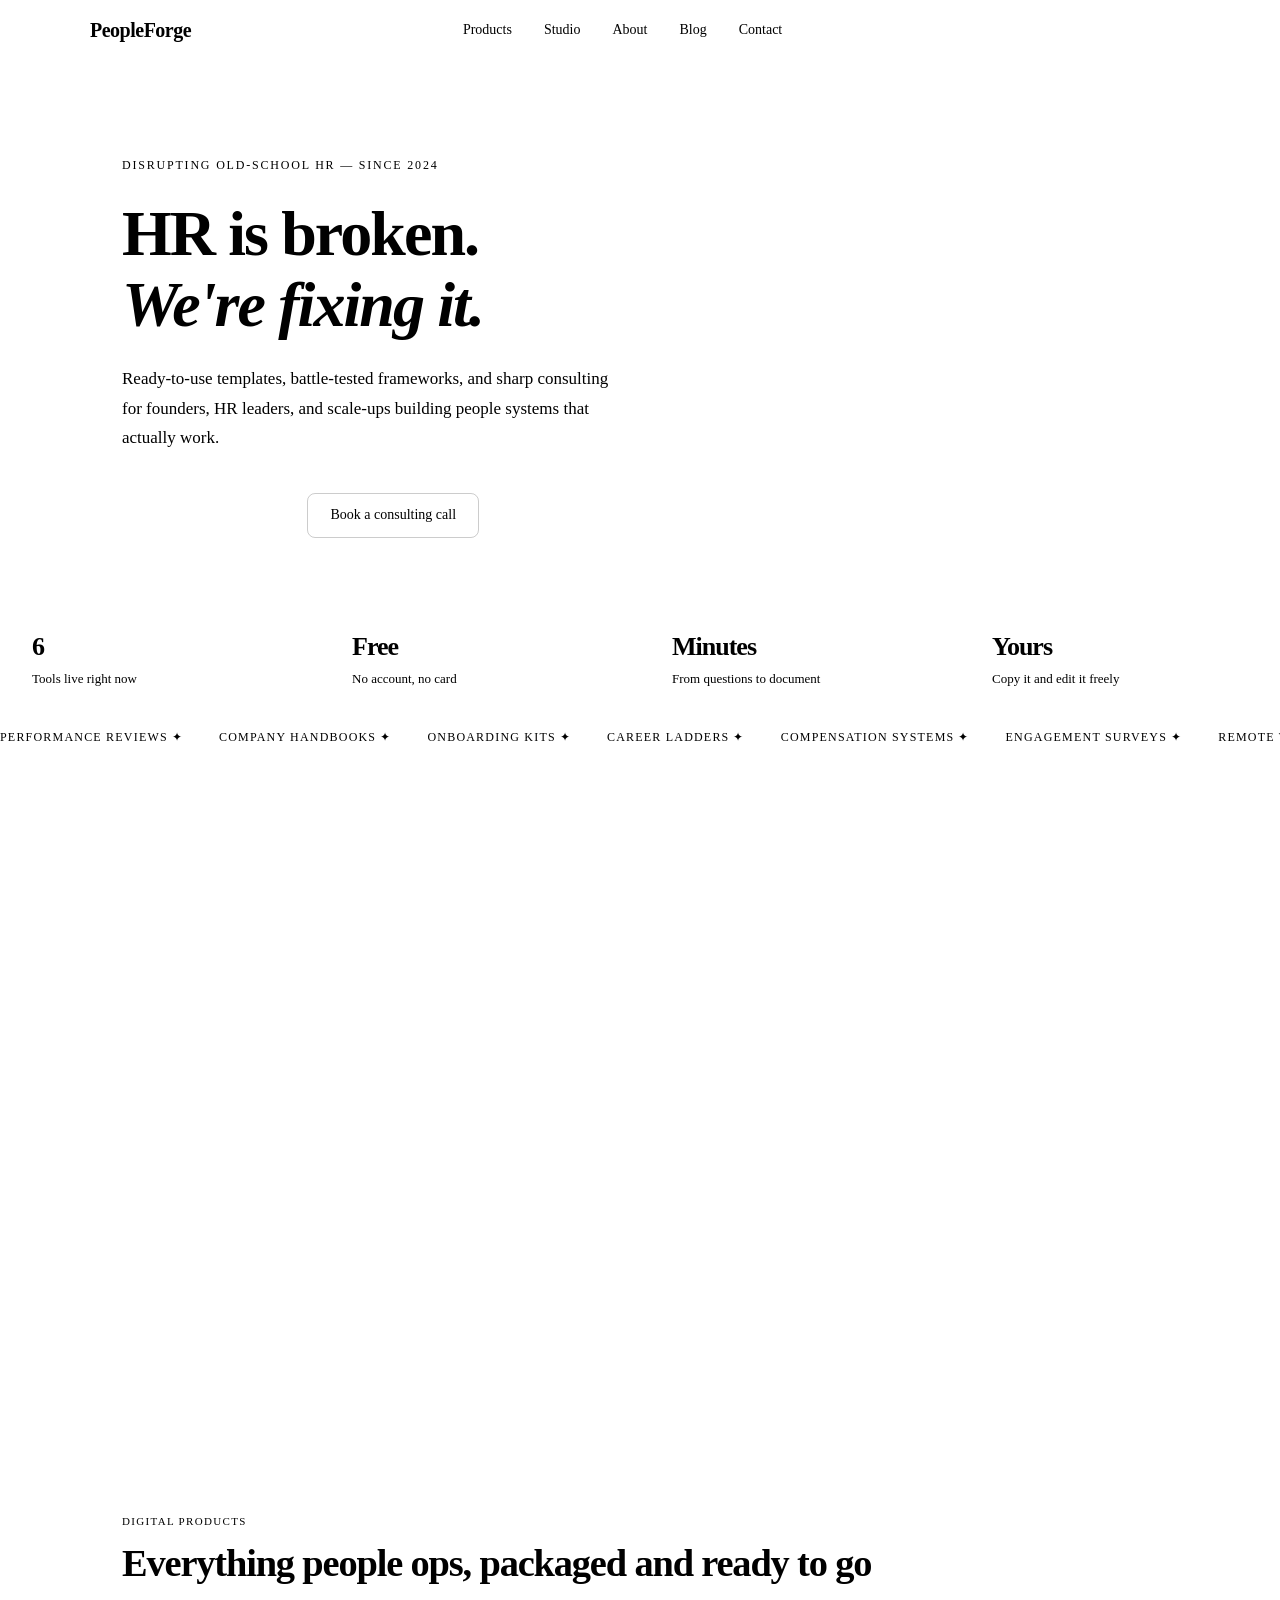
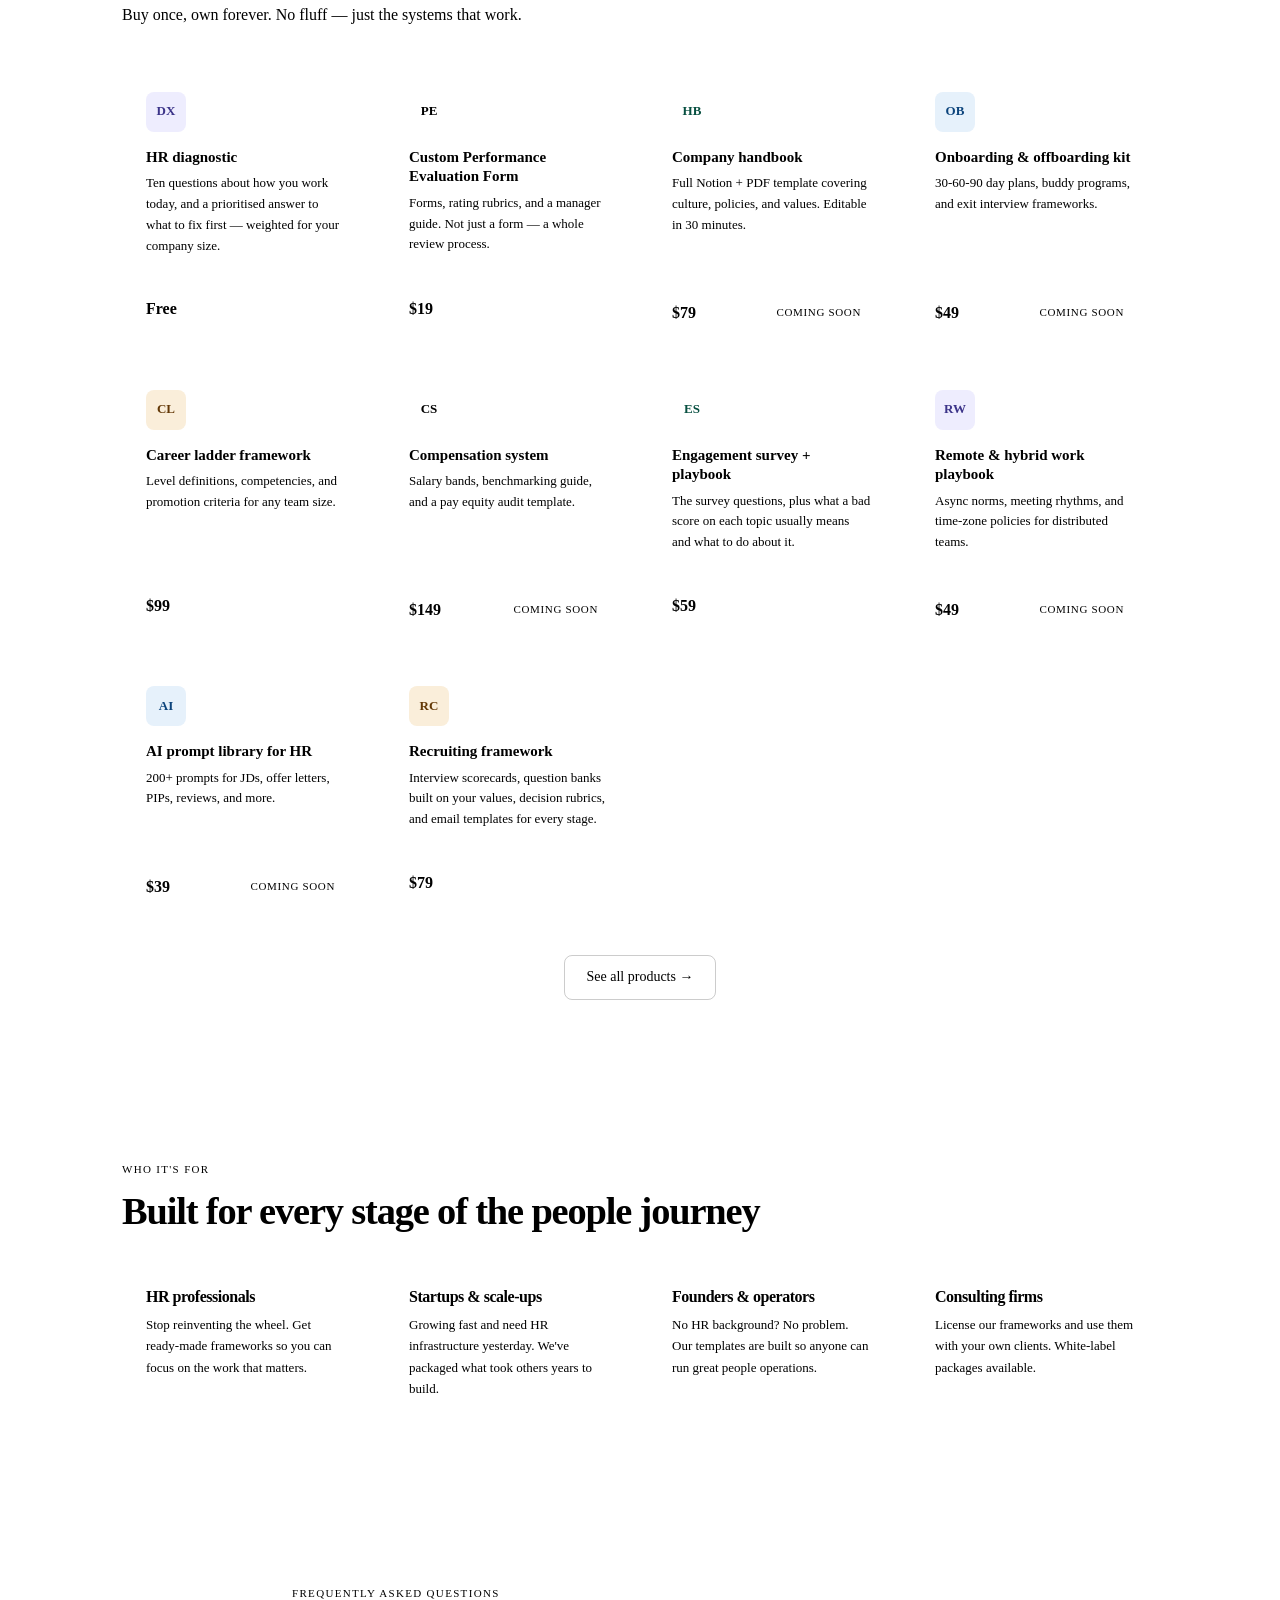
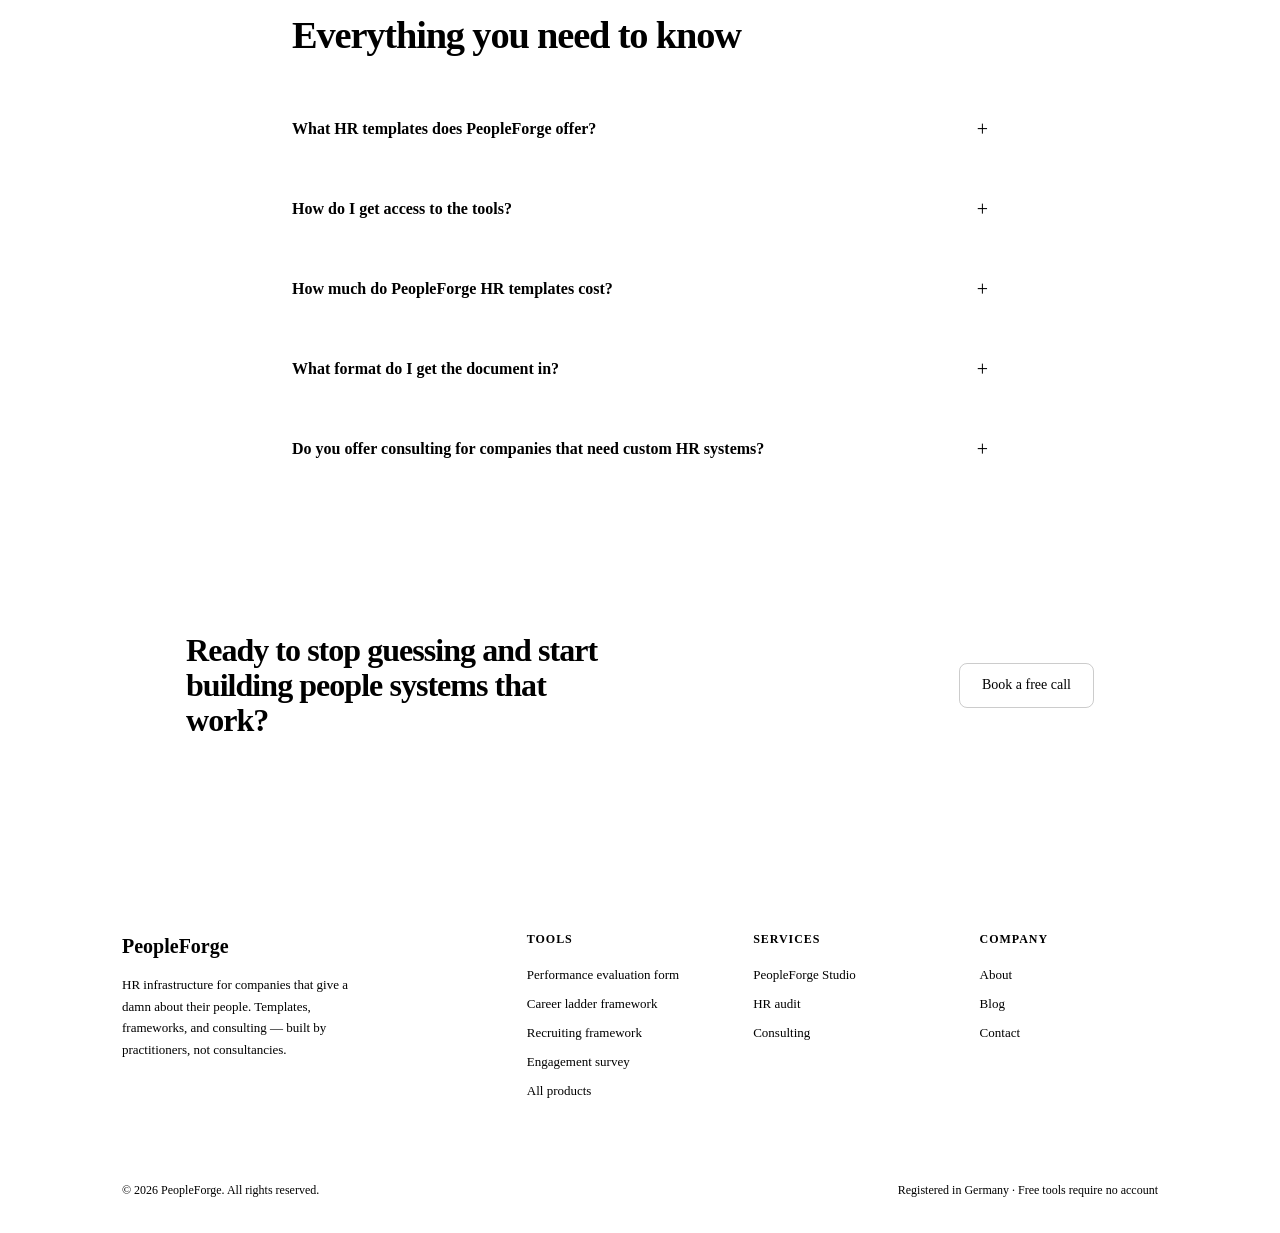
==== index.html @ ffbde5cb "Reposition Studio as a company operating system Broaden the Studio landing page, intake form and hom" ====
<!DOCTYPE html>
<html lang="en">
<head>
<meta charset="UTF-8">
<meta name="viewport" content="width=device-width, initial-scale=1.0">
<title>PeopleForge — Free tools that build your HR documents</title>
<meta name="description" content="Free tools that build your HR documents from a few clicks: performance evaluation forms, career ladders, recruiting kits and engagement surveys. Plus custom-built people systems.">
<link rel="canonical" href="https://peopleforge-ten.vercel.app/">
<meta property="og:type" content="website">
<meta property="og:title" content="PeopleForge — Free tools that build your HR documents">
<meta property="og:description" content="Free tools that build your HR documents from a few clicks: performance evaluation forms, career ladders, recruiting kits and engagement surveys. Plus custom-built people systems.">
<meta property="og:url" content="https://peopleforge-ten.vercel.app/">
<meta name="twitter:card" content="summary">
<link rel="preconnect" href="https://fonts.googleapis.com">
<link rel="preconnect" href="https://fonts.gstatic.com" crossorigin>
<link rel="stylesheet" href="/assets/css/brand.css">
<link rel="stylesheet" href="/assets/css/site.css">
<script type="application/ld+json">
{
  "@context": "https://schema.org",
  "@graph": [
    {
      "@type": "Organization",
      "@id": "https://peopleforge-ten.vercel.app/#organization",
      "name": "PeopleForge",
      "url": "https://peopleforge-ten.vercel.app",
      "description": "PeopleForge provides HR templates, career frameworks, compensation systems, and people operations consulting for startups, scale-ups, and HR professionals.",
      "foundingDate": "2024",
      "foundingLocation": {
        "@type": "Place",
        "name": "Frankfurt, Germany"
      },
      "areaServed": "Worldwide",
      "contactPoint": {
        "@type": "ContactPoint",
        "contactType": "customer service",
        "email": "hello@peopleforge.co"
      },
      "sameAs": [
        "https://linkedin.com/company/peopleforge",
        "https://twitter.com/peopleforge"
      ]
    },
    {
      "@type": "WebSite",
      "@id": "https://peopleforge-ten.vercel.app/#website",
      "url": "https://peopleforge-ten.vercel.app",
      "name": "PeopleForge",
      "publisher": {
        "@id": "https://peopleforge-ten.vercel.app/#organization"
      }
    },
    {
      "@type": "Person",
      "@id": "https://peopleforge-ten.vercel.app/#founder",
      "name": "PeopleForge Founder",
      "jobTitle": "People & Culture Strategist",
      "worksFor": {
        "@id": "https://peopleforge-ten.vercel.app/#organization"
      },
      "description": "10+ years in People & Culture leadership across European and MENA startups and scale-ups.",
      "address": {
        "@type": "PostalAddress",
        "addressLocality": "Frankfurt",
        "addressCountry": "DE"
      }
    },
    {
      "@type": "ItemList",
      "name": "PeopleForge tools",
      "description": "Free tools that generate finished HR documents, plus custom-built people systems.",
      "itemListElement": [
        {
          "@type": "ListItem",
          "position": 1,
          "name": "HR Diagnostic",
          "url": "https://peopleforge-ten.vercel.app/products/hr-diagnostic"
        },
        {
          "@type": "ListItem",
          "position": 2,
          "name": "Custom Performance Evaluation Form",
          "url": "https://peopleforge-ten.vercel.app/products/360-feedback"
        },
        {
          "@type": "ListItem",
          "position": 3,
          "name": "Career Ladder Framework",
          "url": "https://peopleforge-ten.vercel.app/products/career-ladder"
        },
        {
          "@type": "ListItem",
          "position": 4,
          "name": "Recruiting Framework",
          "url": "https://peopleforge-ten.vercel.app/products/recruiting"
        },
        {
          "@type": "ListItem",
          "position": 5,
          "name": "Engagement Survey + Playbook",
          "url": "https://peopleforge-ten.vercel.app/products/engagement-survey"
        },
        {
          "@type": "ListItem",
          "position": 6,
          "name": "PeopleForge Studio — custom HR system",
          "url": "https://peopleforge-ten.vercel.app/products/studio"
        }
      ]
    },
    {
      "@type": "FAQPage",
      "mainEntity": [
        {
          "@type": "Question",
          "name": "What HR templates does PeopleForge offer?",
          "acceptedAnswer": {
            "@type": "Answer",
            "text": "PeopleForge has five tools live right now, all free to use with no account: an HR diagnostic that tells you what to fix first, a custom performance evaluation form builder, a career ladder framework builder, a recruiting framework builder and an engagement survey builder. Each generates a finished document from your answers, which you can copy and edit. Alongside them, PeopleForge Studio builds a custom company operating system around how your company works, quoted per project. More products are in development."
          }
        },
        {
          "@type": "Question",
          "name": "How do I get access to the tools?",
          "acceptedAnswer": {
            "@type": "Answer",
            "text": "The six live tools are free and need no account or payment — open one, answer the questions, copy the document it produces. For PeopleForge Studio, our custom build service, you either book a discovery call or fill in the intake form and we come back with a scope and a quote."
          }
        },
        {
          "@type": "Question",
          "name": "How much do PeopleForge HR templates cost?",
          "acceptedAnswer": {
            "@type": "Answer",
            "text": "The five tools currently live are free. Listed prices for products still in development are indicative and nothing is purchasable on the site yet. PeopleForge Studio, our custom build service, is quoted per project after a discovery call."
          }
        },
        {
          "@type": "Question",
          "name": "What format do I get the document in?",
          "acceptedAnswer": {
            "@type": "Answer",
            "text": "Each tool builds the document in the page and gives you a copy button that puts it on your clipboard as Markdown. Paste it into Notion, Google Docs, Word or your survey tool and format it however you like. There is nothing to download and no account to create."
          }
        },
        {
          "@type": "Question",
          "name": "Do you offer consulting for companies that need custom HR systems?",
          "acceptedAnswer": {
            "@type": "Answer",
            "text": "Yes — that is PeopleForge Studio. Instead of a document you edit yourself, we build the people system itself around how your company actually works, engineered by the team at Fakir Technology Consultants. It is scoped and quoted per project after a discovery call. Tell us what you need through the intake form, or book a call."
          }
        }
      ]
    }
  ]
}
</script>
</head>

<body>

<nav class="site-nav" role="navigation" aria-label="Main navigation">
  <div class="nav-inner">
    <a class="nav-logo" href="/" aria-label="PeopleForge home">People<span>Forge</span></a>
    <div class="nav-links">
      <a href="/shop">Products</a>
      <a href="/products/studio">Studio</a>
      <a href="/about">About</a>
      <a href="/blog">Blog</a>
      <a href="mailto:hello@peopleforge.co">Contact</a>
    </div>
    <div class="nav-cta">
      <a class="btn btn-primary btn-sm" href="/shop">Browse products &rarr;</a>
    </div>
    <button class="nav-toggle" aria-label="Open menu" aria-expanded="false" aria-controls="navMobilePanel" onclick="toggleMobileNav()">
      <span></span><span></span><span></span>
    </button>
  </div>
  <div class="nav-mobile-panel" id="navMobilePanel">
    <a href="/shop">Products</a>
    <a href="/products/studio">Studio</a>
    <a href="/about">About</a>
    <a href="/blog">Blog</a>
    <a href="mailto:hello@peopleforge.co">Contact</a>
    <a class="btn btn-primary btn-sm" href="/shop">Browse products &rarr;</a>
  </div>
</nav>

<main>

  <section class="hero">
    <div class="container">
      <p class="hero-eyebrow">Disrupting old-school HR — since 2024</p>
      <h1>HR is broken.<br><em>We're fixing it.</em></h1>
      <p class="hero-sub">Ready-to-use templates, battle-tested frameworks, and sharp consulting for founders, HR leaders, and scale-ups building people systems that actually work.</p>
      <div class="hero-ctas">
        <a class="btn btn-primary" href="/shop">Browse all products →</a>
        <a class="btn btn-outline" href="mailto:hello@peopleforge.co">Book a consulting call</a>
      </div>
    </div>
  </section>

  <div class="stats-bar" role="region" aria-label="Company statistics">
    <div class="stat-item"><div class="stat-num">6</div><div class="stat-label">Tools live right now</div></div>
    <div class="stat-item"><div class="stat-num">Free</div><div class="stat-label">No account, no card</div></div>
    <div class="stat-item"><div class="stat-num">Minutes</div><div class="stat-label">From questions to document</div></div>
    <div class="stat-item"><div class="stat-num">Yours</div><div class="stat-label">Copy it and edit it freely</div></div>
  </div>

  <div class="marquee-wrap" aria-hidden="true">
    <div class="marquee-track">
      <span class="marquee-item">Performance Reviews<span class="marquee-sep">✦</span></span>
      <span class="marquee-item">Company Handbooks<span class="marquee-sep">✦</span></span>
      <span class="marquee-item">Onboarding Kits<span class="marquee-sep">✦</span></span>
      <span class="marquee-item">Career Ladders<span class="marquee-sep">✦</span></span>
      <span class="marquee-item">Compensation Systems<span class="marquee-sep">✦</span></span>
      <span class="marquee-item">Engagement Surveys<span class="marquee-sep">✦</span></span>
      <span class="marquee-item">Remote Work Playbooks<span class="marquee-sep">✦</span></span>
      <span class="marquee-item">AI for HR<span class="marquee-sep">✦</span></span>
      <span class="marquee-item">Recruiting Frameworks<span class="marquee-sep">✦</span></span>
      <span class="marquee-item">L&amp;D Programs<span class="marquee-sep">✦</span></span>
      <span class="marquee-item">Performance Reviews<span class="marquee-sep">✦</span></span>
      <span class="marquee-item">Company Handbooks<span class="marquee-sep">✦</span></span>
      <span class="marquee-item">Onboarding Kits<span class="marquee-sep">✦</span></span>
      <span class="marquee-item">Career Ladders<span class="marquee-sep">✦</span></span>
      <span class="marquee-item">Compensation Systems<span class="marquee-sep">✦</span></span>
      <span class="marquee-item">Engagement Surveys<span class="marquee-sep">✦</span></span>
      <span class="marquee-item">Remote Work Playbooks<span class="marquee-sep">✦</span></span>
      <span class="marquee-item">AI for HR<span class="marquee-sep">✦</span></span>
      <span class="marquee-item">Recruiting Frameworks<span class="marquee-sep">✦</span></span>
      <span class="marquee-item">L&amp;D Programs<span class="marquee-sep">✦</span></span>
    </div>
  </div>

  <section class="flagship" aria-labelledby="flagship-heading">
    <div class="container">
      <div class="flagship-grid">
        <div>
          <p class="flagship-eyebrow">The flagship build</p>
          <h2 class="flagship-title" id="flagship-heading">PeopleForge Studio</h2>
          <p class="flagship-sub">One custom system that runs how your company already works — people, clients, projects and the process in between — instead of six tools that each fit about seventy per cent. Deployed into your own cloud account, so the data stays yours.</p>
          <ul class="flagship-points">
            <li>Built to your processes — including the steps no off-the-shelf product supports.</li>
            <li>One build, no per-seat licence across a stack of tools. Hiring ten more people does not raise what it costs you.</li>
            <li>You own the system and the source. It keeps running whether or not you keep paying anyone.</li>
          </ul>
          <div class="flagship-ctas">
            <a class="btn btn-primary" href="/products/studio">See how it works →</a>
            <a class="btn btn-invert" href="/products/studio-intake">Tell us what you need</a>
          </div>
          <p class="flagship-by">Engineered by <strong>Fakir Technology Consultants</strong>, Frankfurt.</p>
        </div>
        <div class="flagship-steps">
          <div class="flagship-step"><b>01 · Tell us what you need</b>An intake form or a call, covering how you work today and what currently breaks.</div>
          <div class="flagship-step"><b>02 · We design and build it</b>Fixed scope, fixed timeline and a quote before anything starts. Then it is deployed into your cloud.</div>
          <div class="flagship-step"><b>03 · You own it outright</b>Yours, with the source. Changes and support are an optional subscription, never a condition.</div>
        </div>
      </div>
    </div>
  </section>

  <section class="section" aria-labelledby="products-heading">
    <div class="container">
      <p class="section-label">Digital products</p>
      <h2 class="section-title" id="products-heading">Everything people ops, packaged and ready to go</h2>
      <p class="section-sub" style="margin-bottom:2.5rem;">Buy once, own forever. No fluff — just the systems that work.</p>
      <div class="grid-auto">
        <a class="product-card" href="/products/hr-diagnostic">
          <div class="product-icon icon-p">DX</div>
          <div class="product-name">HR diagnostic</div>
          <div class="product-desc">Ten questions about how you work today, and a prioritised answer to what to fix first — weighted for your company size.</div>
          <div class="product-footer"><span class="product-price">Free</span><span class="product-add">Start the diagnostic →</span></div>
        </a>
        <a class="product-card" href="/products/360-feedback">
          <div class="product-icon icon-c">PE</div>
          <div class="product-name">Custom Performance Evaluation Form</div>
          <div class="product-desc">Forms, rating rubrics, and a manager guide. Not just a form — a whole review process.</div>
          <div class="product-footer"><span class="product-price">$19</span><span class="product-add">Build your form →</span></div>
        </a>
        <div class="product-card is-soon">
          <div class="product-icon icon-t">HB</div>
          <div class="product-name">Company handbook</div>
          <div class="product-desc">Full Notion + PDF template covering culture, policies, and values. Editable in 30 minutes.</div>
          <div class="product-footer"><span class="product-price">$79</span><span class="badge badge-gray">Coming soon</span></div>
        </div>
        <div class="product-card is-soon">
          <div class="product-icon icon-b">OB</div>
          <div class="product-name">Onboarding & offboarding kit</div>
          <div class="product-desc">30-60-90 day plans, buddy programs, and exit interview frameworks.</div>
          <div class="product-footer"><span class="product-price">$49</span><span class="badge badge-gray">Coming soon</span></div>
        </div>
        <a class="product-card" href="/products/career-ladder">
          <div class="product-icon icon-a">CL</div>
          <div class="product-name">Career ladder framework</div>
          <div class="product-desc">Level definitions, competencies, and promotion criteria for any team size.</div>
          <div class="product-footer"><span class="product-price">$99</span><span class="product-add">Build your ladder →</span></div>
        </a>
        <div class="product-card is-soon">
          <div class="product-icon icon-c">CS</div>
          <div class="product-name">Compensation system</div>
          <div class="product-desc">Salary bands, benchmarking guide, and a pay equity audit template.</div>
          <div class="product-footer"><span class="product-price">$149</span><span class="badge badge-gray">Coming soon</span></div>
        </div>
        <a class="product-card" href="/products/engagement-survey">
          <div class="product-icon icon-t">ES</div>
          <div class="product-name">Engagement survey + playbook</div>
          <div class="product-desc">The survey questions, plus what a bad score on each topic usually means and what to do about it.</div>
          <div class="product-footer"><span class="product-price">$59</span><span class="product-add">Build your survey →</span></div>
        </a>
        <div class="product-card is-soon">
          <div class="product-icon icon-p">RW</div>
          <div class="product-name">Remote & hybrid work playbook</div>
          <div class="product-desc">Async norms, meeting rhythms, and time-zone policies for distributed teams.</div>
          <div class="product-footer"><span class="product-price">$49</span><span class="badge badge-gray">Coming soon</span></div>
        </div>
        <div class="product-card is-soon">
          <div class="product-icon icon-b">AI</div>
          <div class="product-name">AI prompt library for HR</div>
          <div class="product-desc">200+ prompts for JDs, offer letters, PIPs, reviews, and more.</div>
          <div class="product-footer"><span class="product-price">$39</span><span class="badge badge-gray">Coming soon</span></div>
        </div>
        <a class="product-card" href="/products/recruiting">
          <div class="product-icon icon-a">RC</div>
          <div class="product-name">Recruiting framework</div>
          <div class="product-desc">Interview scorecards, question banks built on your values, decision rubrics, and email templates for every stage.</div>
          <div class="product-footer"><span class="product-price">$79</span><span class="product-add">Build your kit →</span></div>
        </a>
      </div>
      <div style="text-align:center;margin-top:2rem;">
        <a class="btn btn-outline" href="/shop">See all products →</a>
      </div>
    </div>
  </section>

  <div class="divider"></div>

  <section class="section" style="background:var(--linen);" aria-labelledby="who-heading">
    <div class="container">
      <p class="section-label">Who it's for</p>
      <h2 class="section-title" id="who-heading">Built for every stage of the people journey</h2>
      <div class="grid-4" style="margin-top:2rem;">
        <div class="card"><h3 style="font-size:16px;margin-bottom:8px;">HR professionals</h3><p style="font-size:13px;color:var(--text-muted);line-height:1.65;">Stop reinventing the wheel. Get ready-made frameworks so you can focus on the work that matters.</p></div>
        <div class="card"><h3 style="font-size:16px;margin-bottom:8px;">Startups & scale-ups</h3><p style="font-size:13px;color:var(--text-muted);line-height:1.65;">Growing fast and need HR infrastructure yesterday. We've packaged what took others years to build.</p></div>
        <div class="card"><h3 style="font-size:16px;margin-bottom:8px;">Founders & operators</h3><p style="font-size:13px;color:var(--text-muted);line-height:1.65;">No HR background? No problem. Our templates are built so anyone can run great people operations.</p></div>
        <div class="card"><h3 style="font-size:16px;margin-bottom:8px;">Consulting firms</h3><p style="font-size:13px;color:var(--text-muted);line-height:1.65;">License our frameworks and use them with your own clients. White-label packages available.</p></div>
      </div>
    </div>
  </section>

  <div class="divider"></div>

  <!-- FAQ Section (AEO critical) -->
  <section class="section" aria-labelledby="faq-heading">
    <div class="container" style="max-width:760px;">
      <p class="section-label">Frequently asked questions</p>
      <h2 class="section-title" id="faq-heading">Everything you need to know</h2>
      <div style="margin-top:2rem;">
        <div class="faq-item" itemscope itemprop="mainEntity" itemtype="https://schema.org/Question">
          <div class="faq-question" onclick="toggleFaq(this)" aria-expanded="false">
            <span itemprop="name">What HR templates does PeopleForge offer?</span>
            <span class="faq-toggle">+</span>
          </div>
          <div class="faq-answer" itemprop="acceptedAnswer" itemscope itemtype="https://schema.org/Answer">
            <p itemprop="text">PeopleForge has five tools live right now, all free to use with no account: an HR diagnostic that tells you what to fix first, a custom performance evaluation form builder, a career ladder framework builder, a recruiting framework builder and an engagement survey builder. Each generates a finished document from your answers, which you can copy and edit. Alongside them, PeopleForge Studio builds a custom company operating system around how your company works, quoted per project. More products are in development.</p>
          </div>
        </div>
        <div class="faq-item" itemscope itemprop="mainEntity" itemtype="https://schema.org/Question">
          <div class="faq-question" onclick="toggleFaq(this)" aria-expanded="false">
            <span itemprop="name">How do I get access to the tools?</span>
            <span class="faq-toggle">+</span>
          </div>
          <div class="faq-answer" itemprop="acceptedAnswer" itemscope itemtype="https://schema.org/Answer">
            <p itemprop="text">The six live tools are free and need no account or payment — open one, answer the questions, copy the document it produces. For PeopleForge Studio, our custom build service, you either book a discovery call or fill in the intake form and we come back with a scope and a quote.</p>
          </div>
        </div>
        <div class="faq-item" itemscope itemprop="mainEntity" itemtype="https://schema.org/Question">
          <div class="faq-question" onclick="toggleFaq(this)" aria-expanded="false">
            <span itemprop="name">How much do PeopleForge HR templates cost?</span>
            <span class="faq-toggle">+</span>
          </div>
          <div class="faq-answer" itemprop="acceptedAnswer" itemscope itemtype="https://schema.org/Answer">
            <p itemprop="text">The five tools currently live are free. Listed prices for products still in development are indicative and nothing is purchasable on the site yet. PeopleForge Studio, our custom build service, is quoted per project after a discovery call.</p>
          </div>
        </div>
        <div class="faq-item" itemscope itemprop="mainEntity" itemtype="https://schema.org/Question">
          <div class="faq-question" onclick="toggleFaq(this)" aria-expanded="false">
            <span itemprop="name">What format do I get the document in?</span>
            <span class="faq-toggle">+</span>
          </div>
          <div class="faq-answer" itemprop="acceptedAnswer" itemscope itemtype="https://schema.org/Answer">
            <p itemprop="text">Each tool builds the document in the page and gives you a copy button that puts it on your clipboard as Markdown. Paste it into Notion, Google Docs, Word or your survey tool and format it however you like. There is nothing to download and no account to create.</p>
          </div>
        </div>
        <div class="faq-item" itemscope itemprop="mainEntity" itemtype="https://schema.org/Question">
          <div class="faq-question" onclick="toggleFaq(this)" aria-expanded="false">
            <span itemprop="name">Do you offer consulting for companies that need custom HR systems?</span>
            <span class="faq-toggle">+</span>
          </div>
          <div class="faq-answer" itemprop="acceptedAnswer" itemscope itemtype="https://schema.org/Answer">
            <p itemprop="text">Yes — that is PeopleForge Studio. Instead of a document you edit yourself, we build the people system itself around how your company actually works, engineered by the team at Fakir Technology Consultants. It is scoped and quoted per project after a discovery call. Tell us what you need through the intake form, or book a call.</p>
          </div>
        </div>
      </div>
    </div>
  </section>

  <section style="padding:0 0 5rem;">
    <div class="container">
      <div class="cta-bar">
        <h2>Ready to stop guessing and start building people systems that work?</h2>
        <div class="cta-btns">
          <a class="btn btn-primary" href="/shop">Browse all products →</a>
          <a class="btn btn-outline" href="/about">Book a free call</a>
        </div>
      </div>
    </div>
  </section>

</main>

<footer role="contentinfo">
  <div class="container">
    <div class="footer-grid">
      <div>
        <div class="footer-brand-name">People<span>Forge</span></div>
        <p class="footer-tagline">HR infrastructure for companies that give a damn about their people. Templates, frameworks, and consulting — built by practitioners, not consultancies.</p>
      </div>
      <div>
        <div class="footer-col-title">Tools</div>
        <div class="footer-links">
          <a href="/products/360-feedback">Performance evaluation form</a>
          <a href="/products/career-ladder">Career ladder framework</a>
          <a href="/products/recruiting">Recruiting framework</a>
          <a href="/products/engagement-survey">Engagement survey</a>
          <a href="/shop">All products</a>
        </div>
      </div>
      <div>
        <div class="footer-col-title">Services</div>
        <div class="footer-links">
          <a href="/products/studio-intake">PeopleForge Studio</a>
          <a href="mailto:hello@peopleforge.co?subject=HR%20audit">HR audit</a>
          <a href="mailto:hello@peopleforge.co?subject=Consulting">Consulting</a>
        </div>
      </div>
      <div>
        <div class="footer-col-title">Company</div>
        <div class="footer-links">
          <a href="/about">About</a>
          <a href="/blog">Blog</a>
          <a href="mailto:hello@peopleforge.co">Contact</a>
        </div>
      </div>
    </div>
    <div class="footer-bottom">
      <span>© 2026 PeopleForge. All rights reserved.</span>
      <span>Registered in Germany · Free tools require no account</span>
    </div>
  </div>
</footer>

<script src="/assets/js/site.js"></script>
</body>
</html>
---- assets/css/site.css ----
/* PeopleForge storefront styles. Shared by index, shop, about and blog.
   Brand tokens live in brand.css; this file is layout and components. */

:root {
  --text: var(--anvil);
  --border-strong: rgba(0,0,0,0.2);
  --radius: 12px;
  --radius-sm: 8px;
  --radius-pill: 100px;
}

*, *::before, *::after { box-sizing: border-box; margin: 0; padding: 0; }

html { scroll-behavior: smooth; }

body {
  font-family: var(--font-body);
  color: var(--text);
  background: var(--white);
  font-size: 16px;
  line-height: 1.6;
  -webkit-font-smoothing: antialiased;
}

h1, h2, h3, h4 {
  font-family: var(--font-display);
  font-weight: 700;
  line-height: 1.1;
  letter-spacing: -0.03em;
  color: var(--text);
}

a { text-decoration: none; color: inherit; }

img { max-width: 100%; height: auto; }

/* ── Layout ── */
.container { max-width: 1100px; margin: 0 auto; padding: 0 2rem; }

/* ── Page visibility ── */
.page { display: none; }
.page.active { display: block; }

/* ── Navigation ── */
nav.site-nav {
  position: sticky;
  top: 0;
  background: rgba(255,255,255,0.95);
  backdrop-filter: blur(12px);
  -webkit-backdrop-filter: blur(12px);
  border-bottom: 1px solid var(--border);
  z-index: 100;
  padding: 0 2rem;
}
.nav-inner {
  max-width: 1100px;
  margin: 0 auto;
  display: flex;
  align-items: center;
  justify-content: space-between;
  height: 60px;
  gap: 2rem;
}
.nav-logo {
  font-family: var(--font-display);
  font-size: 20px;
  font-weight: 700;
  letter-spacing: -0.5px;
  cursor: pointer;
}
.nav-logo span { color: var(--coral); }
.nav-links {
  display: flex;
  gap: 2rem;
  font-size: 14px;
  color: var(--text-muted);
}
.nav-links a {
  cursor: pointer;
  transition: color 0.15s;
}
.nav-links a:hover, .nav-links a.active { color: var(--text); }
.nav-cta {
  display: flex;
  align-items: center;
  gap: 10px;
}
.nav-toggle {
  display: none;
  flex-direction: column;
  justify-content: center;
  gap: 5px;
  width: 34px;
  height: 34px;
  border: none;
  background: none;
  cursor: pointer;
  padding: 0;
  flex-shrink: 0;
}
.nav-toggle span {
  display: block;
  width: 100%;
  height: 2px;
  background: var(--text);
  border-radius: 2px;
  transition: transform 0.2s, opacity 0.2s;
}
.nav-toggle.open span:nth-child(1) { transform: translateY(7px) rotate(45deg); }
.nav-toggle.open span:nth-child(2) { opacity: 0; }
.nav-toggle.open span:nth-child(3) { transform: translateY(-7px) rotate(-45deg); }
.nav-mobile-panel {
  display: none;
  flex-direction: column;
  gap: 4px;
  padding: 8px 1.25rem 20px;
  border-top: 1px solid var(--border);
}
.nav-mobile-panel a {
  padding: 10px 0;
  font-size: 15px;
  color: var(--text);
  cursor: pointer;
  border-bottom: 1px solid var(--border);
}
.nav-mobile-panel .btn { margin-top: 12px; align-self: flex-start; }
.nav-mobile-panel.open { display: flex; }

/* ── Buttons ── */
.btn {
  display: inline-flex;
  align-items: center;
  gap: 6px;
  padding: 10px 22px;
  border-radius: var(--radius-sm);
  font-size: 14px;
  font-weight: 500;
  font-family: var(--font-body);
  cursor: pointer;
  border: none;
  transition: opacity 0.15s, transform 0.1s;
  white-space: nowrap;
}
.btn:hover { opacity: 0.9; }
.btn:active { transform: scale(0.98); }
.btn:disabled { opacity: 0.45; cursor: default; }
.btn:disabled:hover { opacity: 0.45; }
.btn:disabled:active { transform: none; }
.btn-primary { background: var(--coral); color: #fff; }
.btn-dark { background: var(--anvil); color: #fff; }
.btn-outline {
  background: transparent;
  color: var(--text);
  border: 1px solid var(--border-strong);
}
.btn-outline:hover { background: var(--linen); }
.btn-sm { padding: 7px 16px; font-size: 13px; }

/* ── Badges & Pills ── */
.badge {
  display: inline-block;
  font-size: 11px;
  font-weight: 500;
  letter-spacing: 0.06em;
  text-transform: uppercase;
  padding: 3px 10px;
  border-radius: var(--radius-pill);
}
.badge-coral { background: var(--coral-light); color: var(--coral-dark); }
.badge-teal { background: var(--teal-light); color: #085041; }
.badge-gray { background: var(--linen); color: var(--text-muted); border: 1px solid var(--border); }

.pill {
  display: inline-flex;
  align-items: center;
  gap: 6px;
  padding: 5px 14px;
  border-radius: var(--radius-pill);
  border: 1px solid var(--border);
  font-size: 13px;
  color: var(--text-muted);
}
.pill-dot { width: 7px; height: 7px; border-radius: 50%; background: var(--teal); flex-shrink: 0; }

/* ── Cards ── */
.card {
  background: var(--white);
  border: 1px solid var(--border);
  border-radius: var(--radius);
  padding: 1.5rem;
  transition: border-color 0.15s;
}
.card:hover { border-color: var(--border-strong); }

/* ── Scroll reveal ── */
.reveal { opacity: 0; transform: translateY(16px); transition: opacity 0.6s ease, transform 0.6s ease; }
.reveal.in-view { opacity: 1; transform: translateY(0); }

/* ── Section structure ── */
.section { padding: 5rem 0; }
.section-sm { padding: 3rem 0; }
.section-label {
  font-size: 11px;
  font-weight: 500;
  letter-spacing: 0.12em;
  text-transform: uppercase;
  color: var(--coral-dark);
  margin-bottom: 0.75rem;
}
.section-title {
  font-size: clamp(1.75rem, 3vw, 2.5rem);
  margin-bottom: 1rem;
}
.section-sub {
  font-size: 16px;
  color: var(--text-muted);
  max-width: 540px;
  line-height: 1.7;
}

/* ── Divider ── */
.divider { height: 1px; background: var(--border); }

/* ── Grid helpers ── */
.grid-2 { display: grid; grid-template-columns: repeat(2, 1fr); gap: 1rem; }
.grid-3 { display: grid; grid-template-columns: repeat(3, 1fr); gap: 1rem; }
.grid-4 { display: grid; grid-template-columns: repeat(4, 1fr); gap: 1rem; }
.grid-auto { display: grid; grid-template-columns: repeat(auto-fill, minmax(220px, 1fr)); gap: 1rem; }
.grid-auto-sm { display: grid; grid-template-columns: repeat(auto-fill, minmax(180px, 1fr)); gap: 10px; }

/* ── Stats bar ── */
.stats-bar {
  display: flex;
  border-top: 1px solid var(--border);
  border-bottom: 1px solid var(--border);
  background: var(--linen);
}
.stat-item { flex: 1; padding: 1.5rem 2rem; border-right: 1px solid var(--border); }
.stat-item:last-child { border-right: none; }
.stat-num { font-family: var(--font-display); font-size: 26px; font-weight: 700; letter-spacing: -1px; }
.stat-label { font-size: 13px; color: var(--text-muted); margin-top: 2px; }

/* ── Marquee ── */
.marquee-wrap { overflow: hidden; border-top: 1px solid var(--border); border-bottom: 1px solid var(--border); padding: 0.85rem 0; background: var(--white); }
.marquee-track { display: flex; gap: 2rem; animation: marquee 25s linear infinite; white-space: nowrap; }
.marquee-item { font-size: 12px; color: var(--text-muted); letter-spacing: 0.1em; text-transform: uppercase; flex-shrink: 0; }
.marquee-sep { color: var(--coral); margin: 0 0.25rem; }
@keyframes marquee { 0% { transform: translateX(0); } 100% { transform: translateX(-50%); } }

/* ── Hero ── */
.hero { padding: 6rem 0 4rem; }
.hero-eyebrow { font-size: 12px; letter-spacing: 0.15em; text-transform: uppercase; color: var(--coral); font-weight: 500; margin-bottom: 1.5rem; }
.hero h1 { font-size: clamp(2.5rem, 5vw, 4.5rem); max-width: 700px; margin-bottom: 1.5rem; }
.hero h1 em { font-style: italic; color: var(--coral); }
.hero-sub { font-size: 17px; color: var(--text-muted); max-width: 500px; line-height: 1.75; margin-bottom: 2.5rem; }
.hero-ctas { display: flex; align-items: center; gap: 12px; flex-wrap: wrap; }

/* ── Product cards ── */
.product-card {
  background: var(--white);
  border: 1px solid var(--border);
  border-radius: var(--radius);
  padding: 1.5rem;
  display: flex;
  flex-direction: column;
  transition: border-color 0.15s, transform 0.15s;
}
.product-card:hover { border-color: var(--coral); transform: translateY(-2px); }
.product-card.is-soon:hover { border-color: var(--border); transform: none; }
.product-card.is-soon { cursor: default; }
.product-icon {
  width: 40px;
  height: 40px;
  border-radius: var(--radius-sm);
  display: flex;
  align-items: center;
  justify-content: center;
  font-size: 13px;
  font-weight: 700;
  font-family: var(--font-display);
  margin-bottom: 1rem;
}
.icon-c { background: var(--coral-light); color: var(--coral-dark); }
.icon-t { background: var(--teal-light); color: #085041; }
.icon-b { background: #E6F1FB; color: #0C447C; }
.icon-a { background: #FAEEDA; color: #633806; }
.icon-p { background: #EEEDFE; color: #3C3489; }
.product-name { font-family: var(--font-display); font-size: 15px; font-weight: 700; margin-bottom: 6px; line-height: 1.3; }
.product-desc { font-size: 13px; color: var(--text-muted); line-height: 1.6; flex: 1; }
.product-footer { display: flex; align-items: center; justify-content: space-between; margin-top: 1.25rem; padding-top: 1rem; border-top: 1px solid var(--border); }
.product-price { font-family: var(--font-display); font-size: 16px; font-weight: 700; }
.product-add { background: var(--anvil); color: #fff; border: none; padding: 7px 16px; border-radius: var(--radius-sm); font-size: 12px; cursor: pointer; font-weight: 500; transition: background 0.15s; }
.product-add:hover { background: var(--coral); }

/* ── Bundle ── */
.bundle-card {
  background: var(--linen);
  border: 1px solid var(--border);
  border-radius: var(--radius);
  padding: 2rem;
  display: flex;
  align-items: center;
  justify-content: space-between;
  gap: 2rem;
  flex-wrap: wrap;
}
.bundle-price-block { text-align: right; flex-shrink: 0; }
.bundle-original { font-size: 13px; color: var(--text-muted); text-decoration: line-through; }
.bundle-now { font-family: var(--font-display); font-size: 34px; font-weight: 700; letter-spacing: -1px; }
.bundle-save { font-size: 13px; color: var(--teal); font-weight: 500; display: flex; align-items: center; gap: 5px; justify-content: flex-end; margin-top: 3px; }

/* ── About page ── */
.avatar-circle {
  width: 80px;
  height: 80px;
  border-radius: 50%;
  background: var(--coral-light);
  color: var(--coral-dark);
  display: flex;
  align-items: center;
  justify-content: center;
  font-family: var(--font-display);
  font-size: 24px;
  font-weight: 700;
}
.cred-list { display: flex; flex-direction: column; gap: 10px; }
.cred-item { background: var(--linen); border-radius: var(--radius-sm); padding: 1rem 1.25rem; }
.cred-label { font-size: 10px; font-weight: 500; letter-spacing: 0.1em; text-transform: uppercase; color: var(--text-muted); margin-bottom: 4px; }
.cred-val { font-size: 14px; font-weight: 500; }

.step-card { background: var(--white); border: 1px solid var(--border); border-radius: var(--radius); padding: 1.5rem; }
.step-num { font-size: 11px; font-weight: 700; color: var(--coral); letter-spacing: 0.1em; margin-bottom: 8px; }
.step-name { font-family: var(--font-display); font-size: 15px; font-weight: 700; margin-bottom: 6px; }
.step-desc { font-size: 13px; color: var(--text-muted); line-height: 1.6; }

.testimonial-card { background: var(--white); border: 1px solid var(--border); border-radius: var(--radius); padding: 1.5rem; }
.testi-quote { font-size: 14px; line-height: 1.75; color: var(--text); margin-bottom: 1.25rem; font-style: italic; }
.testi-who { display: flex; align-items: center; gap: 10px; }
.testi-avatar { width: 34px; height: 34px; border-radius: 50%; display: flex; align-items: center; justify-content: center; font-size: 11px; font-weight: 700; flex-shrink: 0; font-family: var(--font-display); }
.av-blue { background: #E6F1FB; color: #0C447C; }
.av-teal { background: var(--teal-light); color: #085041; }
.av-purple { background: #EEEDFE; color: #3C3489; }
.testi-name { font-size: 13px; font-weight: 500; }
.testi-co { font-size: 12px; color: var(--text-muted); }

/* ── Blog ── */
.featured-article { background: var(--linen); border-radius: var(--radius); padding: 2.5rem; border: 1px solid var(--border); }
.article-tag { font-size: 11px; font-weight: 700; letter-spacing: 0.1em; text-transform: uppercase; color: var(--coral-dark); margin-bottom: 0.75rem; }
.article-title { font-family: var(--font-display); font-size: clamp(1.25rem, 2.5vw, 1.75rem); font-weight: 700; margin-bottom: 0.75rem; line-height: 1.25; }
.article-excerpt { font-size: 14px; color: var(--text-muted); line-height: 1.75; margin-bottom: 1.25rem; }
.article-meta { display: flex; align-items: center; gap: 12px; font-size: 12px; color: var(--text-muted); flex-wrap: wrap; }
.article-read-time::before { content: "· "; }

.blog-card { background: var(--white); border: 1px solid var(--border); border-radius: var(--radius); padding: 1.5rem; transition: border-color 0.15s; }
.blog-card:hover { border-color: var(--border-strong); }
.blog-card-title { font-family: var(--font-display); font-size: 15px; font-weight: 700; margin: 0.5rem 0; line-height: 1.35; }
.blog-card-excerpt { font-size: 13px; color: var(--text-muted); line-height: 1.6; margin-bottom: 1rem; }
.blog-card-footer { display: flex; align-items: center; justify-content: space-between; font-size: 12px; color: var(--text-muted); }
.read-link { color: var(--coral-dark); font-weight: 500; }

/* ── Newsletter ── */
.newsletter-bar {
  background: var(--anvil);
  color: #fff;
  border-radius: var(--radius);
  padding: 2.5rem;
  display: flex;
  align-items: center;
  justify-content: space-between;
  gap: 2rem;
  flex-wrap: wrap;
}
.newsletter-bar h2 { color: #fff; font-size: 22px; }
.newsletter-bar p { color: rgba(255,255,255,0.65); font-size: 14px; margin-top: 4px; }
.nl-form { display: flex; gap: 8px; }
.nl-form input {
  padding: 10px 16px;
  border: 1px solid rgba(255,255,255,0.2);
  border-radius: var(--radius-sm);
  font-size: 14px;
  background: rgba(255,255,255,0.1);
  color: #fff;
  width: 240px;
}
.nl-form input::placeholder { color: rgba(255,255,255,0.45); }

/* ── Flagship (PeopleForge Studio) ── */
.flagship { background: var(--anvil); color: #fff; padding: 5rem 0; }
.flagship-grid { display: grid; grid-template-columns: 1.2fr 1fr; gap: 3rem; align-items: start; }
.flagship-eyebrow { font-size: 12px; letter-spacing: 0.12em; text-transform: uppercase; color: var(--coral); font-weight: 500; margin-bottom: 1rem; }
.flagship-title { font-family: var(--font-display); font-size: clamp(1.75rem, 3vw, 2.5rem); font-weight: 700; margin-bottom: 1rem; letter-spacing: -0.02em; }
.flagship-sub { font-size: 16px; line-height: 1.7; color: rgba(255,255,255,0.75); margin-bottom: 1.5rem; max-width: 480px; }
.flagship-points { list-style: none; display: flex; flex-direction: column; gap: 10px; margin: 0 0 2rem; padding: 0; }
.flagship-points li { font-size: 14px; line-height: 1.6; color: rgba(255,255,255,0.85); padding-left: 24px; position: relative; }
.flagship-points li::before { content: "✓"; position: absolute; left: 0; color: var(--teal); font-weight: 700; }
.flagship-price { font-family: var(--font-display); font-size: 28px; font-weight: 700; margin-bottom: 1.5rem; }
.flagship-price span { font-size: 13px; font-weight: 400; color: rgba(255,255,255,0.55); margin-left: 8px; }
.flagship-ctas { display: flex; gap: 12px; flex-wrap: wrap; }
.btn-invert { background: transparent; color: #fff; border: 1.5px solid rgba(255,255,255,0.3); }
.btn-invert:hover { border-color: #fff; }
.flagship-steps { display: flex; flex-direction: column; gap: 1.25rem; }
.flagship-step { background: rgba(255,255,255,0.06); border: 1px solid rgba(255,255,255,0.12); border-radius: var(--radius); padding: 1.25rem 1.5rem; font-size: 14px; line-height: 1.6; color: rgba(255,255,255,0.85); }
.flagship-step b { display: block; font-family: var(--font-display); color: var(--coral); font-weight: 700; font-size: 13px; margin-bottom: 6px; }
.flagship-by { margin-top: 2rem; padding-top: 1.5rem; border-top: 1px solid rgba(255,255,255,0.12); font-size: 13px; color: rgba(255,255,255,0.55); }
.flagship-by strong { color: rgba(255,255,255,0.85); font-weight: 500; }

/* ── CTA bar ── */
.cta-bar {
  background: var(--linen);
  border-radius: var(--radius);
  padding: 4rem;
  display: flex;
  align-items: center;
  justify-content: space-between;
  gap: 2rem;
  flex-wrap: wrap;
  border: 1px solid var(--border);
}
.cta-bar h2 { font-size: clamp(1.5rem, 2.5vw, 2rem); max-width: 420px; }
.cta-btns { display: flex; gap: 10px; flex-wrap: wrap; }

/* ── Trust bar ── */
.trust-bar {
  display: flex;
  border-top: 1px solid var(--border);
  border-bottom: 1px solid var(--border);
  background: var(--linen);
}
.trust-item { flex: 1; padding: 1.25rem; text-align: center; border-right: 1px solid var(--border); font-size: 13px; color: var(--text-muted); }
.trust-item:last-child { border-right: none; }
.trust-label { font-weight: 500; color: var(--text); font-size: 13px; margin-bottom: 2px; }

/* ── Filters ── */
.filter-bar { display: flex; gap: 8px; flex-wrap: wrap; }
.filter-btn {
  padding: 6px 16px;
  border: 1px solid var(--border);
  border-radius: var(--radius-pill);
  font-size: 13px;
  color: var(--text-muted);
  cursor: pointer;
  background: var(--white);
  transition: all 0.15s;
}
.filter-btn.active { background: var(--coral-light); color: var(--coral-dark); border-color: var(--coral); }
.filter-btn:hover:not(.active) { background: var(--linen); }
.filter-count { font-size: 11px; opacity: 0.7; margin-left: 2px; }
.shop-filters { display: flex; align-items: center; justify-content: space-between; gap: 12px 20px; flex-wrap: wrap; }
.live-toggle { display: inline-flex; align-items: center; gap: 8px; font-size: 13px; color: var(--text-muted); cursor: pointer; white-space: nowrap; }
.live-toggle input { accent-color: var(--coral); width: 16px; height: 16px; margin: 0; }
.shop-empty { grid-column: 1 / -1; padding: 3rem 1rem; text-align: center; color: var(--text-muted); font-size: 14px; }
.link-btn { background: none; border: none; padding: 0; color: var(--coral); font: inherit; text-decoration: underline; cursor: pointer; }

/* ── Shop search ── */
.shop-search {
  padding: 10px 16px;
  border: 1px solid var(--border);
  border-radius: var(--radius-sm);
  font-size: 14px;
  width: 260px;
  font-family: var(--font-body);
  color: var(--text);
  background: var(--linen);
}
.shop-search:focus { outline: none; border-color: var(--coral); background: var(--white); }

/* ── Logo ── */
.logo-icon {
  width: 36px;
  height: 36px;
  border-radius: 8px;
  background: var(--coral);
  display: inline-flex;
  align-items: center;
  justify-content: center;
  flex-shrink: 0;
}

/* ── FAQ section (AEO) ── */
.faq-item { border-bottom: 1px solid var(--border); padding: 1.5rem 0; }
.faq-question { font-family: var(--font-display); font-size: 16px; font-weight: 700; cursor: pointer; display: flex; justify-content: space-between; align-items: center; gap: 1rem; }
.faq-answer { font-size: 14px; color: var(--text-muted); line-height: 1.75; margin-top: 0.85rem; display: none; max-width: 680px; }
.faq-answer.open { display: block; }
.faq-toggle { font-size: 20px; color: var(--coral); flex-shrink: 0; font-weight: 300; }

/* ── Pricing cards ── */
.price-card { background: var(--white); border: 1px solid var(--border); border-radius: var(--radius); padding: 2rem; }
.price-card.featured { border: 2px solid var(--coral); }
.price-tier { font-family: var(--font-display); font-size: 16px; font-weight: 700; margin-bottom: 4px; }
.price-desc { font-size: 13px; color: var(--text-muted); margin-bottom: 1.25rem; line-height: 1.6; }
.price-num { font-family: var(--font-display); font-size: 34px; font-weight: 700; letter-spacing: -1px; }
.price-num span { font-size: 14px; color: var(--text-muted); font-family: var(--font-body); font-weight: 400; }
.price-features { margin-top: 1.5rem; display: flex; flex-direction: column; gap: 8px; }
.price-feature { display: flex; align-items: center; gap: 8px; font-size: 13px; color: var(--text-muted); }
.price-check { width: 16px; height: 16px; border-radius: 50%; background: var(--teal-light); display: flex; align-items: center; justify-content: center; flex-shrink: 0; }
.price-check::after { content: ''; width: 5px; height: 5px; border-radius: 50%; background: var(--teal); }

/* ── Footer ── */
footer {
  border-top: 1px solid var(--border);
  padding: 3rem 0 2rem;
  background: var(--white);
}
.footer-grid { display: grid; grid-template-columns: 2fr 1fr 1fr 1fr; gap: 3rem; margin-bottom: 3rem; }
.footer-brand-name { font-family: var(--font-display); font-size: 20px; font-weight: 700; margin-bottom: 0.75rem; }
.footer-brand-name span { color: var(--coral); }
.footer-tagline { font-size: 13px; color: var(--text-muted); max-width: 240px; line-height: 1.65; margin-bottom: 1.25rem; }
.footer-col-title { font-size: 12px; font-weight: 700; letter-spacing: 0.08em; text-transform: uppercase; margin-bottom: 1rem; color: var(--text); }
.footer-links { display: flex; flex-direction: column; gap: 8px; }
.footer-links a { font-size: 13px; color: var(--text-muted); cursor: pointer; transition: color 0.15s; }
.footer-links a:hover { color: var(--text); }
.footer-bottom { display: flex; align-items: center; justify-content: space-between; flex-wrap: wrap; gap: 1rem; padding-top: 2rem; border-top: 1px solid var(--border); font-size: 12px; color: var(--text-muted); }
.crypto-accepted { display: inline-flex; align-items: center; gap: 6px; font-size: 12px; color: var(--text-muted); }

/* ── Responsive ── */
@media (max-width: 768px) {
  .container { padding: 0 1.25rem; }
  .nav-links { display: none; }
  .nav-cta { display: none; }
  .nav-toggle { display: flex; }
  .hero { padding: 4rem 0 2.5rem; }
  .flagship { padding: 3rem 0; }
  .flagship-grid { grid-template-columns: 1fr; gap: 2rem; }
  .stats-bar { flex-wrap: wrap; }
  .stat-item { flex: 1 1 50%; border-right: none; border-bottom: 1px solid var(--border); }
  .grid-2, .grid-3, .grid-4 { grid-template-columns: 1fr; }
  .bundle-card { flex-direction: column; }
  .bundle-price-block { text-align: left; }
  .cta-bar { padding: 2rem; }
  .footer-grid { grid-template-columns: 1fr 1fr; gap: 2rem; }
  .trust-bar { flex-wrap: wrap; }
  .trust-item { flex: 1 1 50%; border-right: none; border-bottom: 1px solid var(--border); }
}
@media (max-width: 480px) {
  .hero h1 { font-size: 2.25rem; }
  .nl-form { flex-direction: column; }
  .nl-form input { width: 100%; }
  .footer-grid { grid-template-columns: 1fr; }
}
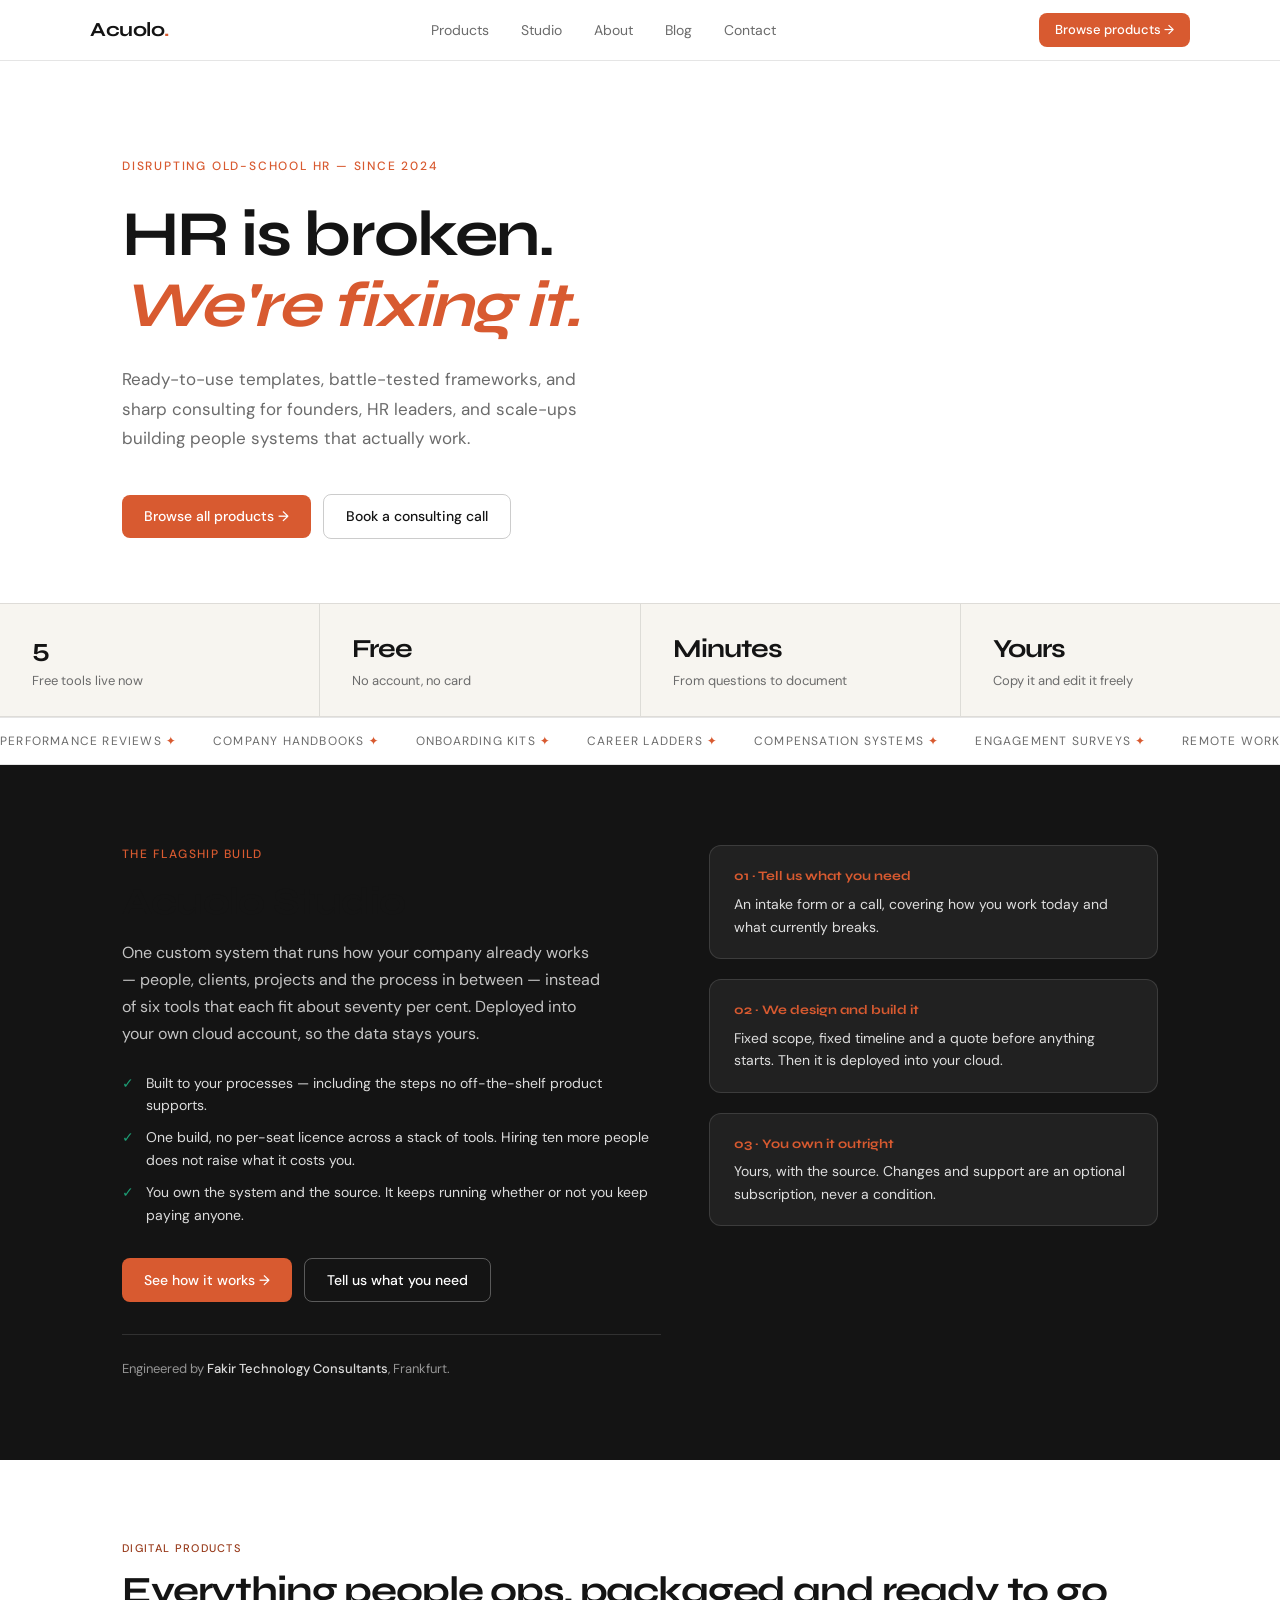
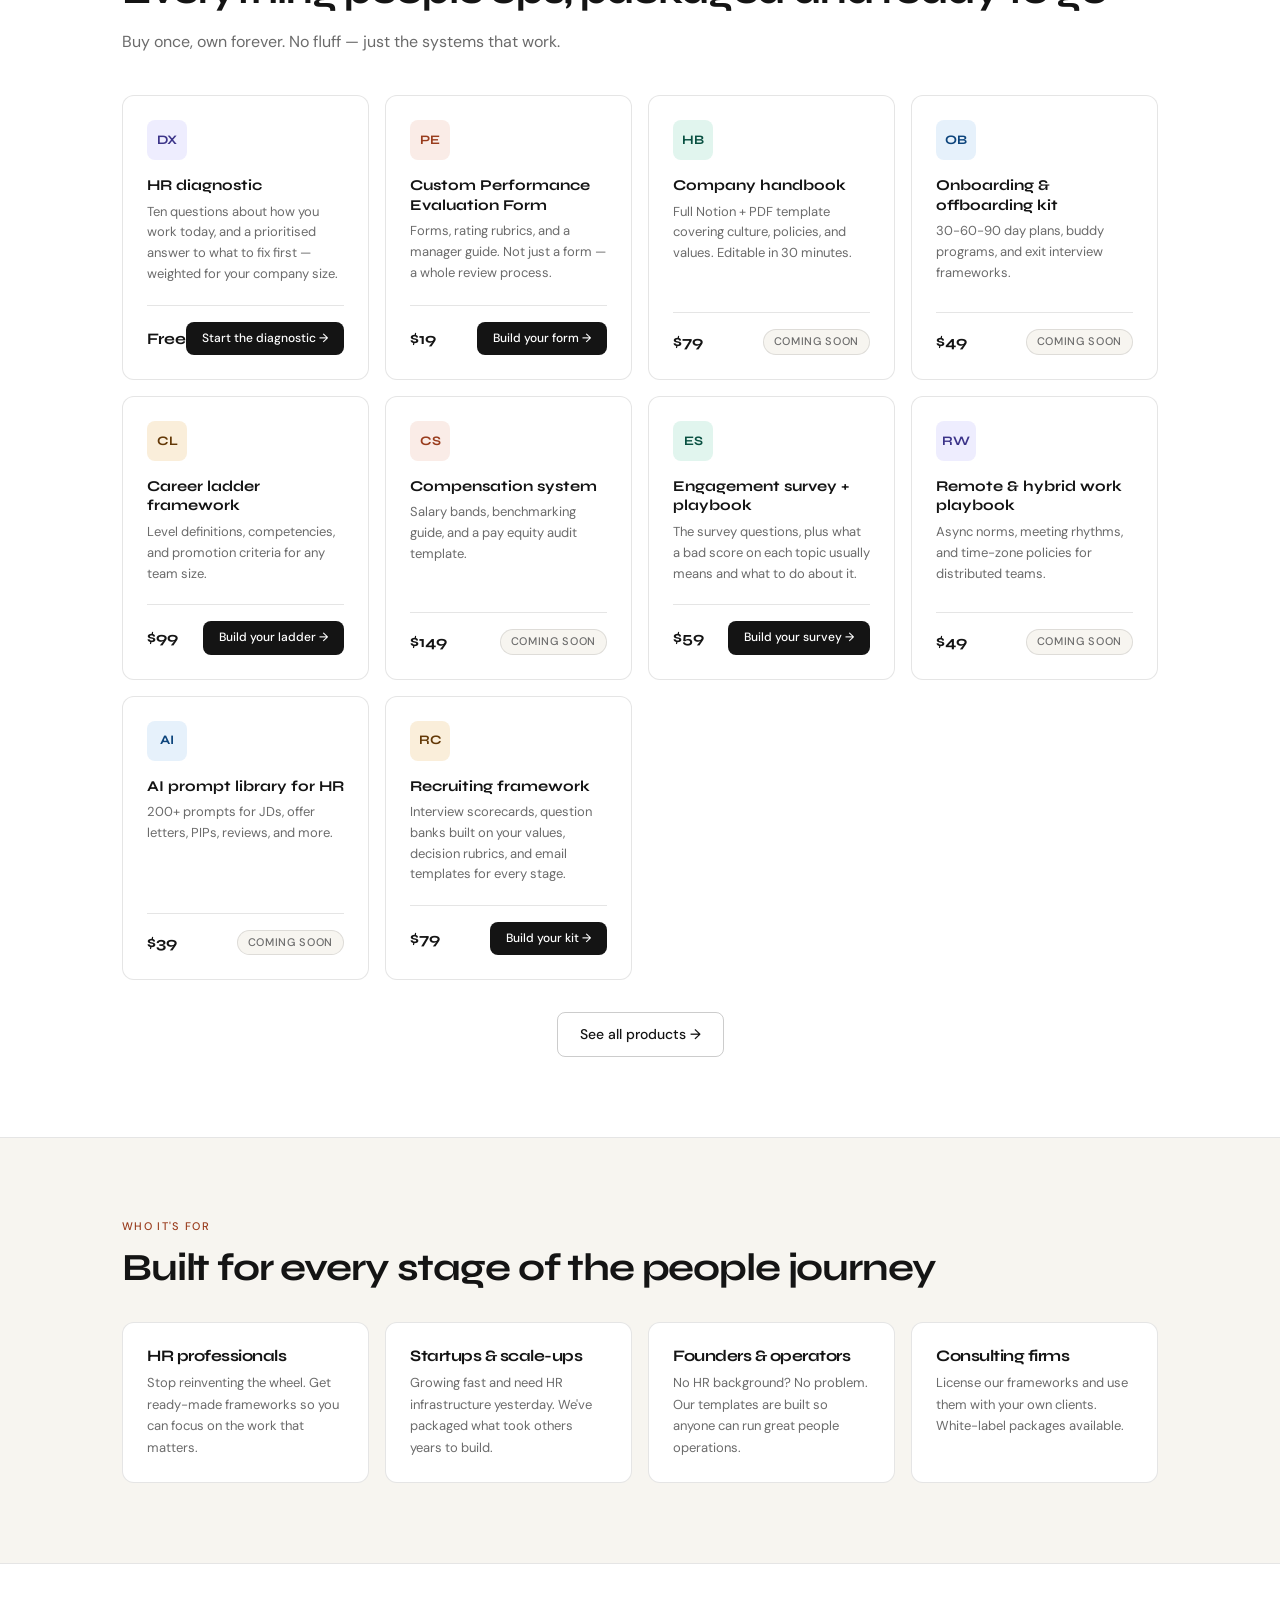
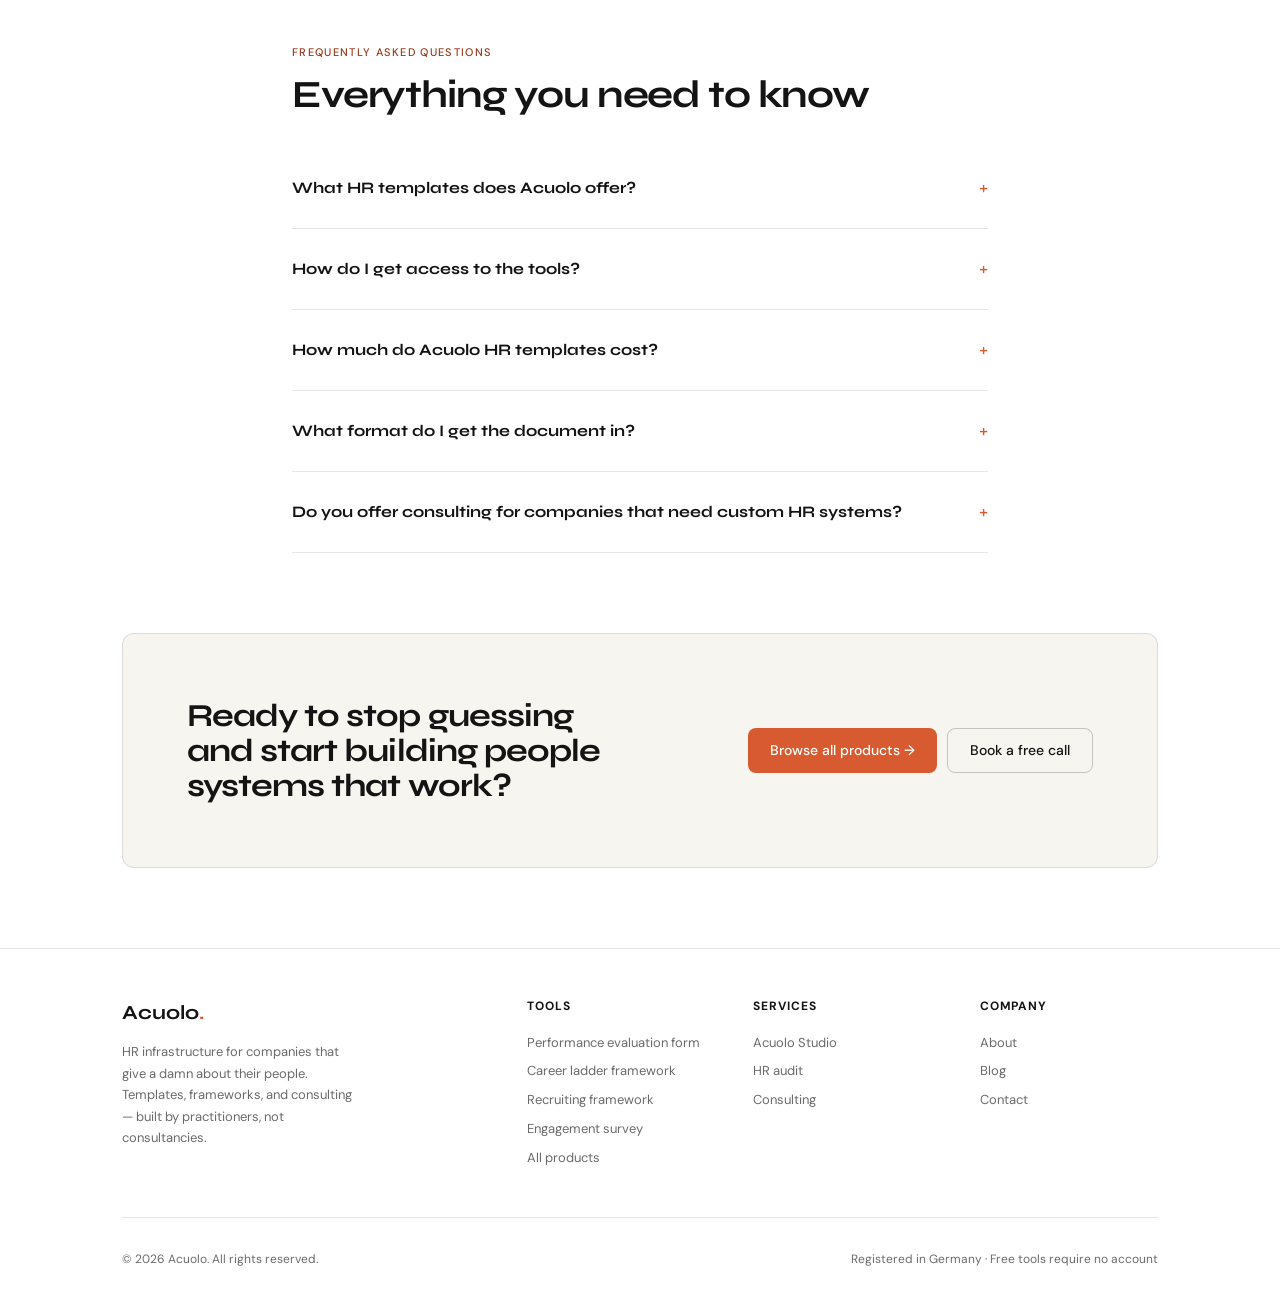
==== commit 3cd5af2b: "Rename the brand from PeopleForge to Acuolo Every page title, heading, description, Open Graph tag a" ====
--- a/index.html
+++ b/index.html
@@ -3,11 +3,11 @@
 <head>
 <meta charset="UTF-8">
 <meta name="viewport" content="width=device-width, initial-scale=1.0">
-<title>PeopleForge — Free tools that build your HR documents</title>
+<title>Acuolo — Free tools that build your HR documents</title>
 <meta name="description" content="Free tools that build your HR documents from a few clicks: performance evaluation forms, career ladders, recruiting kits and engagement surveys. Plus custom-built people systems.">
 <link rel="canonical" href="https://peopleforge-ten.vercel.app/">
 <meta property="og:type" content="website">
-<meta property="og:title" content="PeopleForge — Free tools that build your HR documents">
+<meta property="og:title" content="Acuolo — Free tools that build your HR documents">
 <meta property="og:description" content="Free tools that build your HR documents from a few clicks: performance evaluation forms, career ladders, recruiting kits and engagement surveys. Plus custom-built people systems.">
 <meta property="og:url" content="https://peopleforge-ten.vercel.app/">
 <meta name="twitter:card" content="summary">
@@ -22,9 +22,9 @@
     {
       "@type": "Organization",
       "@id": "https://peopleforge-ten.vercel.app/#organization",
-      "name": "PeopleForge",
+      "name": "Acuolo",
       "url": "https://peopleforge-ten.vercel.app",
-      "description": "PeopleForge provides HR templates, career frameworks, compensation systems, and people operations consulting for startups, scale-ups, and HR professionals.",
+      "description": "Acuolo provides HR templates, career frameworks, compensation systems, and people operations consulting for startups, scale-ups, and HR professionals.",
       "foundingDate": "2024",
       "foundingLocation": {
         "@type": "Place",
@@ -34,18 +34,14 @@
       "contactPoint": {
         "@type": "ContactPoint",
         "contactType": "customer service",
-        "email": "hello@peopleforge.co"
-      },
-      "sameAs": [
-        "https://linkedin.com/company/peopleforge",
-        "https://twitter.com/peopleforge"
-      ]
+        "email": "hello@acuolo.com"
+      }
     },
     {
       "@type": "WebSite",
       "@id": "https://peopleforge-ten.vercel.app/#website",
       "url": "https://peopleforge-ten.vercel.app",
-      "name": "PeopleForge",
+      "name": "Acuolo",
       "publisher": {
         "@id": "https://peopleforge-ten.vercel.app/#organization"
       }
@@ -53,7 +49,7 @@
     {
       "@type": "Person",
       "@id": "https://peopleforge-ten.vercel.app/#founder",
-      "name": "PeopleForge Founder",
+      "name": "Acuolo Founder",
       "jobTitle": "People & Culture Strategist",
       "worksFor": {
         "@id": "https://peopleforge-ten.vercel.app/#organization"
@@ -67,7 +63,7 @@
     },
     {
       "@type": "ItemList",
-      "name": "PeopleForge tools",
+      "name": "Acuolo tools",
       "description": "Free tools that generate finished HR documents, plus custom-built people systems.",
       "itemListElement": [
         {
@@ -103,7 +99,7 @@
         {
           "@type": "ListItem",
           "position": 6,
-          "name": "PeopleForge Studio — custom HR system",
+          "name": "Acuolo Studio — custom HR system",
           "url": "https://peopleforge-ten.vercel.app/products/studio"
         }
       ]
@@ -113,10 +109,10 @@
       "mainEntity": [
         {
           "@type": "Question",
-          "name": "What HR templates does PeopleForge offer?",
+          "name": "What HR templates does Acuolo offer?",
           "acceptedAnswer": {
             "@type": "Answer",
-            "text": "PeopleForge has five tools live right now, all free to use with no account: an HR diagnostic that tells you what to fix first, a custom performance evaluation form builder, a career ladder framework builder, a recruiting framework builder and an engagement survey builder. Each generates a finished document from your answers, which you can copy and edit. Alongside them, PeopleForge Studio builds a custom company operating system around how your company works, quoted per project. More products are in development."
+            "text": "Acuolo has five tools live right now, all free to use with no account: an HR diagnostic that tells you what to fix first, a custom performance evaluation form builder, a career ladder framework builder, a recruiting framework builder and an engagement survey builder. Each generates a finished document from your answers, which you can copy and edit. Alongside them, Acuolo Studio builds a custom company operating system around how your company works, quoted per project. More products are in development."
           }
         },
         {
@@ -124,15 +120,15 @@
           "name": "How do I get access to the tools?",
           "acceptedAnswer": {
             "@type": "Answer",
-            "text": "The six live tools are free and need no account or payment — open one, answer the questions, copy the document it produces. For PeopleForge Studio, our custom build service, you either book a discovery call or fill in the intake form and we come back with a scope and a quote."
+            "text": "The six live tools are free and need no account or payment — open one, answer the questions, copy the document it produces. For Acuolo Studio, our custom build service, you either book a discovery call or fill in the intake form and we come back with a scope and a quote."
           }
         },
         {
           "@type": "Question",
-          "name": "How much do PeopleForge HR templates cost?",
+          "name": "How much do Acuolo HR templates cost?",
           "acceptedAnswer": {
             "@type": "Answer",
-            "text": "The five tools currently live are free. Listed prices for products still in development are indicative and nothing is purchasable on the site yet. PeopleForge Studio, our custom build service, is quoted per project after a discovery call."
+            "text": "The five tools currently live are free. Listed prices for products still in development are indicative and nothing is purchasable on the site yet. Acuolo Studio, our custom build service, is quoted per project after a discovery call."
           }
         },
         {
@@ -148,7 +144,7 @@
           "name": "Do you offer consulting for companies that need custom HR systems?",
           "acceptedAnswer": {
             "@type": "Answer",
-            "text": "Yes — that is PeopleForge Studio. Instead of a document you edit yourself, we build the people system itself around how your company actually works, engineered by the team at Fakir Technology Consultants. It is scoped and quoted per project after a discovery call. Tell us what you need through the intake form, or book a call."
+            "text": "Yes — that is Acuolo Studio. Instead of a document you edit yourself, we build the people system itself around how your company actually works, engineered by the team at Fakir Technology Consultants. It is scoped and quoted per project after a discovery call. Tell us what you need through the intake form, or book a call."
           }
         }
       ]
@@ -162,13 +158,13 @@
 
 <nav class="site-nav" role="navigation" aria-label="Main navigation">
   <div class="nav-inner">
-    <a class="nav-logo" href="/" aria-label="PeopleForge home">People<span>Forge</span></a>
+    <a class="nav-logo" href="/" aria-label="Acuolo home">Acuolo<span>.</span></a>
     <div class="nav-links">
       <a href="/shop">Products</a>
       <a href="/products/studio">Studio</a>
       <a href="/about">About</a>
       <a href="/blog">Blog</a>
-      <a href="mailto:hello@peopleforge.co">Contact</a>
+      <a href="mailto:hello@acuolo.com">Contact</a>
     </div>
     <div class="nav-cta">
       <a class="btn btn-primary btn-sm" href="/shop">Browse products &rarr;</a>
@@ -182,7 +178,7 @@
     <a href="/products/studio">Studio</a>
     <a href="/about">About</a>
     <a href="/blog">Blog</a>
-    <a href="mailto:hello@peopleforge.co">Contact</a>
+    <a href="mailto:hello@acuolo.com">Contact</a>
     <a class="btn btn-primary btn-sm" href="/shop">Browse products &rarr;</a>
   </div>
 </nav>
@@ -196,13 +192,13 @@
       <p class="hero-sub">Ready-to-use templates, battle-tested frameworks, and sharp consulting for founders, HR leaders, and scale-ups building people systems that actually work.</p>
       <div class="hero-ctas">
         <a class="btn btn-primary" href="/shop">Browse all products →</a>
-        <a class="btn btn-outline" href="mailto:hello@peopleforge.co">Book a consulting call</a>
+        <a class="btn btn-outline" href="mailto:hello@acuolo.com">Book a consulting call</a>
       </div>
     </div>
   </section>
 
   <div class="stats-bar" role="region" aria-label="Company statistics">
-    <div class="stat-item"><div class="stat-num">6</div><div class="stat-label">Tools live right now</div></div>
+    <div class="stat-item"><div class="stat-num">5</div><div class="stat-label">Free tools live now</div></div>
     <div class="stat-item"><div class="stat-num">Free</div><div class="stat-label">No account, no card</div></div>
     <div class="stat-item"><div class="stat-num">Minutes</div><div class="stat-label">From questions to document</div></div>
     <div class="stat-item"><div class="stat-num">Yours</div><div class="stat-label">Copy it and edit it freely</div></div>
@@ -238,7 +234,7 @@
       <div class="flagship-grid">
         <div>
           <p class="flagship-eyebrow">The flagship build</p>
-          <h2 class="flagship-title" id="flagship-heading">PeopleForge Studio</h2>
+          <h2 class="flagship-title" id="flagship-heading">Acuolo Studio</h2>
           <p class="flagship-sub">One custom system that runs how your company already works — people, clients, projects and the process in between — instead of six tools that each fit about seventy per cent. Deployed into your own cloud account, so the data stays yours.</p>
           <ul class="flagship-points">
             <li>Built to your processes — including the steps no off-the-shelf product supports.</li>
@@ -358,11 +354,11 @@
       <div style="margin-top:2rem;">
         <div class="faq-item" itemscope itemprop="mainEntity" itemtype="https://schema.org/Question">
           <div class="faq-question" onclick="toggleFaq(this)" aria-expanded="false">
-            <span itemprop="name">What HR templates does PeopleForge offer?</span>
+            <span itemprop="name">What HR templates does Acuolo offer?</span>
             <span class="faq-toggle">+</span>
           </div>
           <div class="faq-answer" itemprop="acceptedAnswer" itemscope itemtype="https://schema.org/Answer">
-            <p itemprop="text">PeopleForge has five tools live right now, all free to use with no account: an HR diagnostic that tells you what to fix first, a custom performance evaluation form builder, a career ladder framework builder, a recruiting framework builder and an engagement survey builder. Each generates a finished document from your answers, which you can copy and edit. Alongside them, PeopleForge Studio builds a custom company operating system around how your company works, quoted per project. More products are in development.</p>
+            <p itemprop="text">Acuolo has five tools live right now, all free to use with no account: an HR diagnostic that tells you what to fix first, a custom performance evaluation form builder, a career ladder framework builder, a recruiting framework builder and an engagement survey builder. Each generates a finished document from your answers, which you can copy and edit. Alongside them, Acuolo Studio builds a custom company operating system around how your company works, quoted per project. More products are in development.</p>
           </div>
         </div>
         <div class="faq-item" itemscope itemprop="mainEntity" itemtype="https://schema.org/Question">
@@ -371,16 +367,16 @@
             <span class="faq-toggle">+</span>
           </div>
           <div class="faq-answer" itemprop="acceptedAnswer" itemscope itemtype="https://schema.org/Answer">
-            <p itemprop="text">The six live tools are free and need no account or payment — open one, answer the questions, copy the document it produces. For PeopleForge Studio, our custom build service, you either book a discovery call or fill in the intake form and we come back with a scope and a quote.</p>
+            <p itemprop="text">The six live tools are free and need no account or payment — open one, answer the questions, copy the document it produces. For Acuolo Studio, our custom build service, you either book a discovery call or fill in the intake form and we come back with a scope and a quote.</p>
           </div>
         </div>
         <div class="faq-item" itemscope itemprop="mainEntity" itemtype="https://schema.org/Question">
           <div class="faq-question" onclick="toggleFaq(this)" aria-expanded="false">
-            <span itemprop="name">How much do PeopleForge HR templates cost?</span>
+            <span itemprop="name">How much do Acuolo HR templates cost?</span>
             <span class="faq-toggle">+</span>
           </div>
           <div class="faq-answer" itemprop="acceptedAnswer" itemscope itemtype="https://schema.org/Answer">
-            <p itemprop="text">The five tools currently live are free. Listed prices for products still in development are indicative and nothing is purchasable on the site yet. PeopleForge Studio, our custom build service, is quoted per project after a discovery call.</p>
+            <p itemprop="text">The five tools currently live are free. Listed prices for products still in development are indicative and nothing is purchasable on the site yet. Acuolo Studio, our custom build service, is quoted per project after a discovery call.</p>
           </div>
         </div>
         <div class="faq-item" itemscope itemprop="mainEntity" itemtype="https://schema.org/Question">
@@ -398,7 +394,7 @@
             <span class="faq-toggle">+</span>
           </div>
           <div class="faq-answer" itemprop="acceptedAnswer" itemscope itemtype="https://schema.org/Answer">
-            <p itemprop="text">Yes — that is PeopleForge Studio. Instead of a document you edit yourself, we build the people system itself around how your company actually works, engineered by the team at Fakir Technology Consultants. It is scoped and quoted per project after a discovery call. Tell us what you need through the intake form, or book a call.</p>
+            <p itemprop="text">Yes — that is Acuolo Studio. Instead of a document you edit yourself, we build the people system itself around how your company actually works, engineered by the team at Fakir Technology Consultants. It is scoped and quoted per project after a discovery call. Tell us what you need through the intake form, or book a call.</p>
           </div>
         </div>
       </div>
@@ -423,7 +419,7 @@
   <div class="container">
     <div class="footer-grid">
       <div>
-        <div class="footer-brand-name">People<span>Forge</span></div>
+        <div class="footer-brand-name">Acuolo<span>.</span></div>
         <p class="footer-tagline">HR infrastructure for companies that give a damn about their people. Templates, frameworks, and consulting — built by practitioners, not consultancies.</p>
       </div>
       <div>
@@ -439,9 +435,9 @@
       <div>
         <div class="footer-col-title">Services</div>
         <div class="footer-links">
-          <a href="/products/studio-intake">PeopleForge Studio</a>
-          <a href="mailto:hello@peopleforge.co?subject=HR%20audit">HR audit</a>
-          <a href="mailto:hello@peopleforge.co?subject=Consulting">Consulting</a>
+          <a href="/products/studio-intake">Acuolo Studio</a>
+          <a href="mailto:hello@acuolo.com?subject=HR%20audit">HR audit</a>
+          <a href="mailto:hello@acuolo.com?subject=Consulting">Consulting</a>
         </div>
       </div>
       <div>
@@ -449,12 +445,12 @@
         <div class="footer-links">
           <a href="/about">About</a>
           <a href="/blog">Blog</a>
-          <a href="mailto:hello@peopleforge.co">Contact</a>
+          <a href="mailto:hello@acuolo.com">Contact</a>
         </div>
       </div>
     </div>
     <div class="footer-bottom">
-      <span>© 2026 PeopleForge. All rights reserved.</span>
+      <span>© 2026 Acuolo. All rights reserved.</span>
       <span>Registered in Germany · Free tools require no account</span>
     </div>
   </div>
--- a/assets/css/brand.css
+++ b/assets/css/brand.css
@@ -0,0 +1,32 @@
+/* Acuolo brand tokens — colours, fonts, base typography.
+   Shared by every page. Change a value here and it updates everywhere. */
+
+@import url('https://fonts.googleapis.com/css2?family=Syne:wght@400;500;700&family=DM+Sans:ital,wght@0,300;0,400;0,500;1,400&display=swap');
+
+:root {
+  --coral: #D85A30;
+  --coral-dark: #993C1D;
+  --coral-light: #FAECE7;
+  --teal: #1D9E75;
+  --teal-light: #E1F5EE;
+  --anvil: #141414;
+  --linen: #F7F5F0;
+  --white: #FFFFFF;
+  --text-muted: #6B6B6B;
+  --text-light: #9A9A9A;
+  --border: rgba(0,0,0,0.1);
+
+  --font-display: 'Syne', 'DM Sans', system-ui, sans-serif;
+  --font-body: 'DM Sans', system-ui, -apple-system, 'Segoe UI', sans-serif;
+}
+
+/* Anyone with "reduce motion" turned on gets instant state changes instead
+   of animated ones, on every page that links this file. */
+@media (prefers-reduced-motion: reduce) {
+  *, *::before, *::after {
+    animation-duration: 0.01ms !important;
+    animation-iteration-count: 1 !important;
+    transition-duration: 0.01ms !important;
+    scroll-behavior: auto !important;
+  }
+}
--- a/assets/css/site.css
+++ b/assets/css/site.css
@@ -1,4 +1,4 @@
-/* PeopleForge storefront styles. Shared by index, shop, about and blog.
+/* Acuolo storefront styles. Shared by index, shop, about and blog.
    Brand tokens live in brand.css; this file is layout and components. */
 
 :root {
@@ -384,7 +384,7 @@
 }
 .nl-form input::placeholder { color: rgba(255,255,255,0.45); }
 
-/* ── Flagship (PeopleForge Studio) ── */
+/* ── Flagship (Acuolo Studio) ── */
 .flagship { background: var(--anvil); color: #fff; padding: 5rem 0; }
 .flagship-grid { display: grid; grid-template-columns: 1.2fr 1fr; gap: 3rem; align-items: start; }
 .flagship-eyebrow { font-size: 12px; letter-spacing: 0.12em; text-transform: uppercase; color: var(--coral); font-weight: 500; margin-bottom: 1rem; }
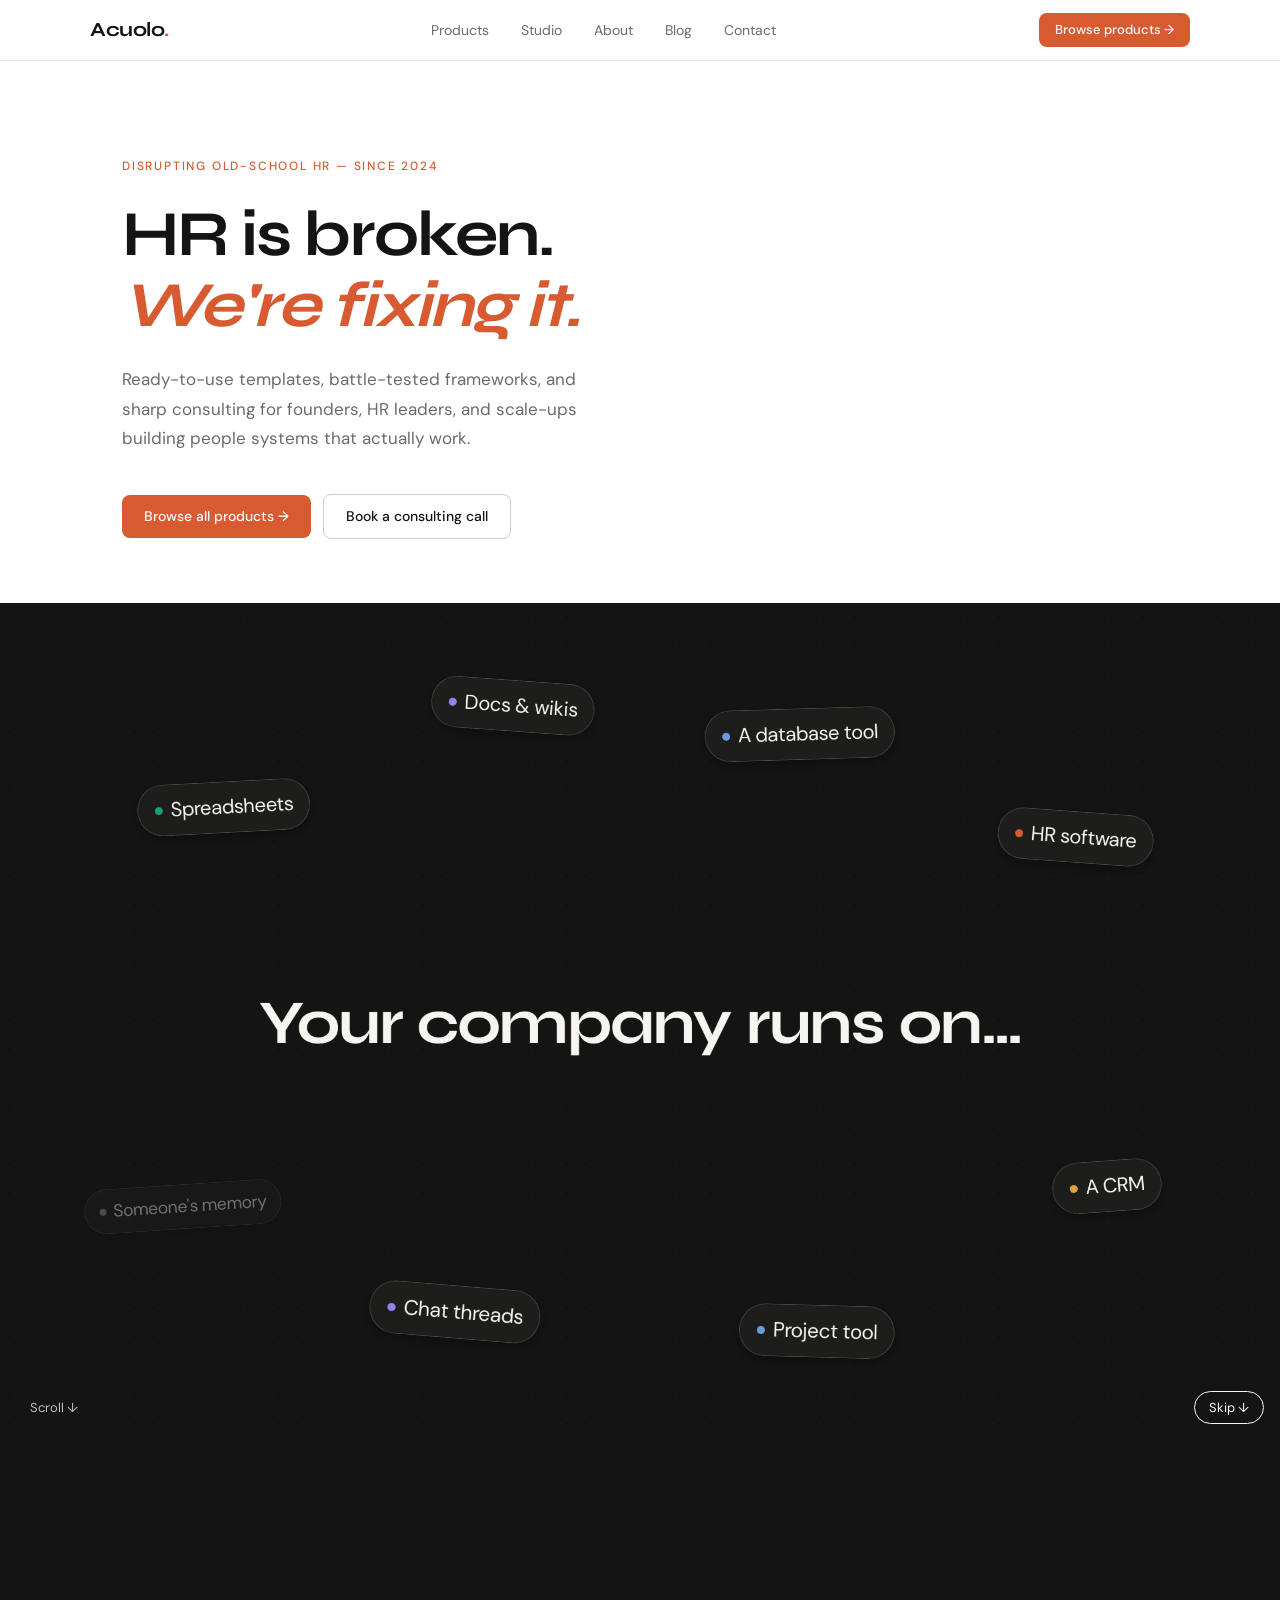
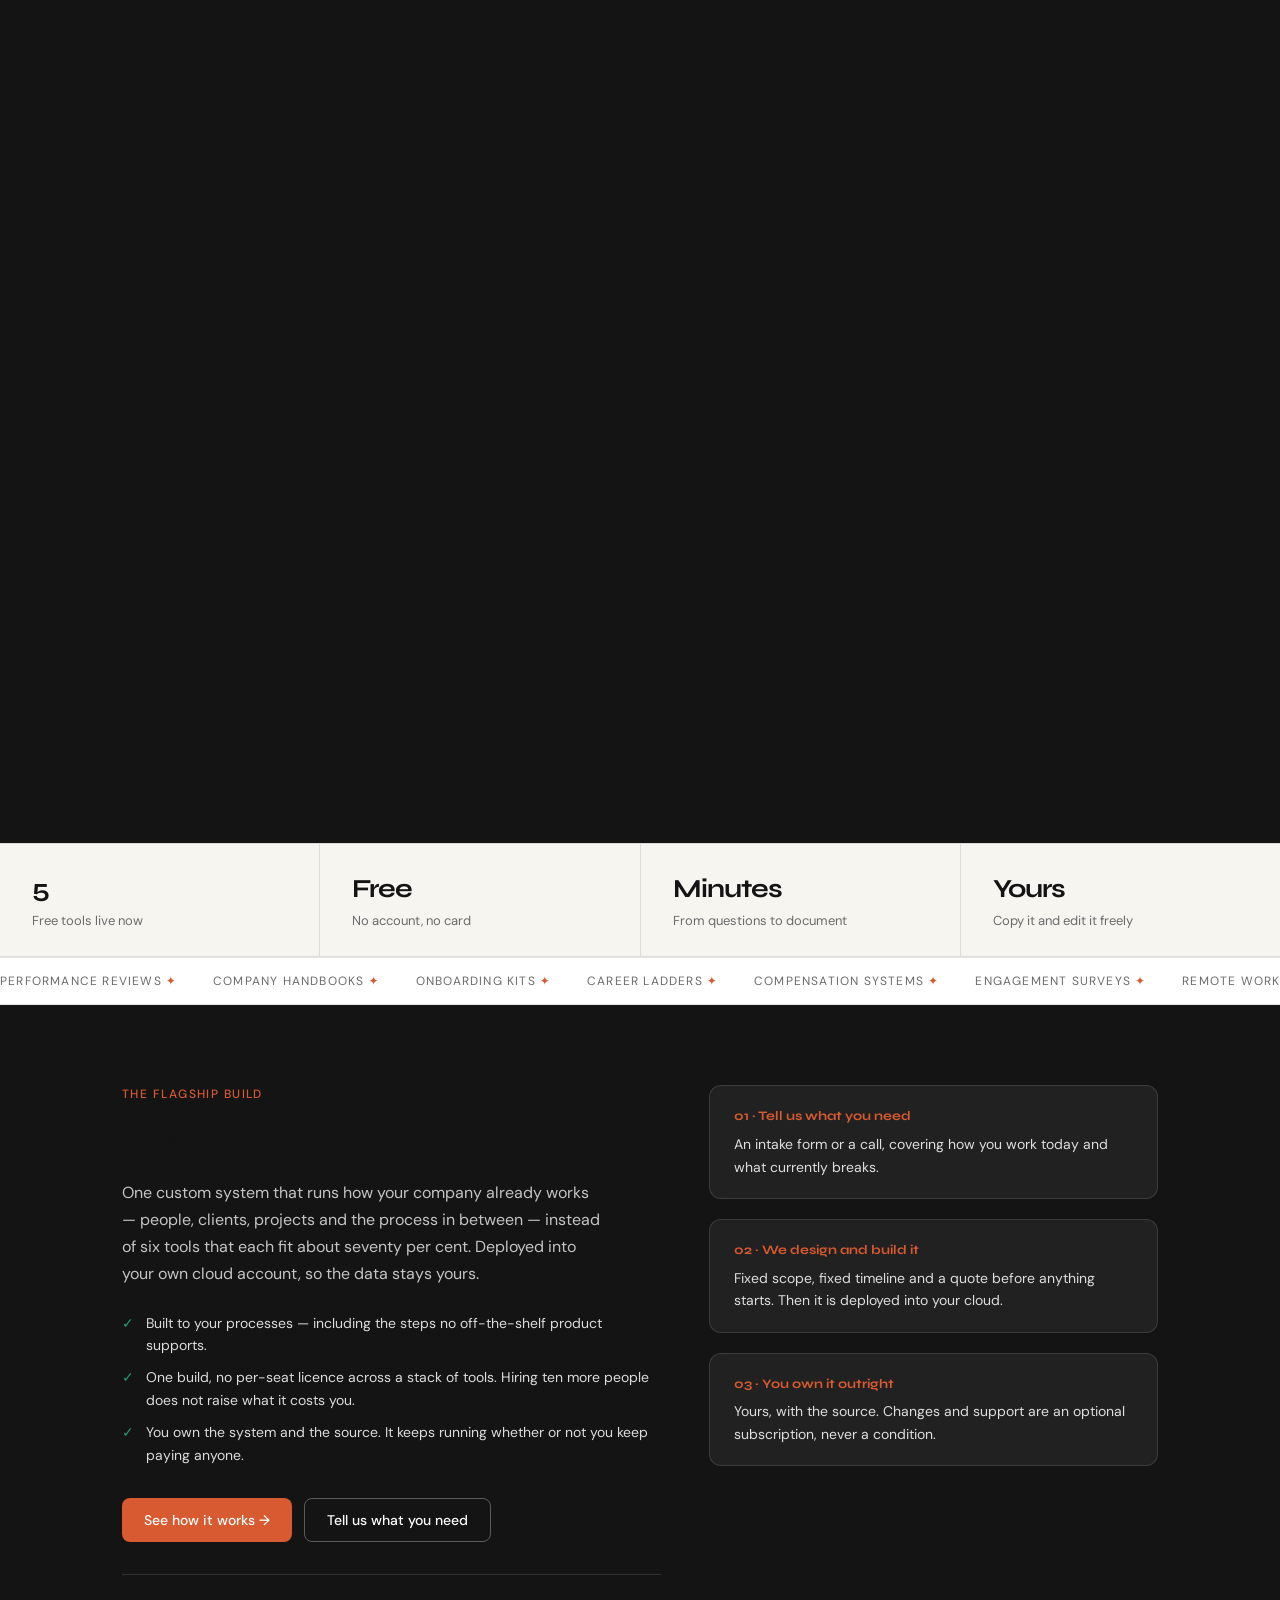
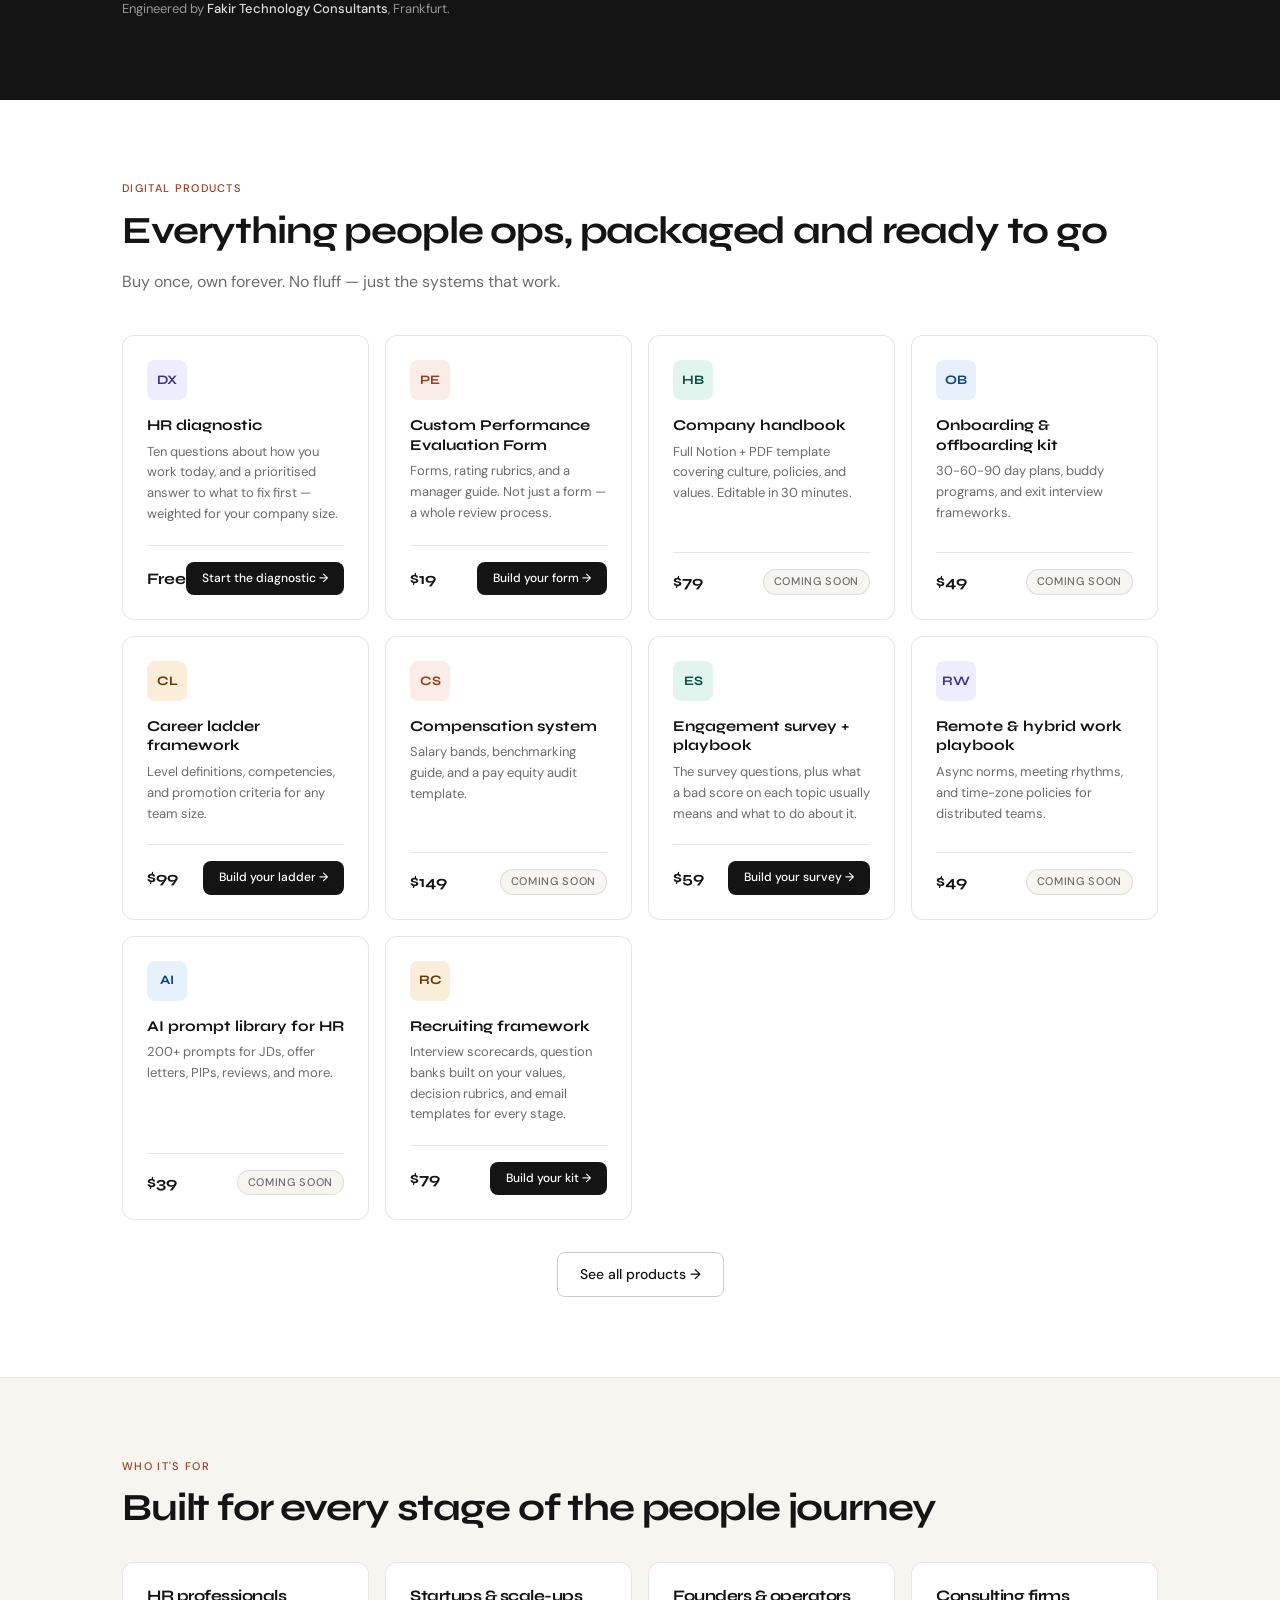
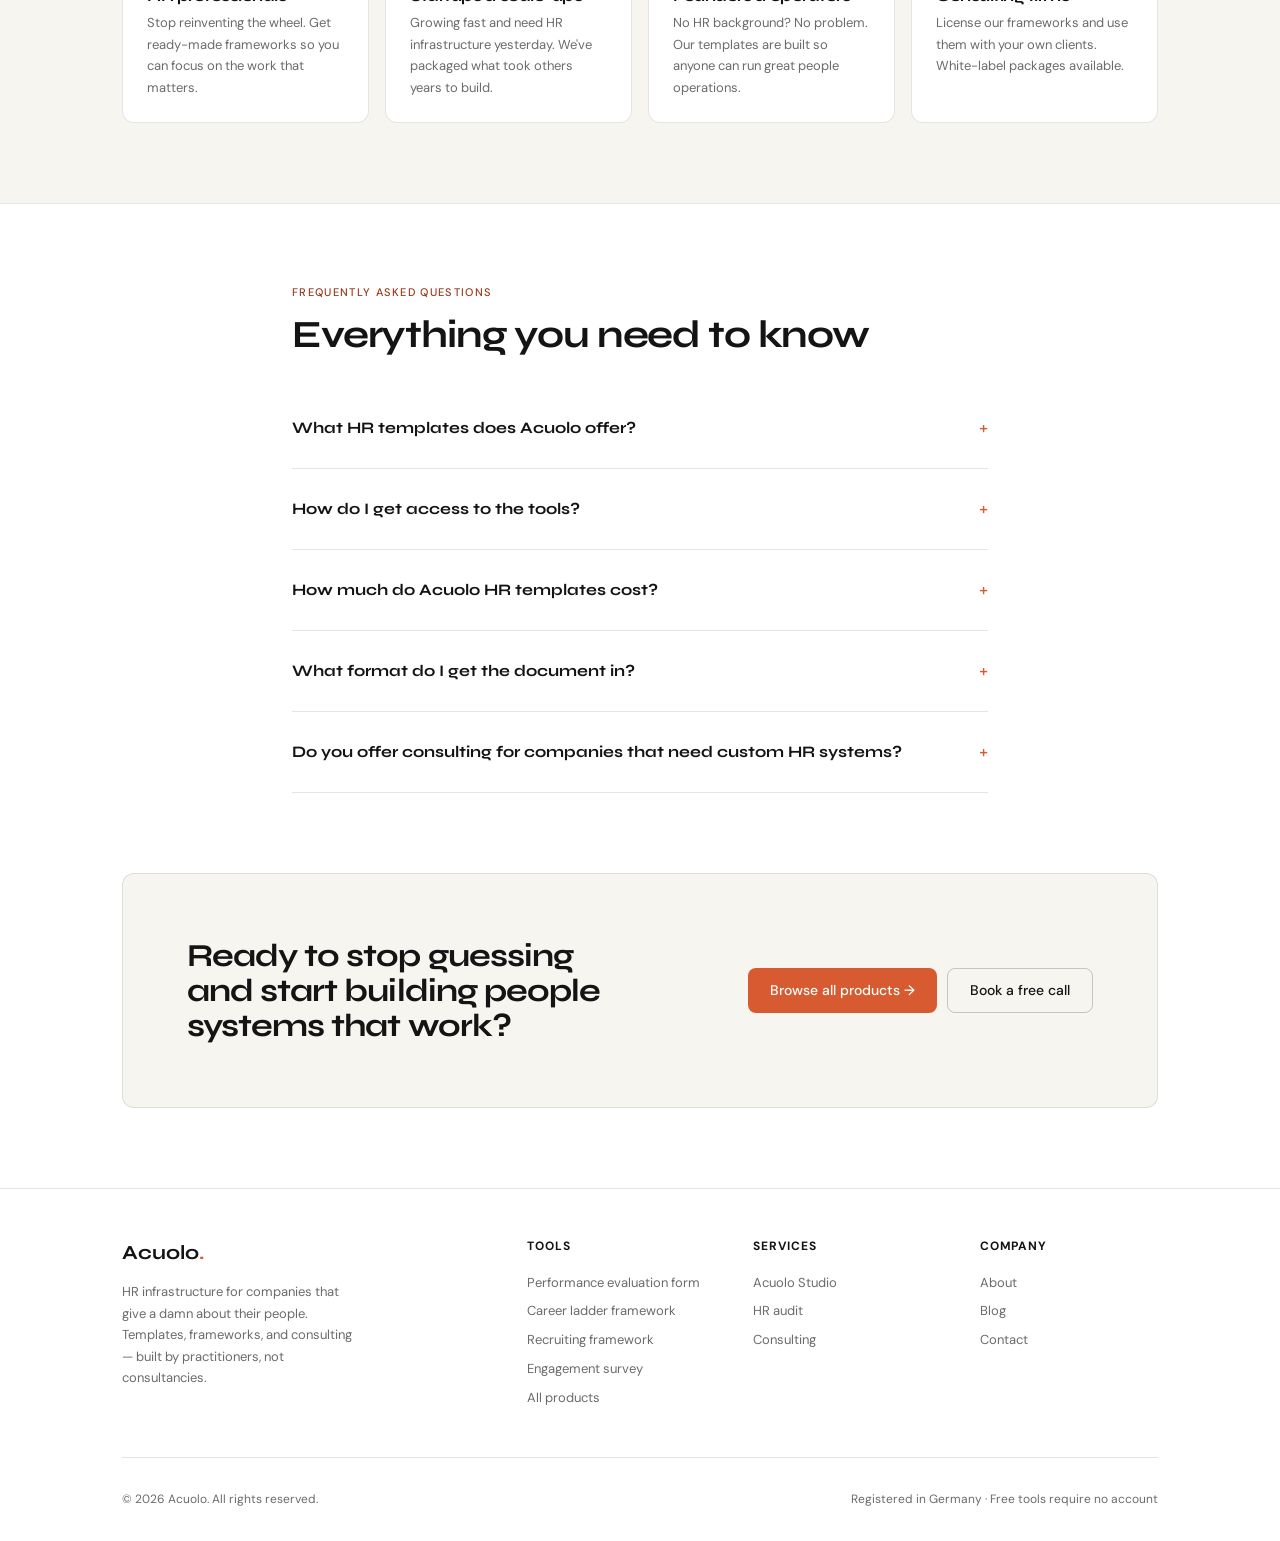
==== commit 07f3a7d9: "Add a scroll-driven story to the homepage A pinned section after the hero plays the Acuolo story as " ====
--- a/index.html
+++ b/index.html
@@ -15,6 +15,7 @@
 <link rel="preconnect" href="https://fonts.gstatic.com" crossorigin>
 <link rel="stylesheet" href="/assets/css/brand.css">
 <link rel="stylesheet" href="/assets/css/site.css">
+<link rel="stylesheet" href="/assets/css/story.css">
 <script type="application/ld+json">
 {
   "@context": "https://schema.org",
@@ -197,7 +198,26 @@
     </div>
   </section>
 
-  <div class="stats-bar" role="region" aria-label="Company statistics">
+  <!-- Scroll story: pinned and driven by scroll (assets/js/home-story.js).
+       The summary below is what search engines and screen readers get. -->
+  <section class="story" id="story" aria-labelledby="story-heading">
+    <div class="as-sr">
+      <h2 id="story-heading">How Acuolo works</h2>
+      <p>Most companies run on spreadsheets, docs and wikis, a database tool, HR software, a CRM, a project tool, chat threads and someone's memory. None of them talk to each other, and each one fits about 70% of how you actually work.</p>
+      <p>Acuolo Studio builds one system that runs how your company works, with people, clients, projects and process connected in one source of truth. It is built around your process, runs in your own cloud, and you own it, with no per-seat fees.</p>
+      <p>Not ready for a system? Start free with the HR diagnostic, performance evaluation, career ladder, recruiting kit and engagement survey builders. Answer a few questions, get a finished document, no account needed.</p>
+    </div>
+    <div class="story-pin">
+      <div data-story-stage aria-hidden="true"></div>
+      <div class="story-ui">
+        <span class="story-hint" aria-hidden="true">Scroll ↓</span>
+        <a class="story-skip" href="#after-story">Skip ↓</a>
+      </div>
+      <div class="story-progress" aria-hidden="true"></div>
+    </div>
+  </section>
+
+  <div class="stats-bar" id="after-story" role="region" aria-label="Company statistics">
     <div class="stat-item"><div class="stat-num">5</div><div class="stat-label">Free tools live now</div></div>
     <div class="stat-item"><div class="stat-num">Free</div><div class="stat-label">No account, no card</div></div>
     <div class="stat-item"><div class="stat-num">Minutes</div><div class="stat-label">From questions to document</div></div>
@@ -457,5 +477,7 @@
 </footer>
 
 <script src="/assets/js/site.js"></script>
+<script src="/assets/js/story.js"></script>
+<script src="/assets/js/home-story.js"></script>
 </body>
 </html>
--- a/assets/css/story.css
+++ b/assets/css/story.css
@@ -0,0 +1,120 @@
+/* Acuolo story: the motion piece shared by the homepage scroll section and the
+   trailer video (media/trailer.html). Everything is scoped under .as-stage and
+   prefixed as- so it cannot collide with site.css. Sizes are in --u, a unit
+   the script sets from the stage size. Colours come from brand.css tokens,
+   with fallbacks so the trailer page works on its own. */
+
+.as-stage{position:absolute;left:0;top:0;overflow:hidden;transform-origin:0 0;background:var(--anvil,#141414);
+  font-family:'DM Sans',system-ui,sans-serif;color:var(--linen,#F7F5F0);-webkit-font-smoothing:antialiased;
+  --as-muted:#6B6B6B}
+.as-stage *{box-sizing:border-box}
+.as-stage a{color:inherit;text-decoration:none}
+.as-stage .as-layer{position:absolute;inset:0}
+.as-stage .as-abs{position:absolute;left:0;top:0;will-change:transform,opacity}
+.as-stage .as-dots{background-image:radial-gradient(circle,rgba(247,245,240,.075) 1.3px,transparent 1.5px);background-size:calc(var(--u)*4) calc(var(--u)*4)}
+.as-stage .as-dots-light{background-image:radial-gradient(circle,rgba(20,20,20,.07) 1.3px,transparent 1.5px);background-size:calc(var(--u)*4) calc(var(--u)*4)}
+.as-stage svg.as-layer{overflow:visible;pointer-events:none}
+
+/* headline words rise through a mask */
+.as-stage .as-head{position:absolute;transform:translate(-50%,-50%);text-align:center;font-family:Syne,sans-serif;font-weight:700;
+  letter-spacing:-.03em;line-height:1.06;text-wrap:balance;margin:0}
+.as-stage .as-w{display:inline-block;position:relative}
+.as-stage .as-wm{display:inline-block;overflow:hidden;vertical-align:top;padding:0 .1em .14em .02em;margin:0 -.08em -.14em 0}
+.as-stage .as-wi{display:inline-block;will-change:transform}
+.as-stage .as-acc{font-style:italic;color:var(--coral,#D85A30)}
+.as-stage .as-swash{position:absolute;left:-2%;width:104%;bottom:-.12em;height:.26em;overflow:visible}
+.as-stage .as-swash path{fill:none;stroke:var(--coral,#D85A30);stroke-width:2.4;stroke-linecap:round}
+.as-stage .as-sub{position:absolute;transform:translate(-50%,-50%);text-align:center;line-height:1.4;text-wrap:balance;margin:0}
+
+/* scenes 1-2: the tool sprawl */
+.as-stage .as-chip{display:flex;align-items:center;gap:calc(var(--u)*1.1);padding:calc(var(--u)*1.25) calc(var(--u)*2.3);
+  border:1.5px solid rgba(247,245,240,.2);border-radius:999px;background:#1d1d1c;color:var(--linen,#F7F5F0);
+  font-size:calc(var(--u)*2.8);white-space:nowrap;box-shadow:0 calc(var(--u)*.6) calc(var(--u)*2) rgba(0,0,0,.35)}
+.as-stage .as-chip i{width:calc(var(--u)*1.1);height:calc(var(--u)*1.1);border-radius:50%;display:block;flex:none}
+.as-stage .as-tag{position:absolute;left:50%;top:100%;margin-top:calc(var(--u)*1.1);transform-origin:50% 0;white-space:nowrap;
+  font-size:calc(var(--u)*1.55);letter-spacing:.09em;text-transform:uppercase;color:#F08A63;
+  border:1px dashed rgba(216,90,48,.7);border-radius:999px;background:var(--anvil,#141414);padding:calc(var(--u)*.45) calc(var(--u)*1.2)}
+.as-stage .as-x{width:calc(var(--u)*3.4);height:calc(var(--u)*3.4);border-radius:50%;background:var(--coral,#D85A30);display:grid;place-items:center;
+  box-shadow:0 0 0 calc(var(--u)*.7) rgba(216,90,48,.18)}
+.as-stage .as-x svg{width:46%;height:46%}
+
+/* scene 5: one system */
+.as-stage .as-eyebrow{font-size:calc(var(--u)*1.7);letter-spacing:.22em;font-weight:500;color:var(--coral,#D85A30);white-space:nowrap}
+.as-stage .as-core{background:var(--anvil,#141414);color:var(--linen,#F7F5F0);border-radius:calc(var(--u)*2);padding:calc(var(--u)*2.1) calc(var(--u)*3.4);text-align:center;
+  box-shadow:0 calc(var(--u)*1.4) calc(var(--u)*4) rgba(20,20,20,.22)}
+.as-stage .as-core b{display:block;font-family:Syne,sans-serif;font-weight:700;font-size:calc(var(--u)*3.1);letter-spacing:-.02em;white-space:nowrap}
+.as-stage .as-core span{display:block;font-size:calc(var(--u)*1.7);opacity:.62;margin-top:calc(var(--u)*.5);white-space:nowrap}
+.as-stage .as-ring{border:2px solid var(--coral,#D85A30);border-radius:calc(var(--u)*2.4)}
+.as-stage .as-mod{background:#fff;border:1px solid rgba(20,20,20,.08);border-radius:calc(var(--u)*1.8);padding:calc(var(--u)*2.2) calc(var(--u)*2.4);
+  box-shadow:0 calc(var(--u)*.8) calc(var(--u)*3) rgba(20,20,20,.07);color:var(--anvil,#141414);display:flex;gap:calc(var(--u)*1.8);align-items:flex-start}
+.as-stage .as-mod.is-lead{border:2px solid var(--coral,#D85A30)}
+.as-stage .as-ic{border-radius:calc(var(--u)*1.3);display:grid;place-items:center;flex:none;font-family:Syne,sans-serif;font-weight:700}
+.as-stage .as-mod .as-ic{width:calc(var(--u)*5.6);height:calc(var(--u)*5.6)}
+.as-stage .as-mod .as-ic svg{width:56%;height:56%;fill:none;stroke:currentColor;stroke-width:1.8;stroke-linecap:round;stroke-linejoin:round}
+.as-stage .as-mod small{display:block;font-size:calc(var(--u)*1.4);letter-spacing:.12em;text-transform:uppercase;color:var(--coral-dark,#993C1D);font-weight:500;margin-bottom:calc(var(--u)*.35)}
+.as-stage .as-mod b{display:block;font-family:Syne,sans-serif;font-weight:700;font-size:calc(var(--u)*3.1);letter-spacing:-.02em;line-height:1.1}
+.as-stage .as-mod p{margin:calc(var(--u)*.6) 0 0;font-size:calc(var(--u)*1.95);color:var(--as-muted);line-height:1.4}
+.as-stage .as-pulse{width:calc(var(--u)*1.2);height:calc(var(--u)*1.2);border-radius:50%;background:var(--coral,#D85A30);box-shadow:0 0 calc(var(--u)*1.2) rgba(216,90,48,.6)}
+.as-stage .as-ben{display:flex;gap:calc(var(--u)*1.6);align-items:center;justify-content:center;transform:translate(-50%,-50%)}
+.as-stage .as-pill{display:flex;align-items:center;gap:calc(var(--u)*1.1);background:#fff;border:1px solid rgba(20,20,20,.08);border-radius:999px;
+  padding:calc(var(--u)*1.2) calc(var(--u)*2.4) calc(var(--u)*1.2) calc(var(--u)*1.3);font-size:calc(var(--u)*2.35);color:var(--anvil,#141414);white-space:nowrap;
+  box-shadow:0 calc(var(--u)*.5) calc(var(--u)*2) rgba(20,20,20,.05)}
+.as-stage .as-pill i{width:calc(var(--u)*3);height:calc(var(--u)*3);border-radius:50%;background:var(--teal,#1D9E75);display:grid;place-items:center;flex:none}
+.as-stage .as-pill i svg{width:52%;height:52%;fill:none;stroke:#fff;stroke-width:3;stroke-linecap:round;stroke-linejoin:round}
+
+/* portrait layouts are seen on a phone: lift the small text */
+.as-stage.as-tall .as-mod b{font-size:calc(var(--u)*3.5)}
+.as-stage.as-tall .as-mod p{font-size:calc(var(--u)*2.7)}
+.as-stage.as-tall .as-chip{font-size:calc(var(--u)*3.3)}
+.as-stage.as-tall .as-tag{font-size:calc(var(--u)*2.15)}
+.as-stage.as-tall .as-mod small{font-size:calc(var(--u)*1.7)}
+.as-stage.as-tall .as-pill{font-size:calc(var(--u)*3)}
+.as-stage.as-tall .as-eyebrow{font-size:calc(var(--u)*2.1)}
+.as-stage.as-tall .as-card.as-h .as-free{font-size:calc(var(--u)*2.2)}
+
+/* scene 6: the free tools */
+.as-stage .as-card{background:#fff;border:1px solid rgba(20,20,20,.08);border-radius:calc(var(--u)*2);color:var(--anvil,#141414);
+  box-shadow:0 calc(var(--u)*.8) calc(var(--u)*3) rgba(20,20,20,.06);transition:box-shadow .2s}
+.as-stage .as-hl{position:absolute;inset:-1px;border:2px solid var(--coral,#D85A30);border-radius:inherit;opacity:0;transition:opacity .2s}
+.as-stage .as-card b{font-family:Syne,sans-serif;font-weight:700;letter-spacing:-.02em;line-height:1.1}
+.as-stage .as-free{display:inline-block;background:var(--teal-light,#E1F5EE);color:#085041;border-radius:999px;font-weight:500;white-space:nowrap}
+.as-stage .as-card.as-v{display:flex;flex-direction:column;justify-content:space-between;padding:calc(var(--u)*2.6)}
+.as-stage .as-card.as-v .as-ic{width:calc(var(--u)*6.4);height:calc(var(--u)*6.4);font-size:calc(var(--u)*2.3);border-radius:calc(var(--u)*1.4)}
+.as-stage .as-card.as-v b{font-size:calc(var(--u)*3);margin-top:auto;margin-bottom:calc(var(--u)*1.6)}
+.as-stage .as-card.as-v .as-free{align-self:flex-start;font-size:calc(var(--u)*1.7);padding:calc(var(--u)*.55) calc(var(--u)*1.4)}
+.as-stage .as-card.as-h{display:flex;align-items:center;gap:calc(var(--u)*2.4);padding:0 calc(var(--u)*3)}
+.as-stage .as-card.as-h .as-ic{width:calc(var(--u)*6.4);height:calc(var(--u)*6.4);font-size:calc(var(--u)*2.3);border-radius:calc(var(--u)*1.4)}
+.as-stage .as-card.as-h b{font-size:calc(var(--u)*3.3);flex:1}
+.as-stage .as-card.as-h .as-free{font-size:calc(var(--u)*1.9);padding:calc(var(--u)*.6) calc(var(--u)*1.6)}
+/* on the website the cards and Studio areas are real links */
+.as-stage a.as-card:hover .as-hl{opacity:1}
+.as-stage a.as-card:hover{box-shadow:0 calc(var(--u)*2.4) calc(var(--u)*6) rgba(20,20,20,.14)}
+.as-stage a.as-mod:hover{border-color:var(--coral,#D85A30)}
+
+/* scene 7: end card (video only) */
+.as-stage .as-logo{font-family:Syne,sans-serif;font-weight:700;letter-spacing:-.035em;white-space:nowrap;line-height:1}
+.as-stage .as-ch{display:inline-block;overflow:hidden;vertical-align:top;padding-bottom:.1em;margin-bottom:-.1em}
+.as-stage .as-ch span{display:inline-block}
+.as-stage .as-cta{background:var(--coral,#D85A30);color:#fff;border-radius:999px;font-weight:500;white-space:nowrap;
+  padding:calc(var(--u)*1.5) calc(var(--u)*3.4);box-shadow:0 calc(var(--u)*1) calc(var(--u)*3) rgba(216,90,48,.35)}
+
+/* ── Homepage scroll section ──
+   Without JavaScript the section is just its screen-reader summary. The script
+   adds .is-live (pinned, scroll-driven) or .is-static (reduced motion). */
+.story{position:relative;background:var(--anvil,#141414)}
+.story.is-live{height:560vh}
+/* --story-top is the sticky nav's height, measured by the script, so the
+   pinned frame sits under the nav instead of behind it. */
+.story-pin{position:relative;height:calc(100vh - var(--story-top,0px));height:calc(100svh - var(--story-top,0px));overflow:hidden}
+.story.is-live .story-pin{position:sticky;top:var(--story-top,0px)}
+.story:not(.is-live):not(.is-static) .story-pin{display:none}
+.story.is-static{background:var(--linen,#F7F5F0)}
+.story-ui{position:absolute;inset:auto 0 0 0;display:flex;justify-content:space-between;align-items:center;gap:1rem;
+  padding:0 16px 18px;pointer-events:none;font:13px/1 'DM Sans',sans-serif}
+.story-hint,.story-skip{pointer-events:auto;border-radius:999px;padding:9px 14px;transition:opacity .3s,color .3s,background .3s}
+.story-hint{opacity:.75}
+.story-skip{margin-left:auto;text-decoration:none;border:1px solid currentColor}
+.story-skip:focus-visible{outline:2px solid var(--coral,#D85A30);outline-offset:2px}
+.story-progress{position:absolute;left:0;bottom:0;height:3px;width:100%;transform-origin:0 50%;transform:scaleX(0);background:var(--coral,#D85A30)}
+.story.is-static .story-ui{display:none}
+.as-sr{position:absolute!important;width:1px;height:1px;padding:0;margin:-1px;overflow:hidden;clip:rect(0,0,0,0);white-space:nowrap;border:0}
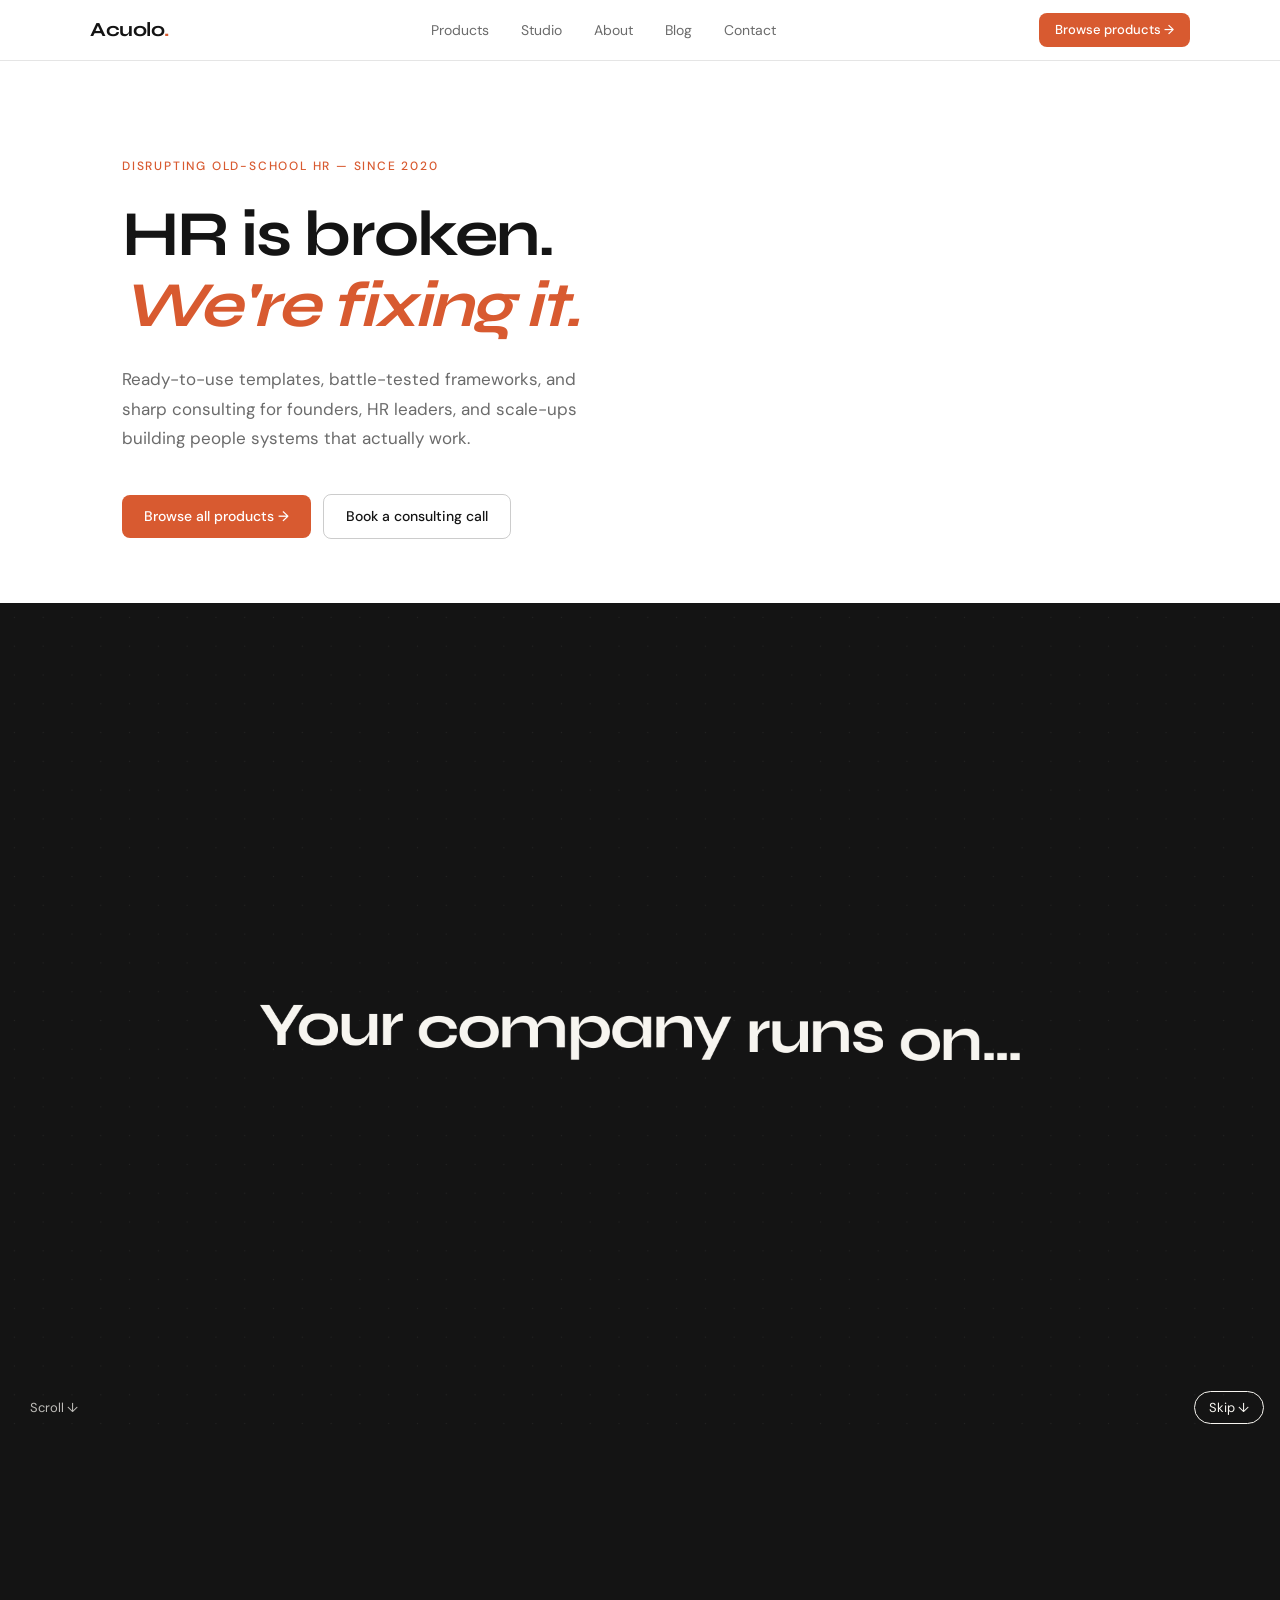
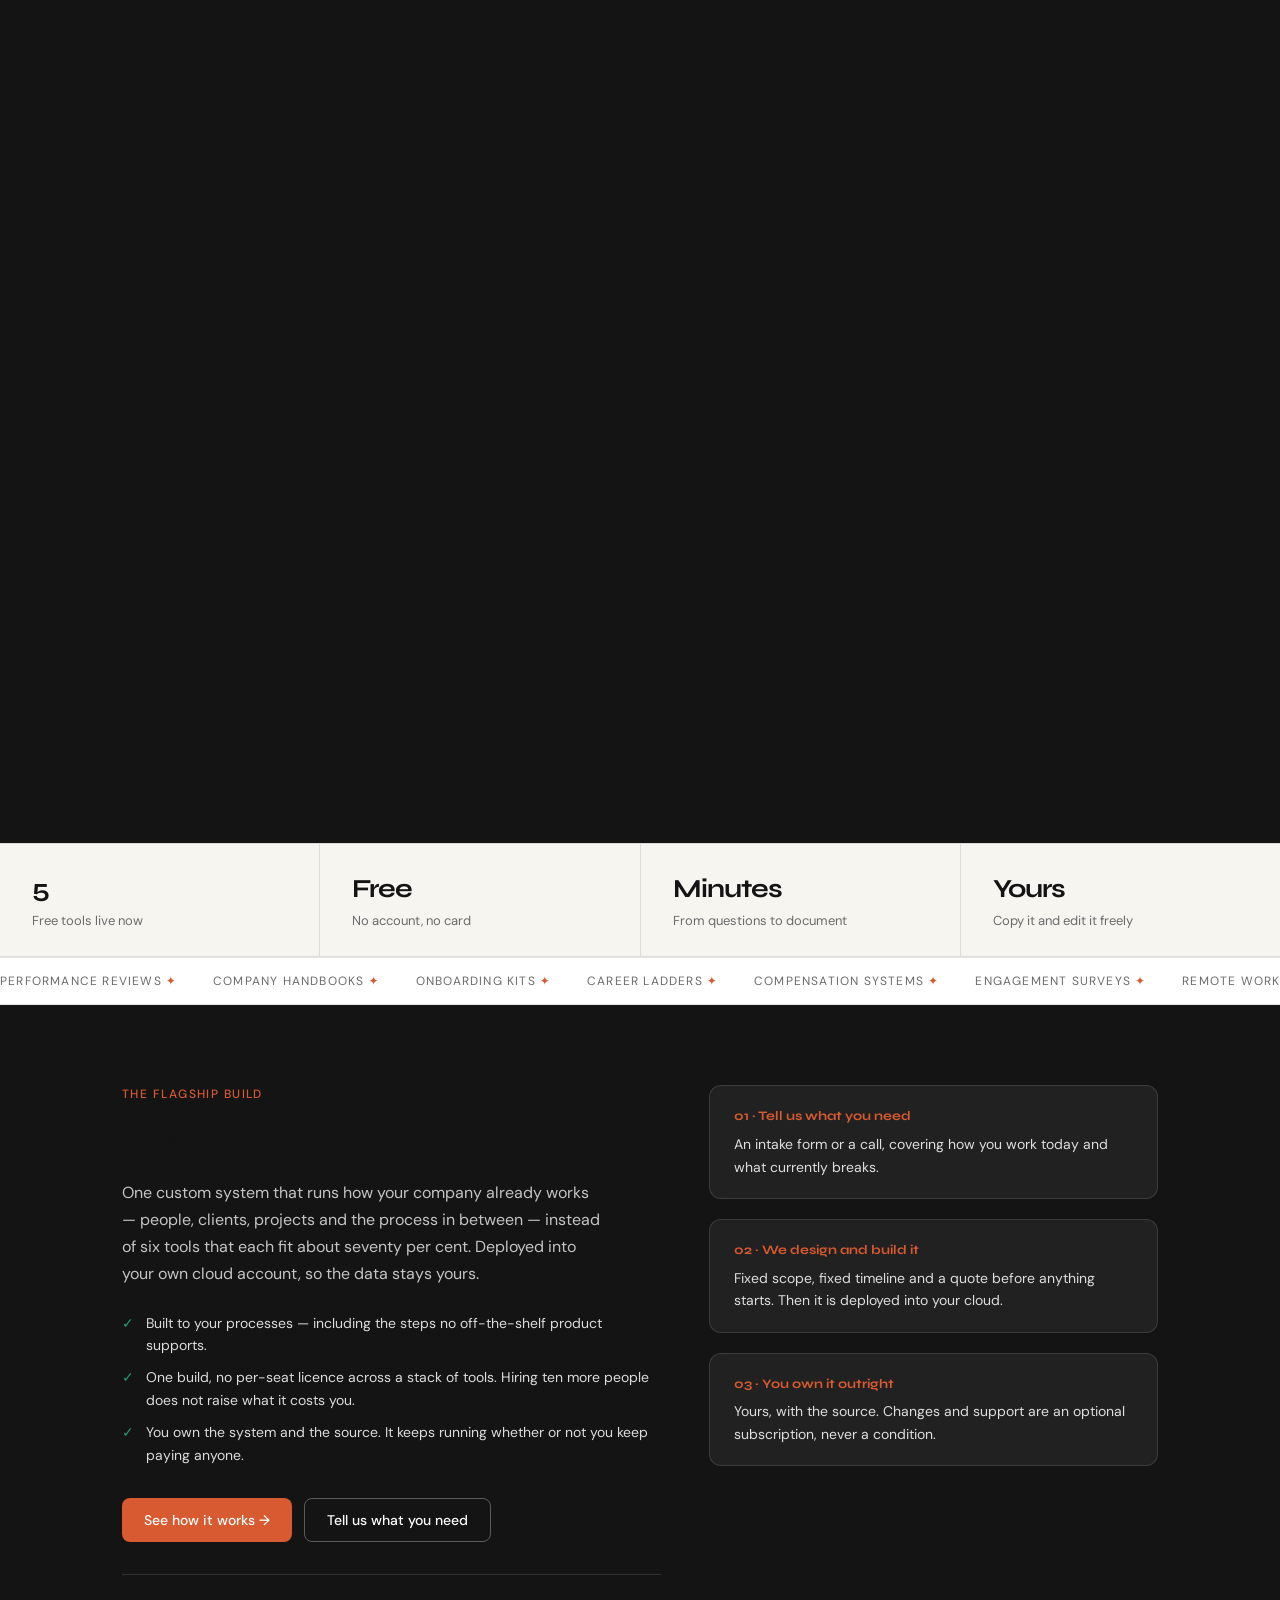
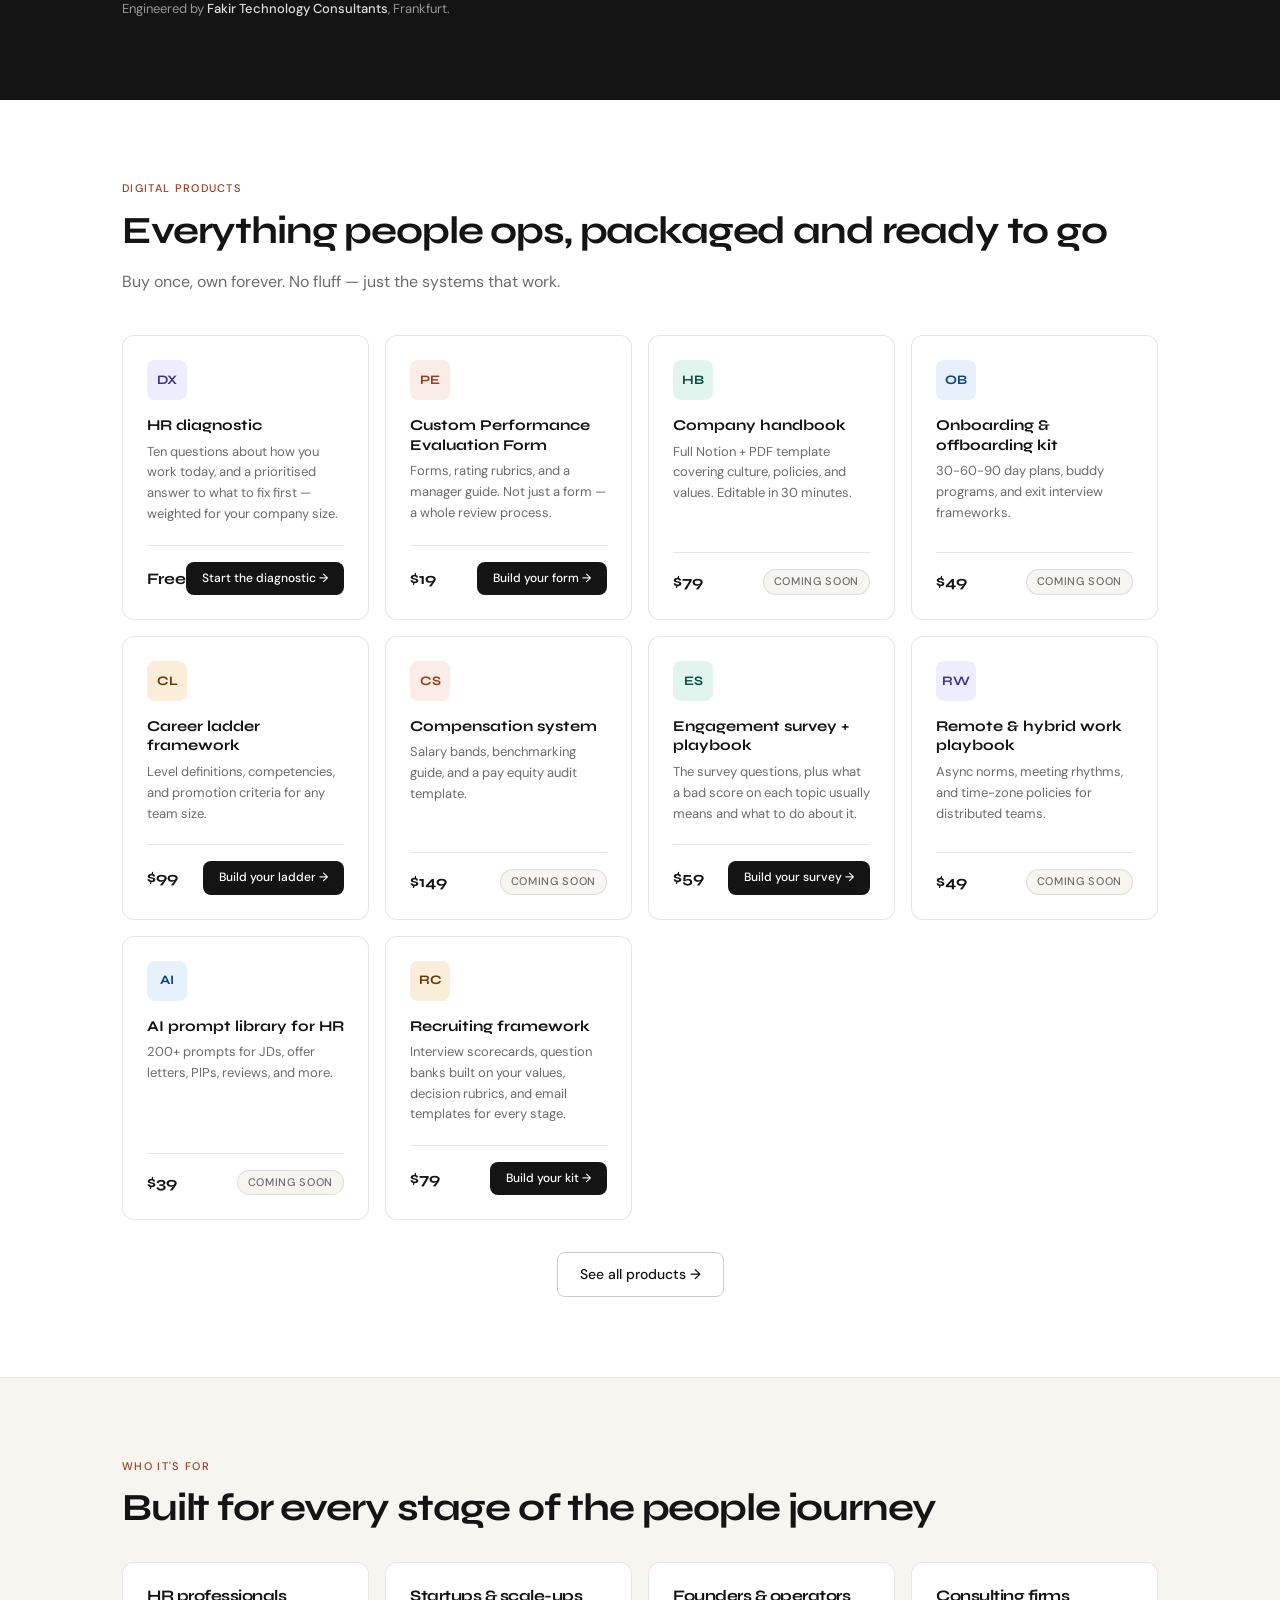
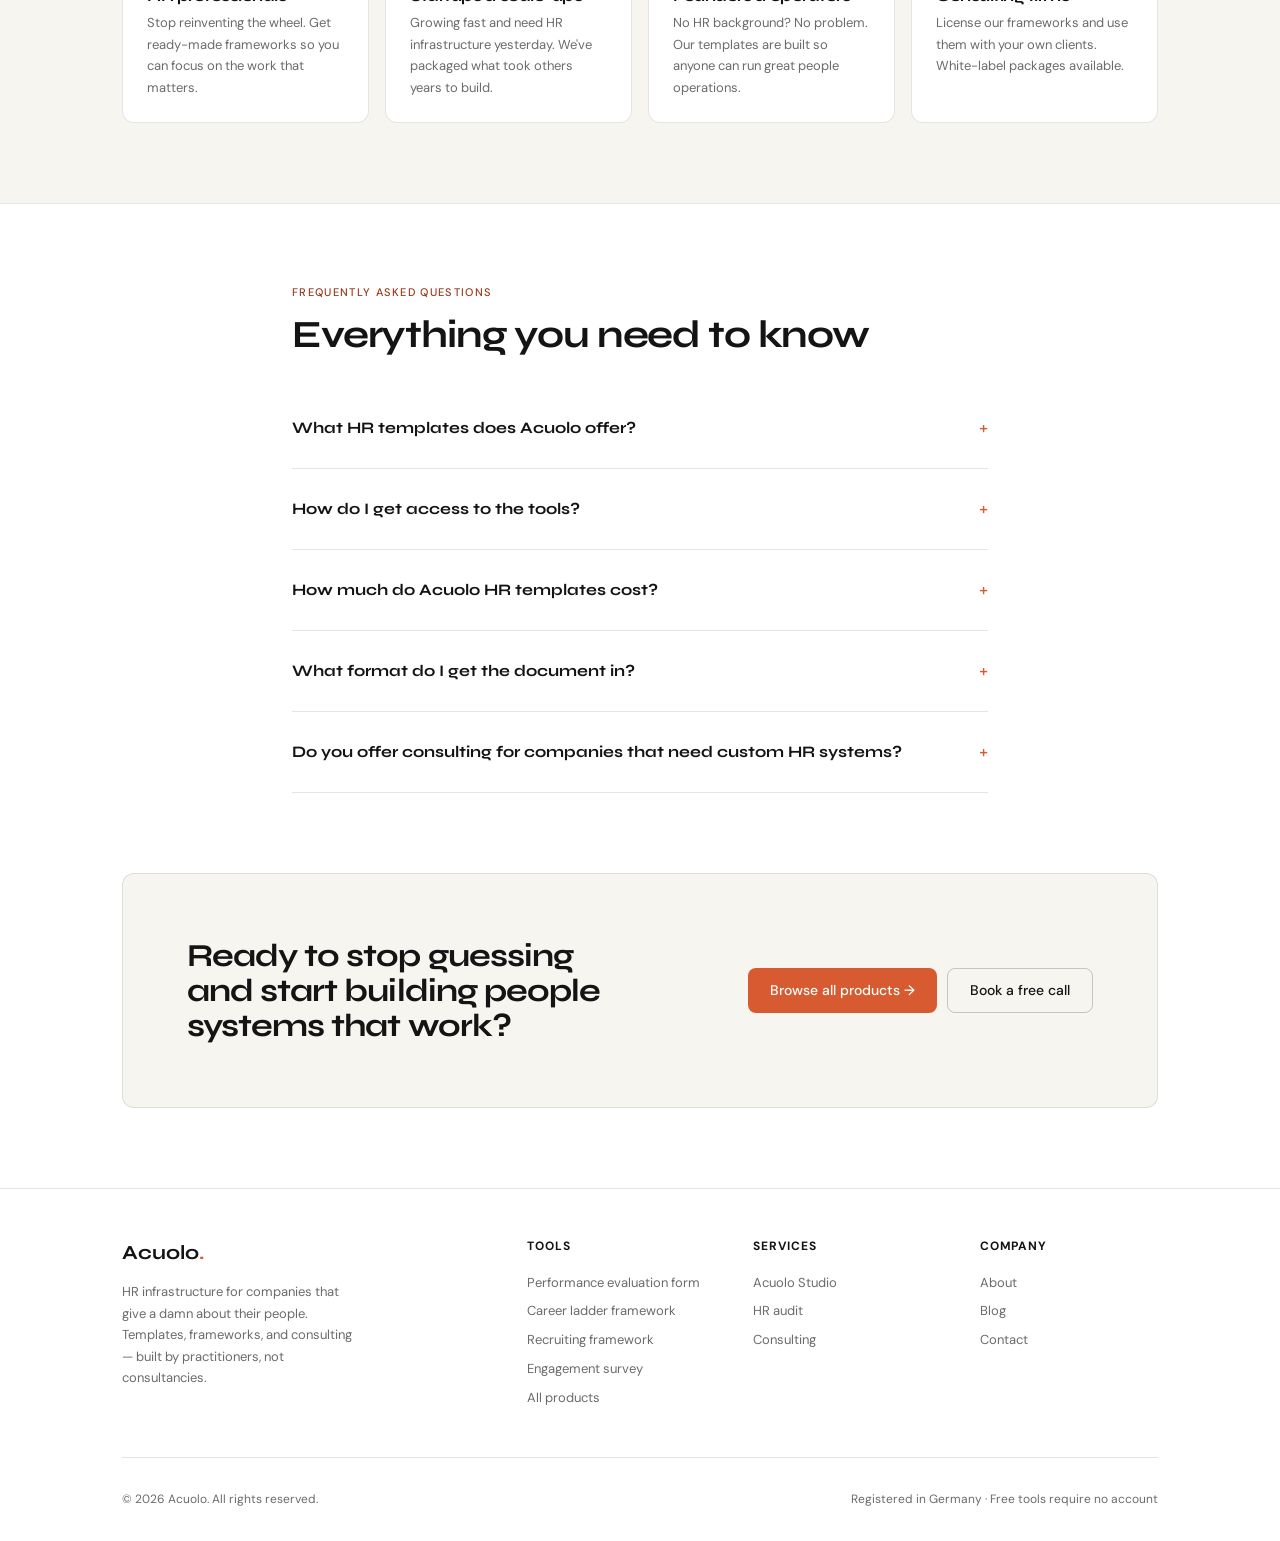
==== commit 9b77d4ff: "Say "since 2020" and make the About call button work The hero line and the Organization foundingDate" ====
--- a/index.html
+++ b/index.html
@@ -26,7 +26,7 @@
       "name": "Acuolo",
       "url": "https://peopleforge-ten.vercel.app",
       "description": "Acuolo provides HR templates, career frameworks, compensation systems, and people operations consulting for startups, scale-ups, and HR professionals.",
-      "foundingDate": "2024",
+      "foundingDate": "2020",
       "foundingLocation": {
         "@type": "Place",
         "name": "Frankfurt, Germany"
@@ -188,7 +188,7 @@
 
   <section class="hero">
     <div class="container">
-      <p class="hero-eyebrow">Disrupting old-school HR — since 2024</p>
+      <p class="hero-eyebrow">Disrupting old-school HR — since 2020</p>
       <h1>HR is broken.<br><em>We're fixing it.</em></h1>
       <p class="hero-sub">Ready-to-use templates, battle-tested frameworks, and sharp consulting for founders, HR leaders, and scale-ups building people systems that actually work.</p>
       <div class="hero-ctas">
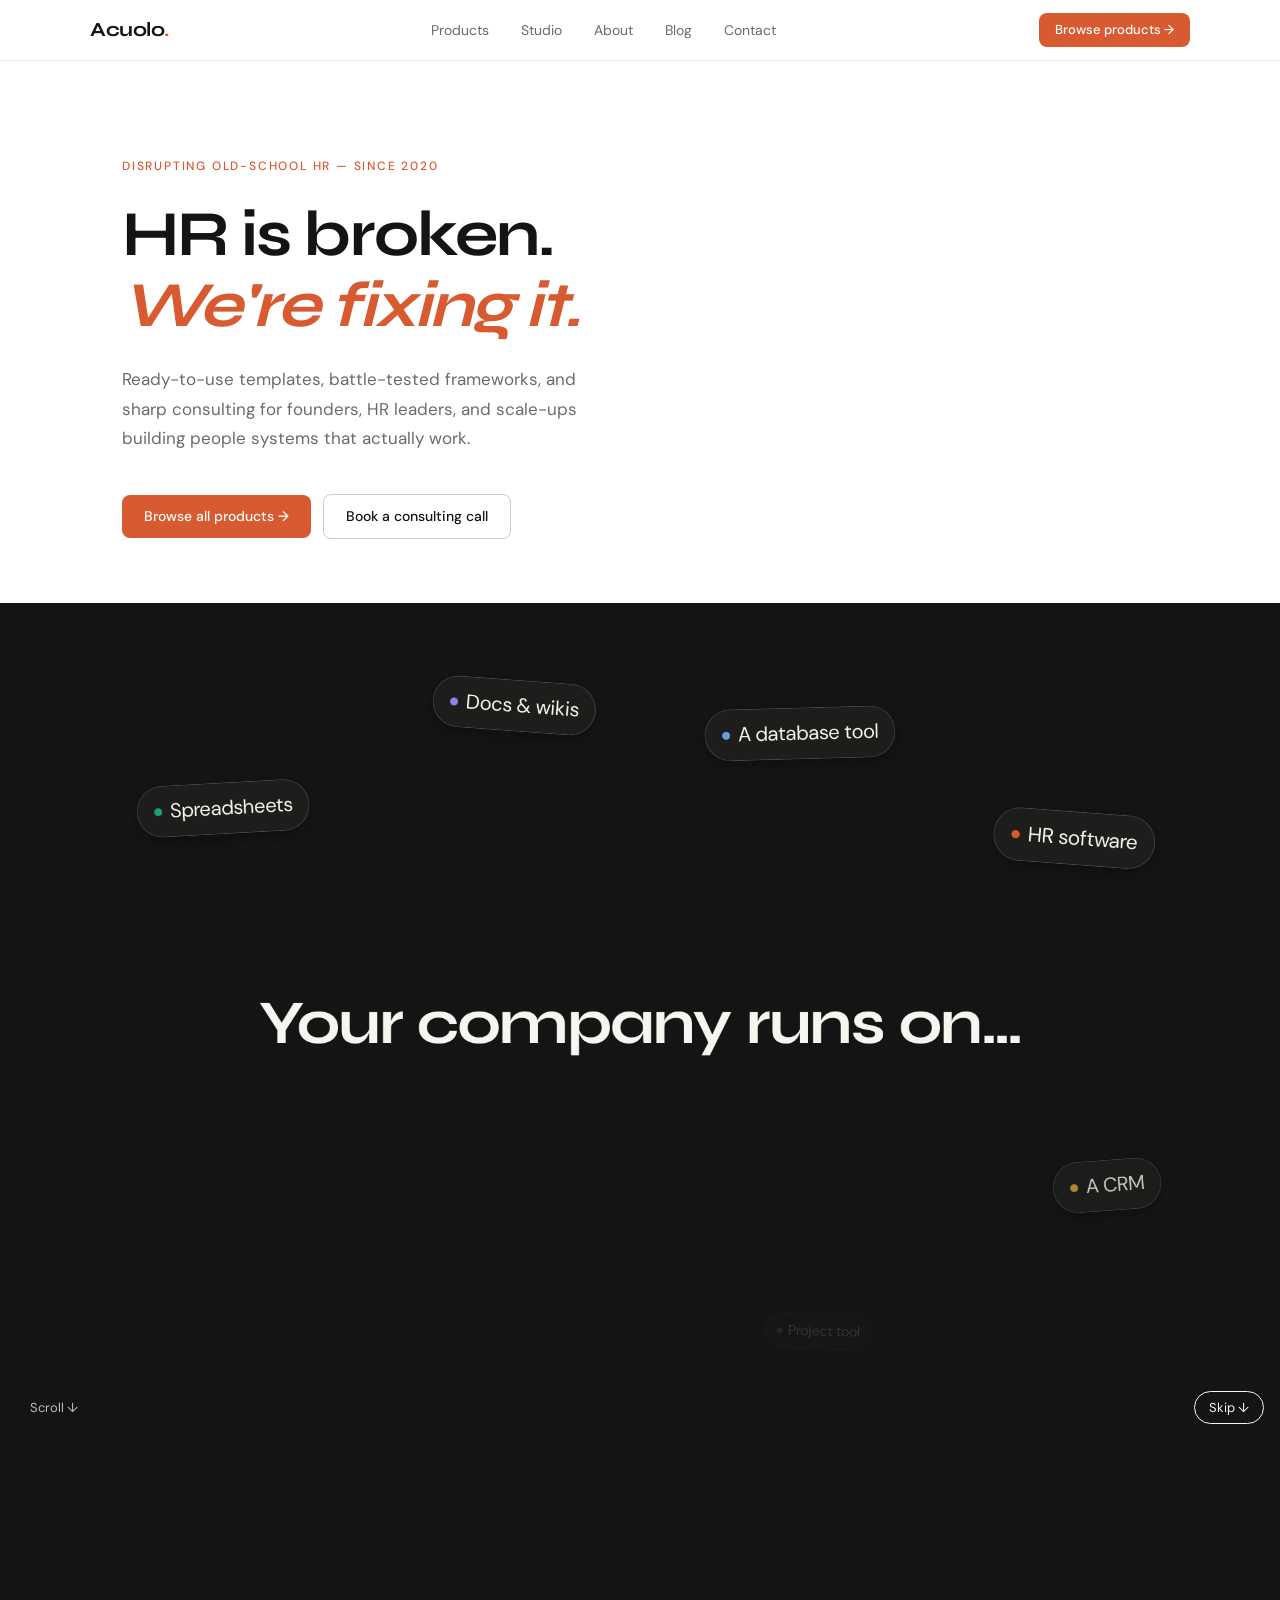
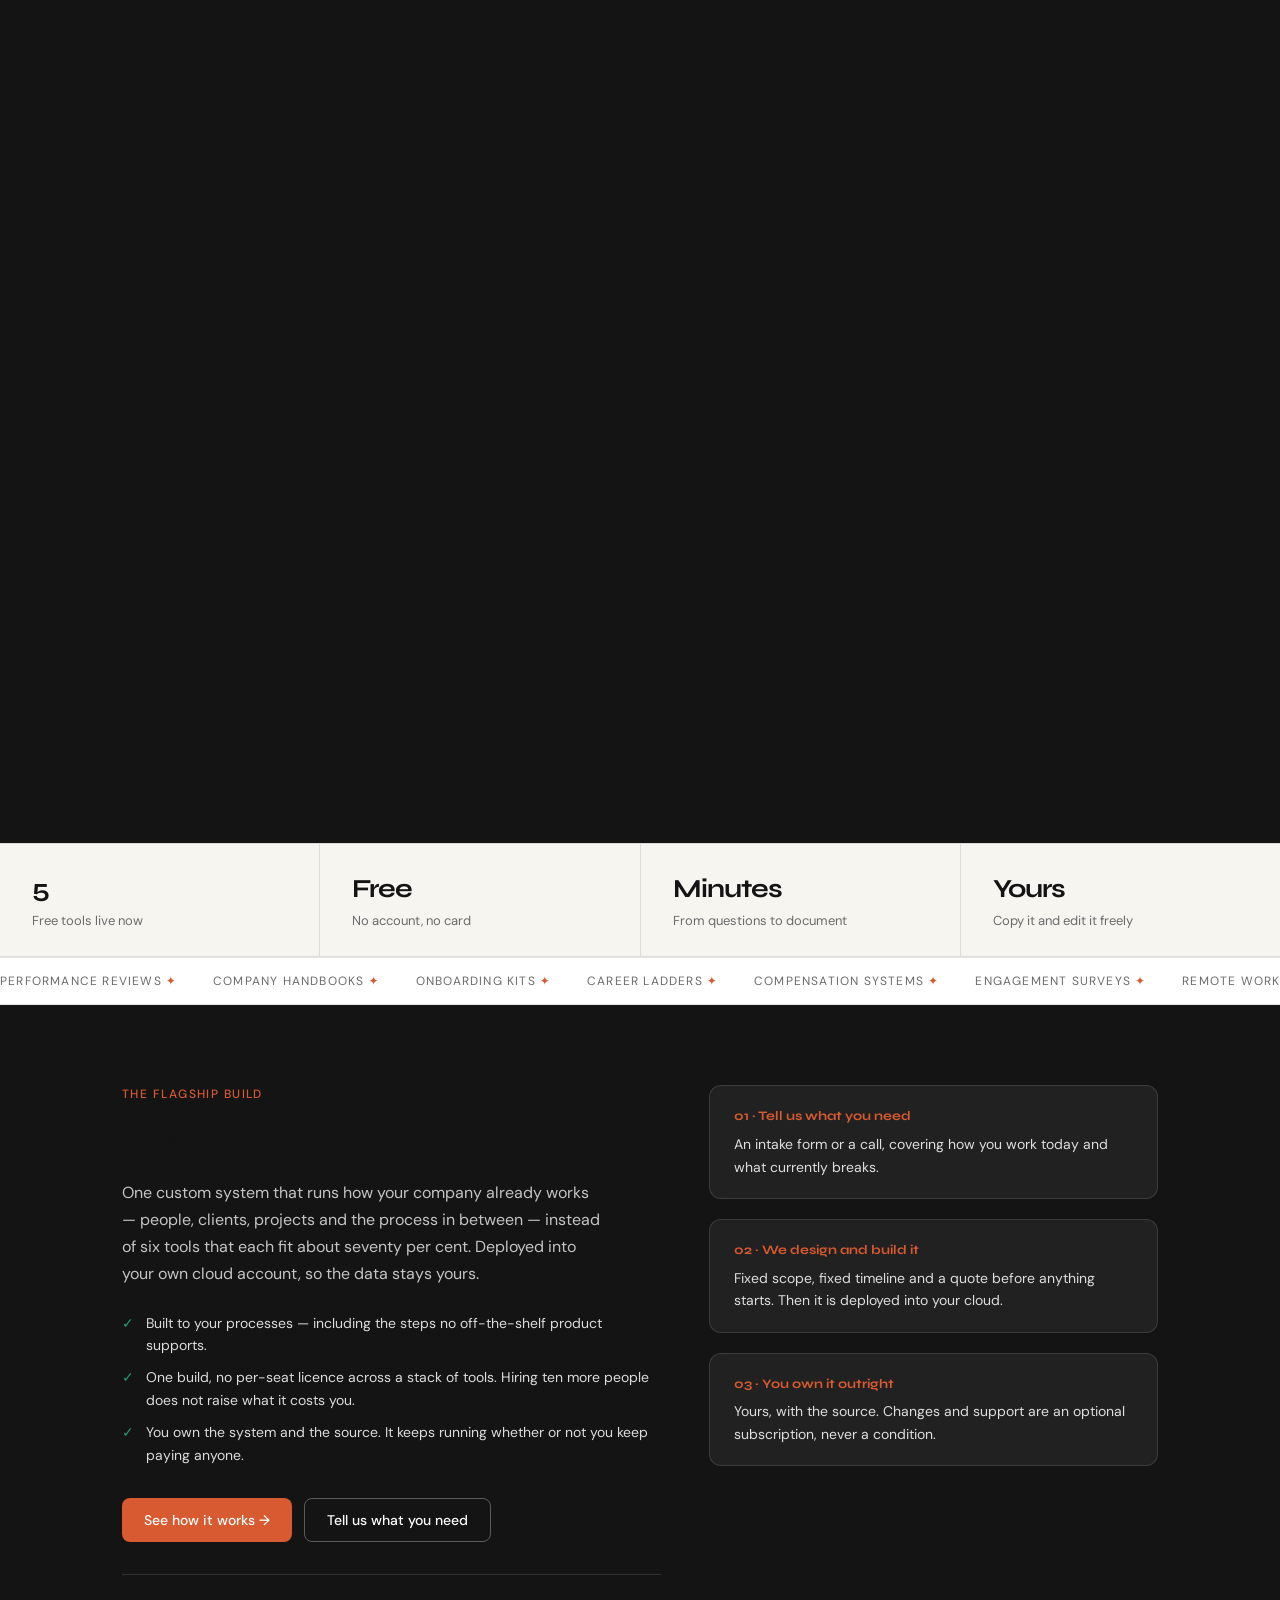
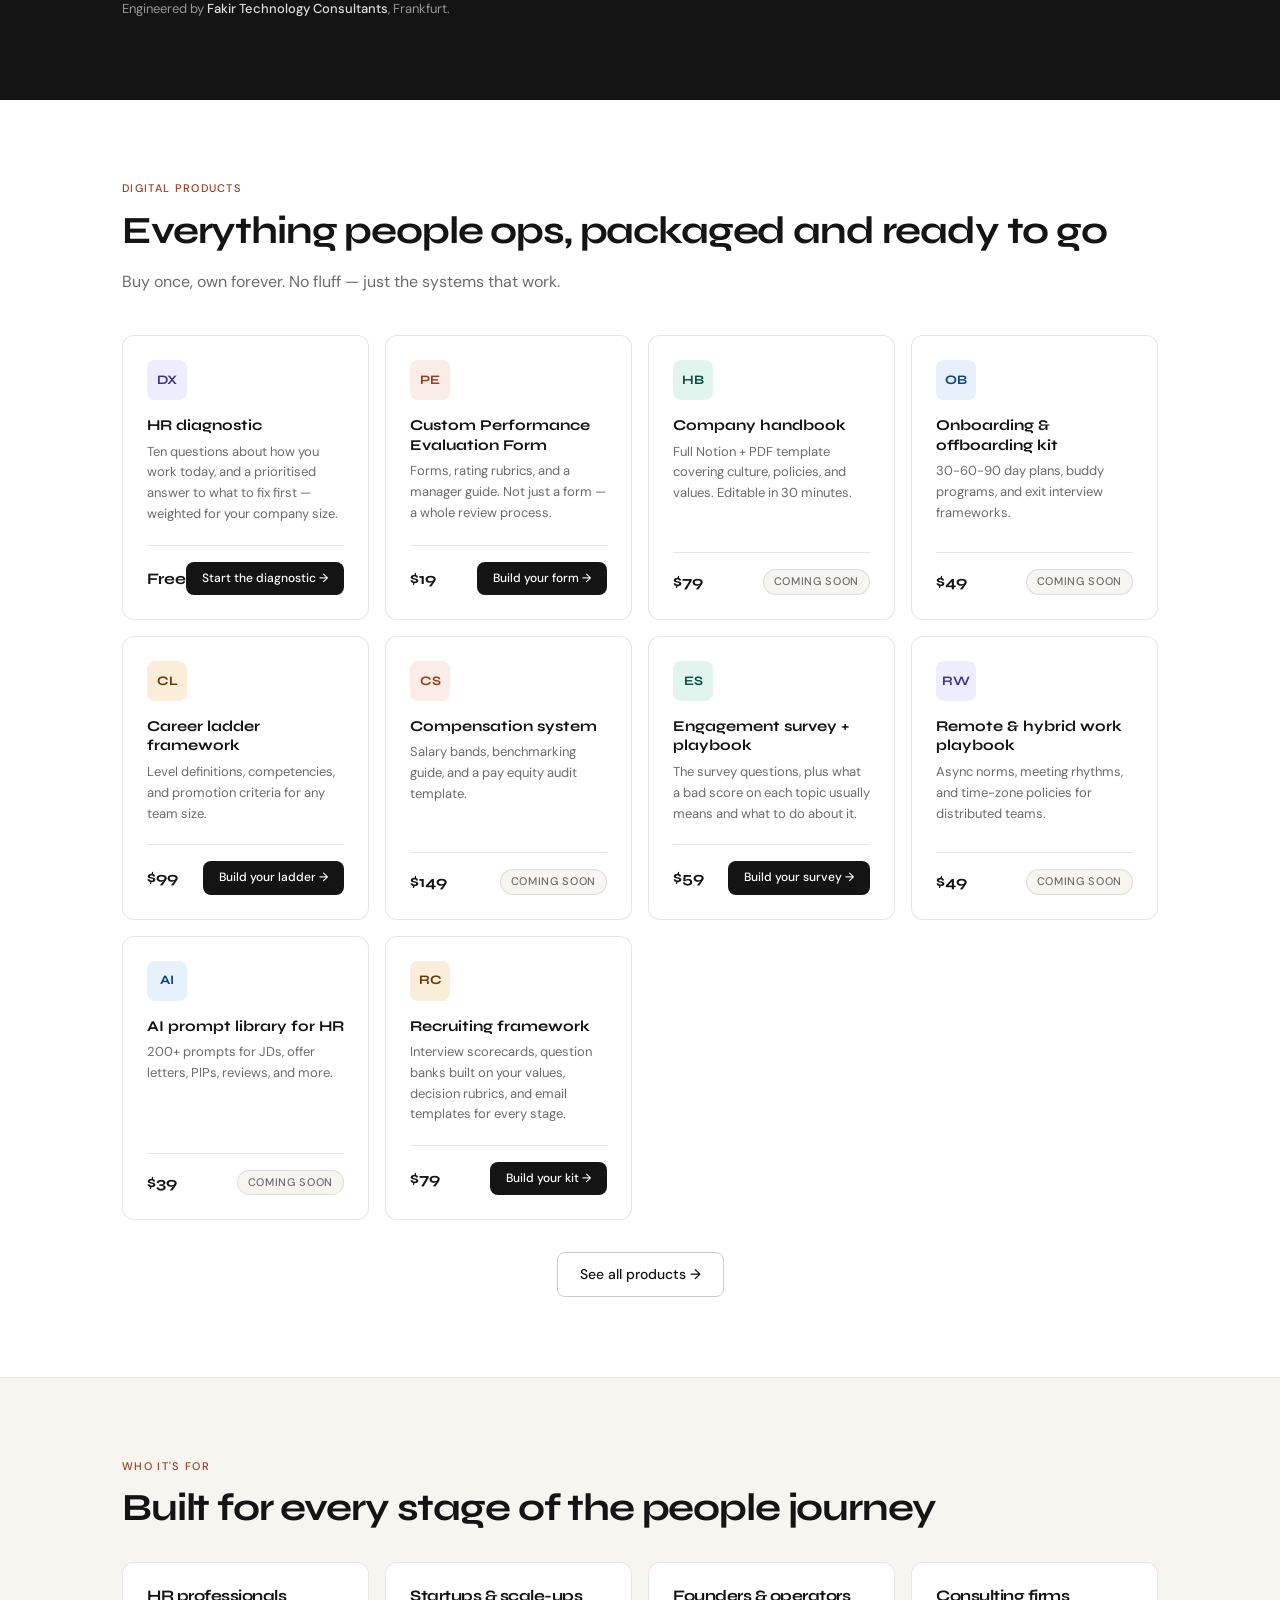
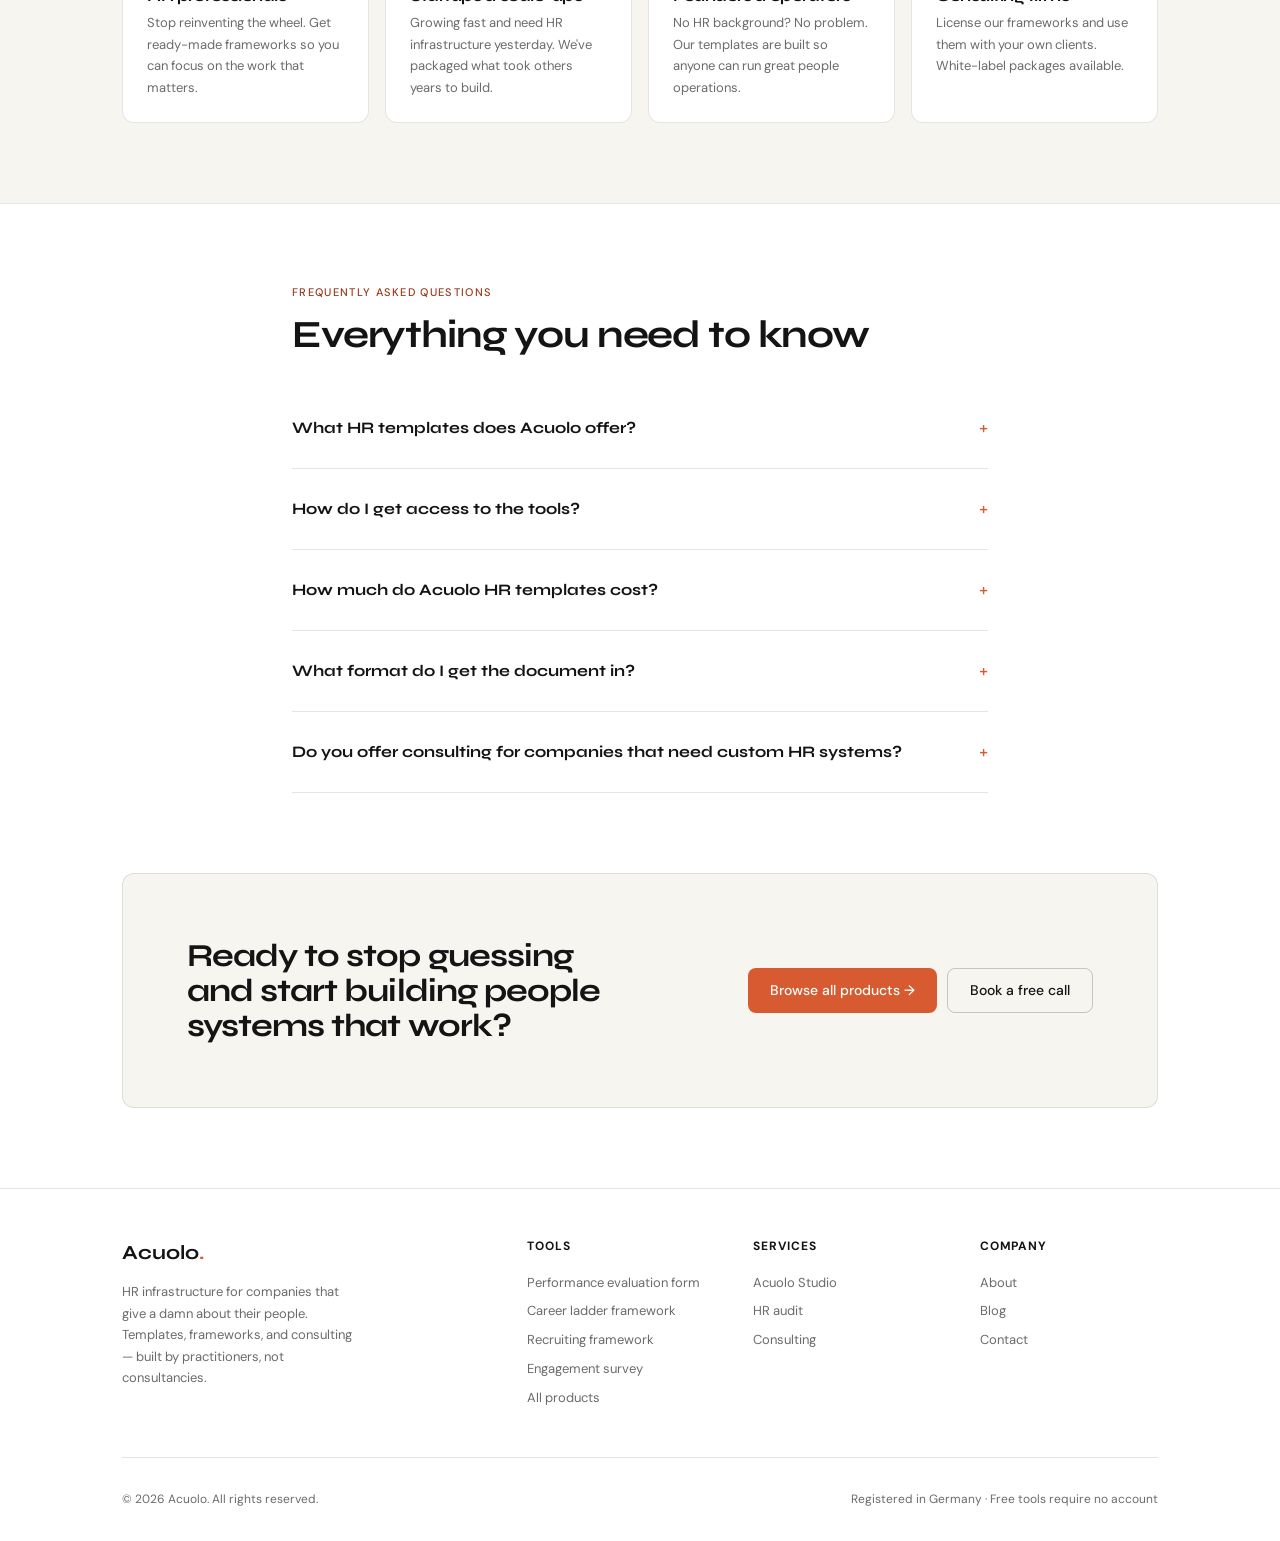
==== commit f0d3e522: "Replace the About page placeholder with the real founder The founder section said "Your Name" with t" ====
--- a/index.html
+++ b/index.html
@@ -50,12 +50,12 @@
     {
       "@type": "Person",
       "@id": "https://peopleforge-ten.vercel.app/#founder",
-      "name": "Acuolo Founder",
-      "jobTitle": "People & Culture Strategist",
+      "name": "Sepehr Azhari",
+      "jobTitle": "Founder",
       "worksFor": {
         "@id": "https://peopleforge-ten.vercel.app/#organization"
       },
-      "description": "10+ years in People & Culture leadership across European and MENA startups and scale-ups.",
+      "description": "Six years in People & Culture at startups and scale-ups.",
       "address": {
         "@type": "PostalAddress",
         "addressLocality": "Frankfurt",
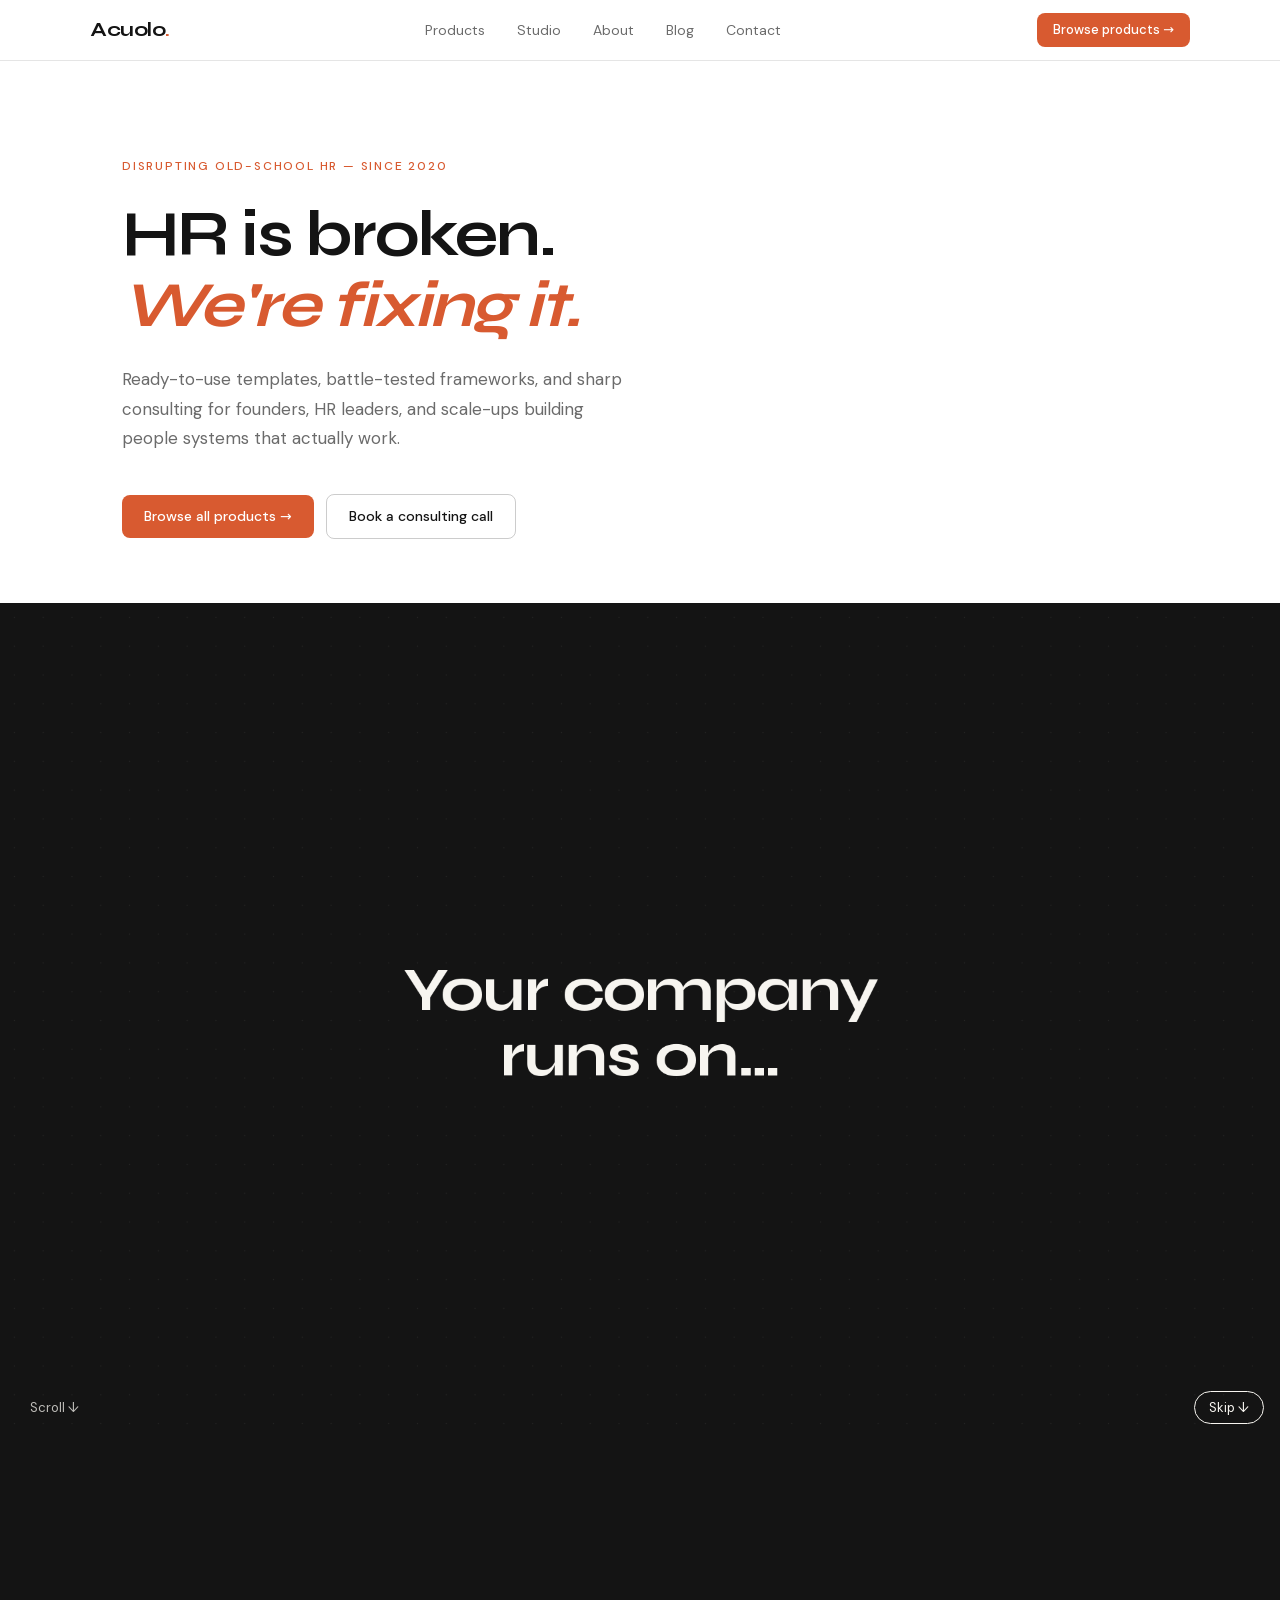
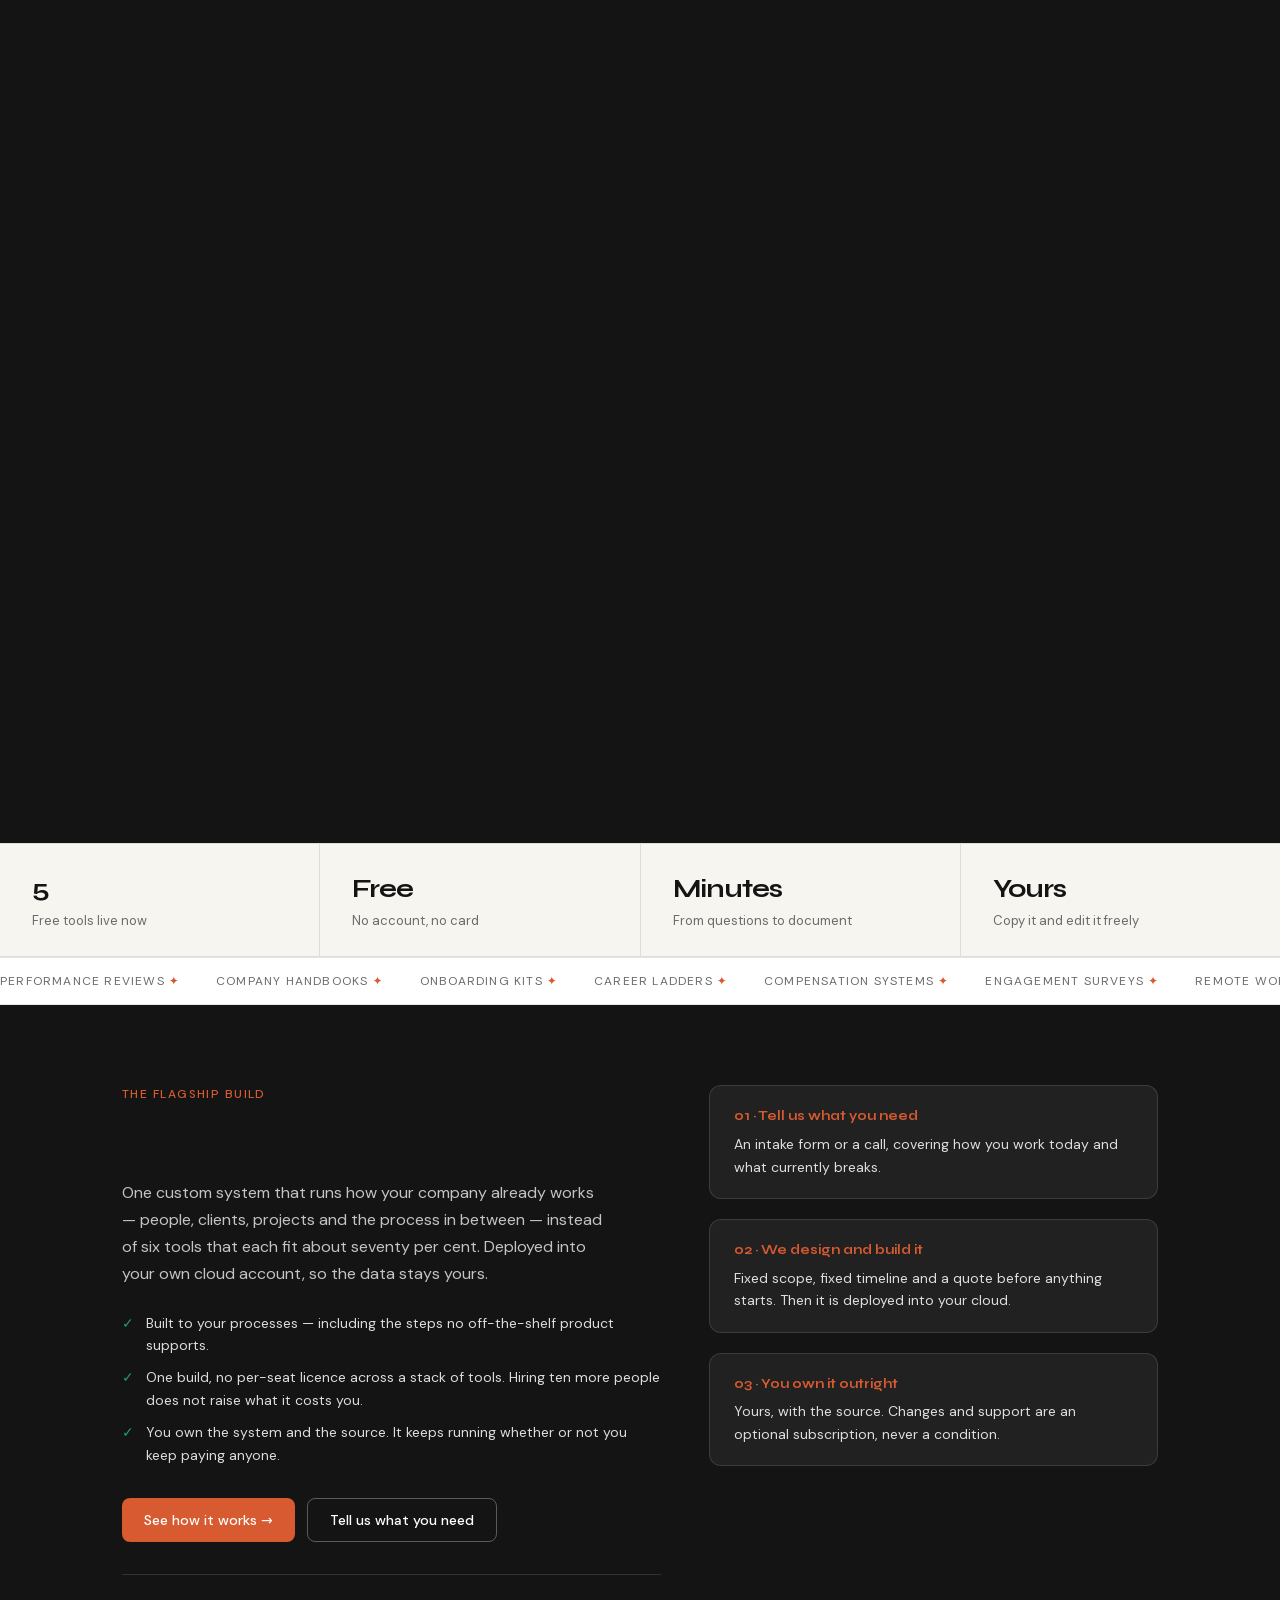
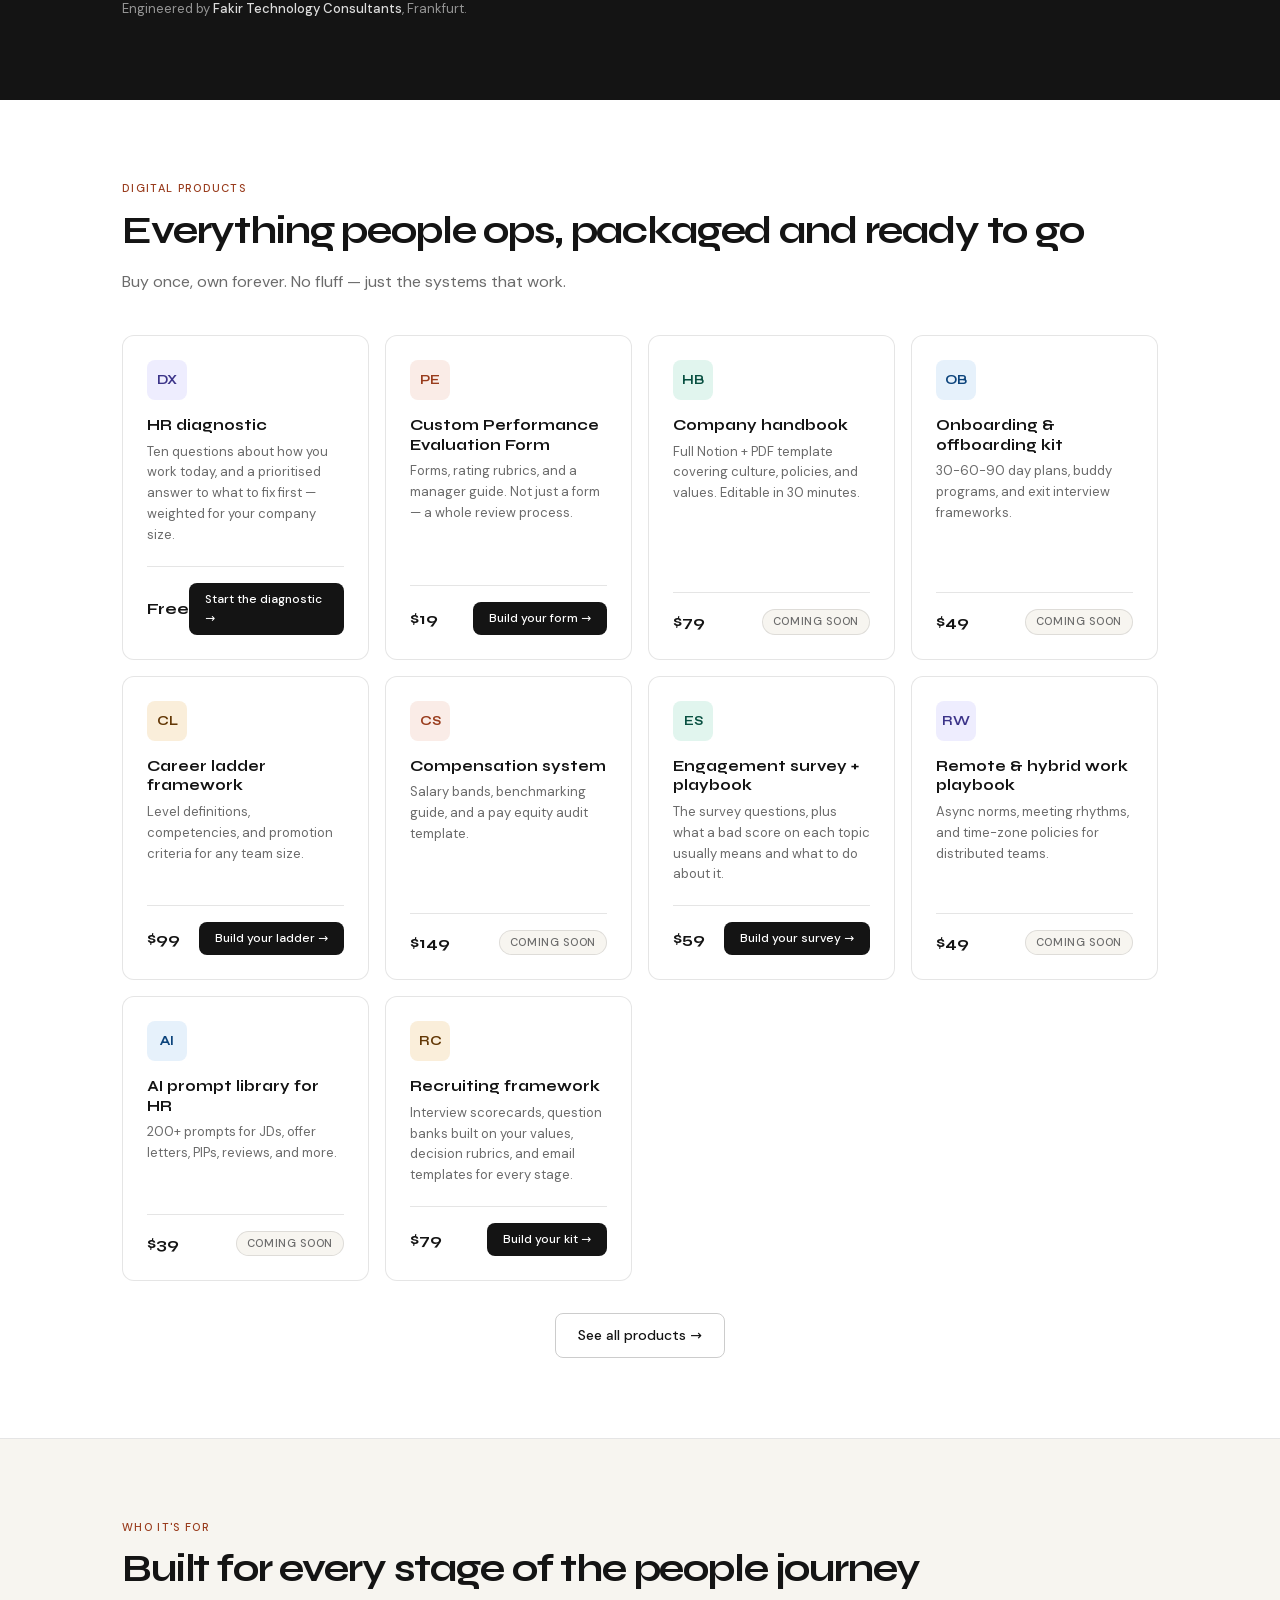
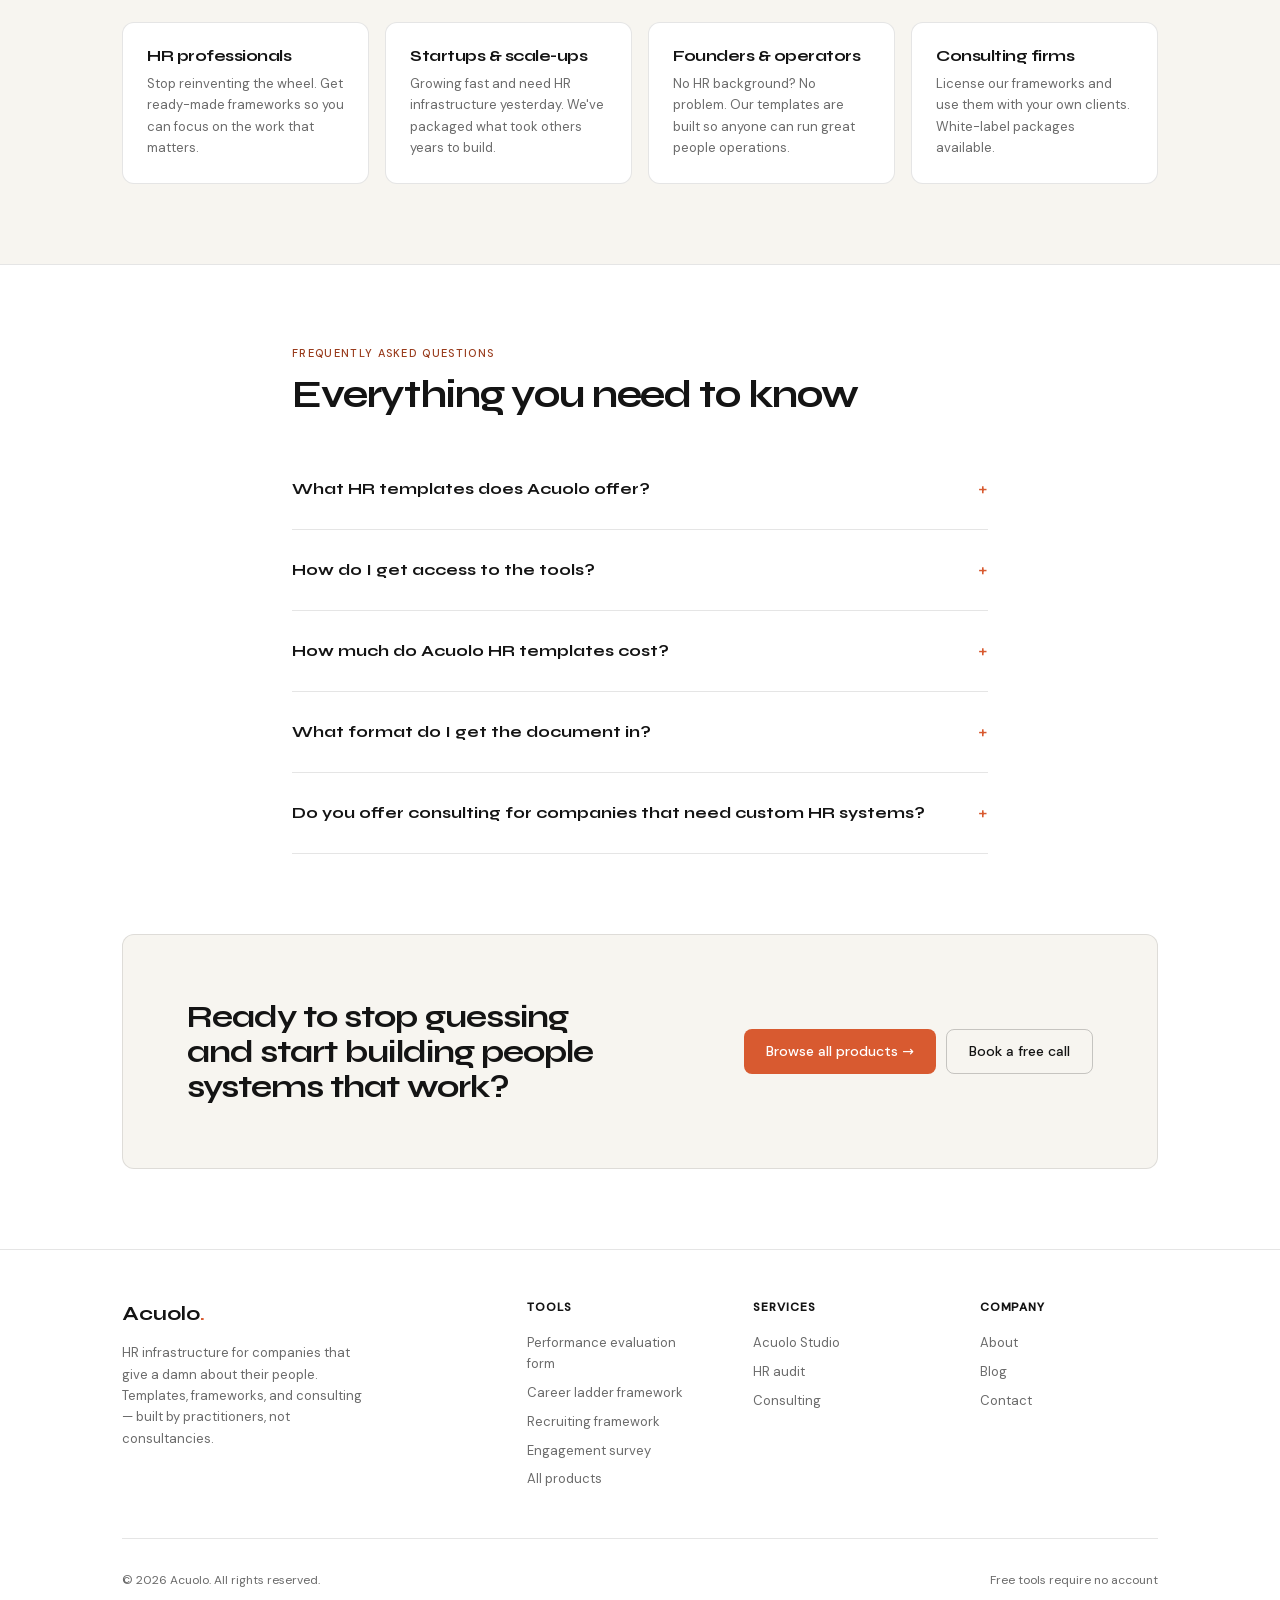
==== commit f3cbda78: "Self-host the fonts and drop the false registration claim Syne and DM Sans now load from /assets/fon" ====
--- a/index.html
+++ b/index.html
@@ -11,8 +11,6 @@
 <meta property="og:description" content="Free tools that build your HR documents from a few clicks: performance evaluation forms, career ladders, recruiting kits and engagement surveys. Plus custom-built people systems.">
 <meta property="og:url" content="https://peopleforge-ten.vercel.app/">
 <meta name="twitter:card" content="summary">
-<link rel="preconnect" href="https://fonts.googleapis.com">
-<link rel="preconnect" href="https://fonts.gstatic.com" crossorigin>
 <link rel="stylesheet" href="/assets/css/brand.css">
 <link rel="stylesheet" href="/assets/css/site.css">
 <link rel="stylesheet" href="/assets/css/story.css">
@@ -471,7 +469,7 @@
     </div>
     <div class="footer-bottom">
       <span>© 2026 Acuolo. All rights reserved.</span>
-      <span>Registered in Germany · Free tools require no account</span>
+      <span>Free tools require no account</span>
     </div>
   </div>
 </footer>
--- a/assets/css/brand.css
+++ b/assets/css/brand.css
@@ -1,7 +1,7 @@
 /* Acuolo brand tokens — colours, fonts, base typography.
    Shared by every page. Change a value here and it updates everywhere. */
 
-@import url('https://fonts.googleapis.com/css2?family=Syne:wght@400;500;700&family=DM+Sans:ital,wght@0,300;0,400;0,500;1,400&display=swap');
+@import url('fonts.css');
 
 :root {
   --coral: #D85A30;
